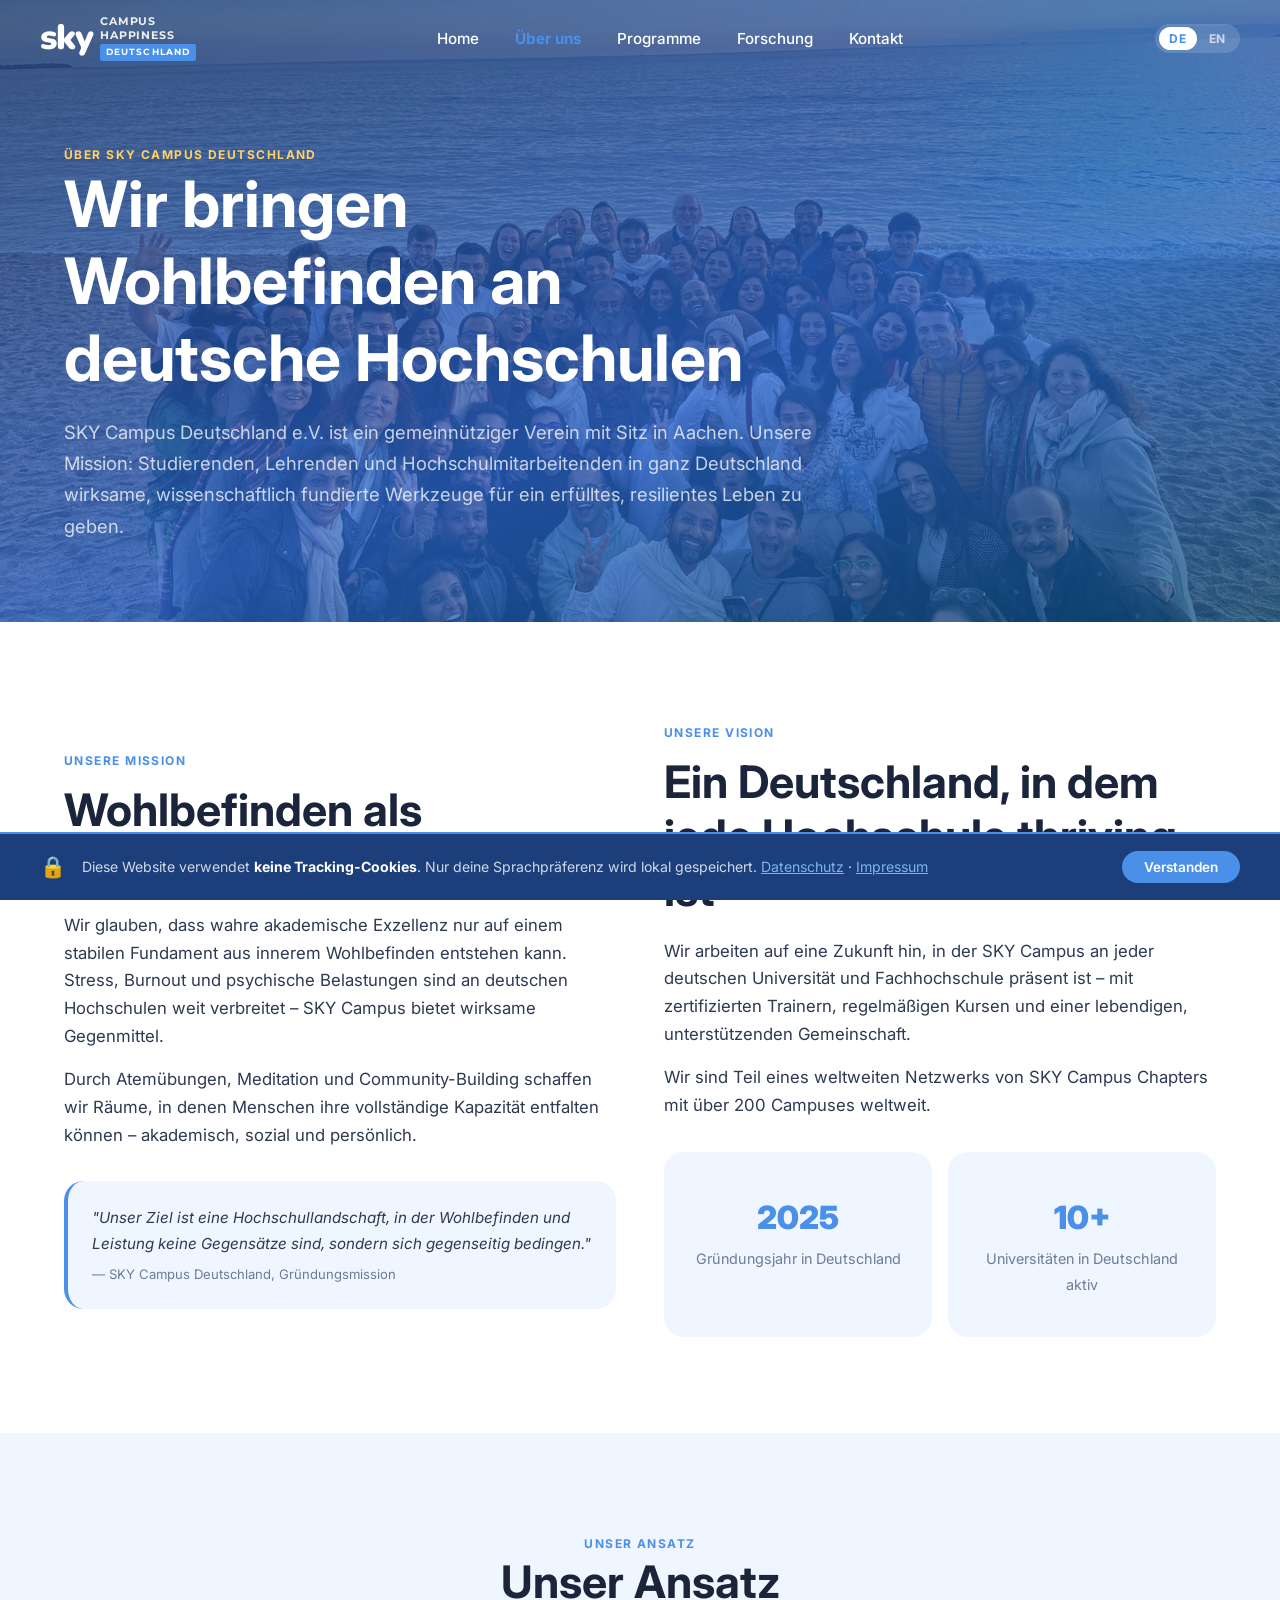
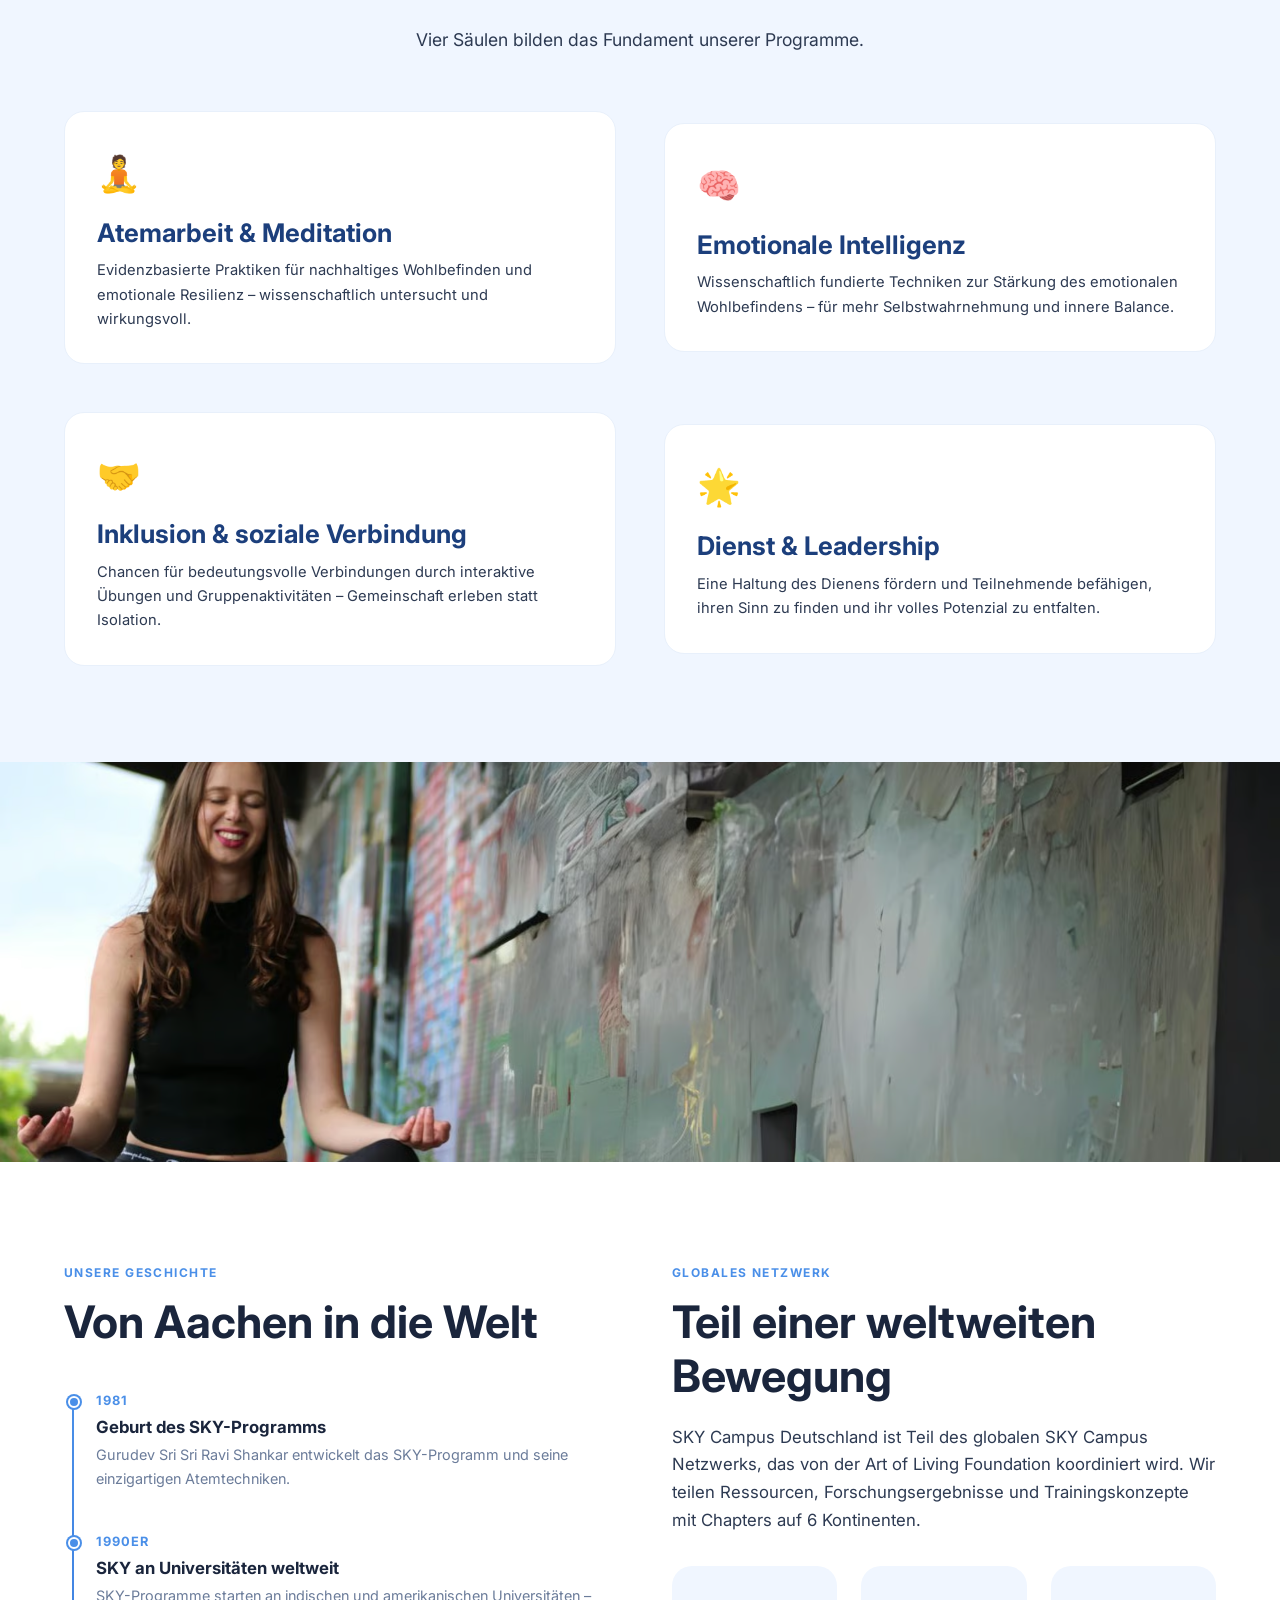
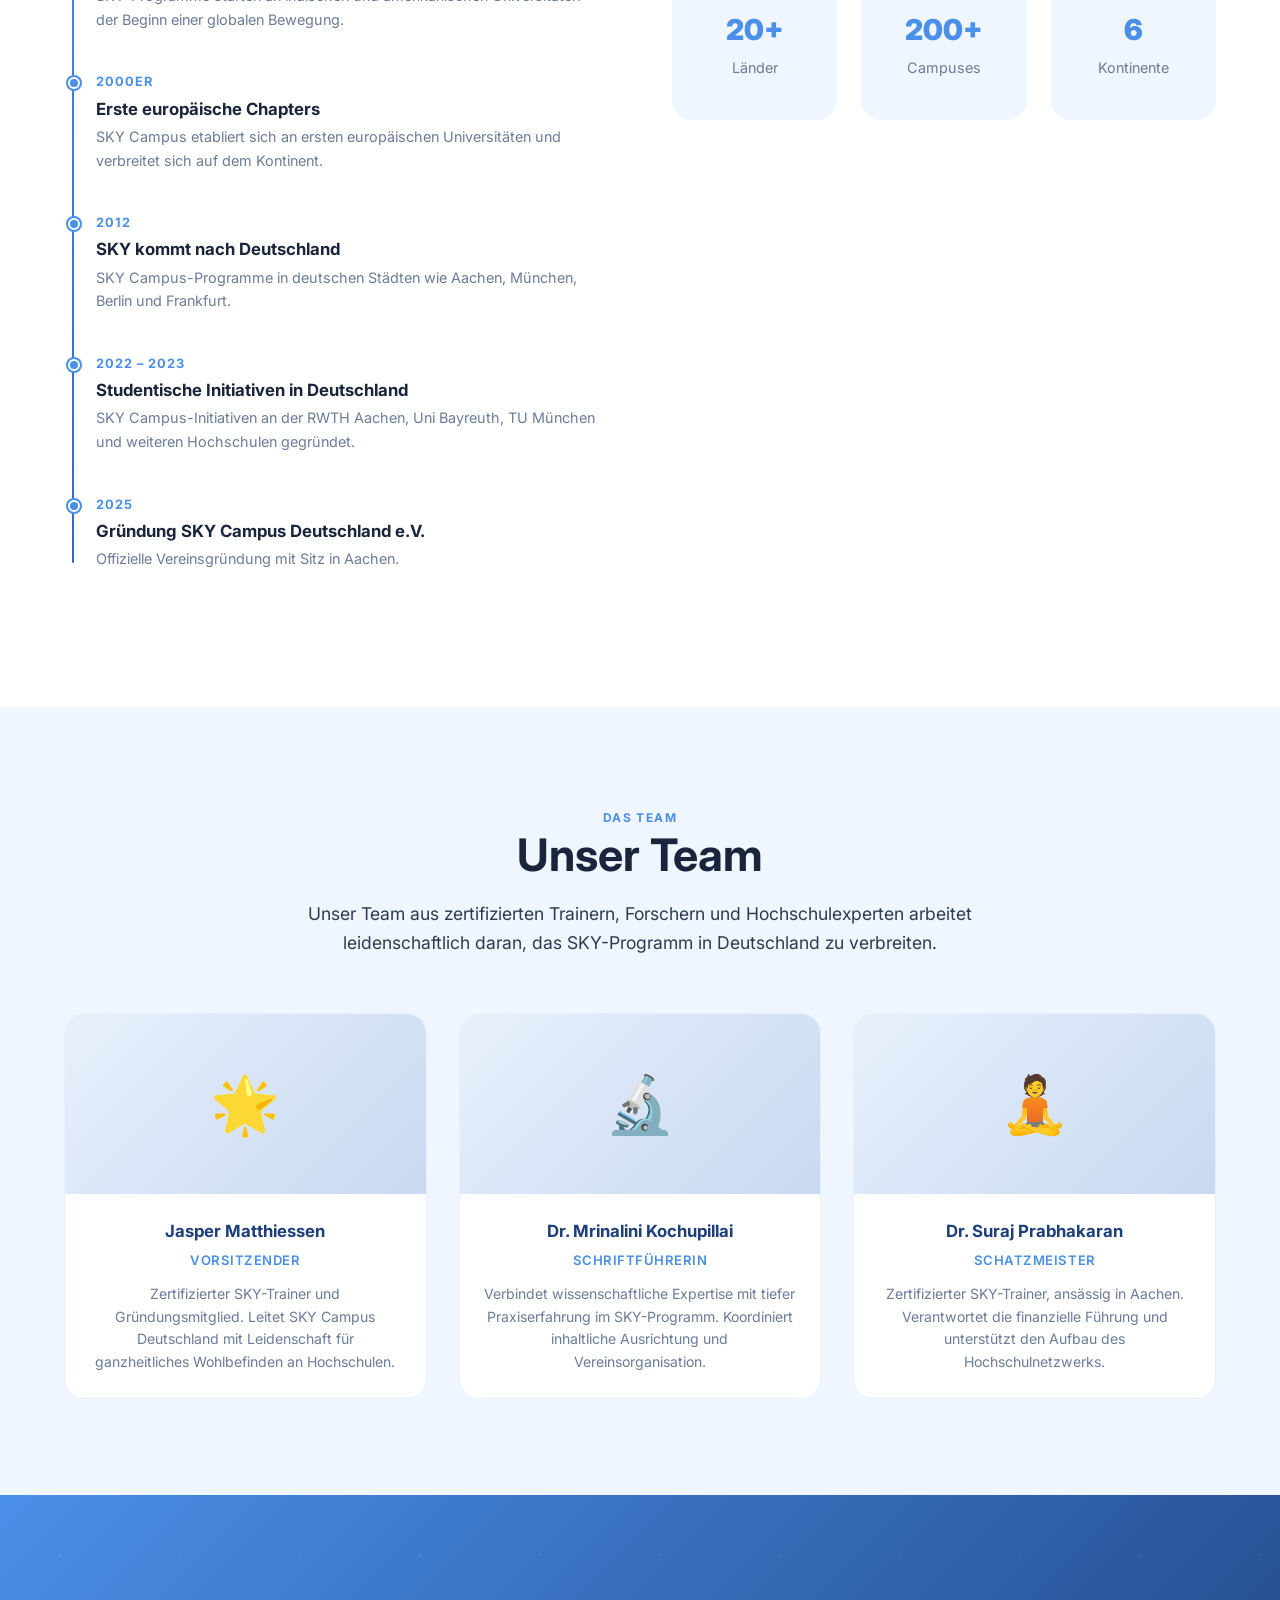
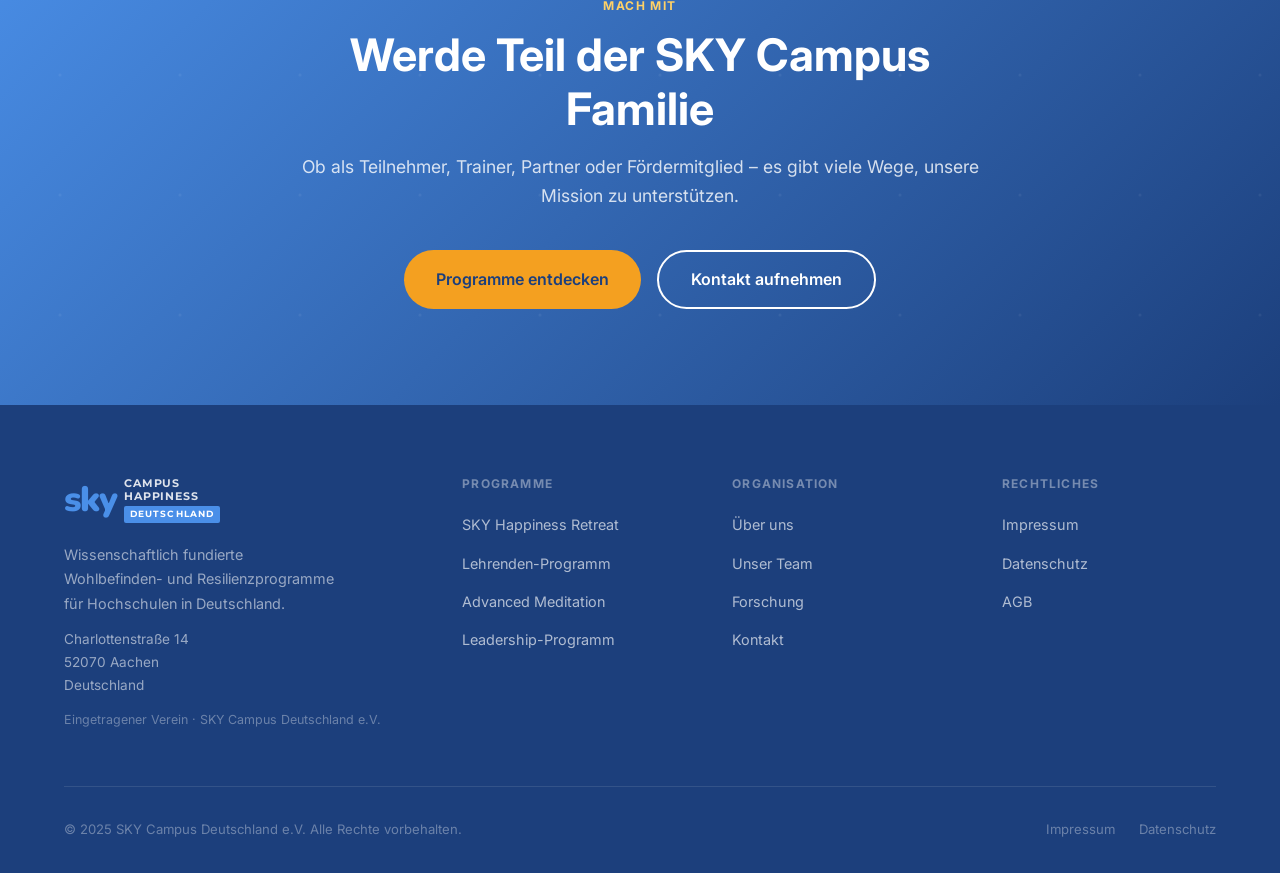
==== about.html @ 4b7833f9 "Redesign logo: Nunito font for sky, Montserrat uppercase for campus/happiness/Deutschland badge Co-A" ====
<!DOCTYPE html>
<html lang="de">
<head>
  <meta charset="UTF-8" />
  <meta name="viewport" content="width=device-width, initial-scale=1.0" />
  <meta name="description" content="Über SKY Campus Deutschland e.V. – unsere Geschichte, Mission, Vision, Team und Partnerhochschulen." />
  <title>Über uns – SKY Campus Deutschland e.V.</title>
  <link rel="stylesheet" href="css/styles.css" />
  <link rel="icon" href="favicon.svg" type="image/svg+xml" />
  <style>
    .value-card {
      background: var(--white);
      border-radius: var(--radius-lg);
      padding: 32px;
      border: 1px solid var(--grey-100);
      transition: var(--transition);
    }
    .value-card:hover { border-color: var(--sky-light); box-shadow: var(--shadow-md); transform: translateY(-4px); }
    .value-card .icon { font-size: 2.2rem; margin-bottom: 16px; }
    .value-card h3 { margin-bottom: 10px; color: var(--navy); }
    .value-card p  { font-size: .92rem; }

    .team-card {
      background: var(--white);
      border-radius: var(--radius-lg);
      overflow: hidden;
      border: 1px solid var(--grey-100);
      transition: var(--transition);
      text-align: center;
    }
    .team-card:hover { box-shadow: var(--shadow-md); transform: translateY(-4px); }
    .team-card__avatar {
      height: 180px;
      display: flex; align-items: center; justify-content: center;
      font-size: 3.5rem;
      background: linear-gradient(135deg, var(--grey-100), var(--grey-200));
    }
    .team-card__body { padding: 24px; }
    .team-card__name { font-weight: 700; font-size: 1.05rem; color: var(--navy); margin-bottom: 4px; }
    .team-card__role { font-size: .82rem; color: var(--sky); font-weight: 600; letter-spacing: .04em; text-transform: uppercase; margin-bottom: 12px; }
    .team-card__bio { font-size: .88rem; color: var(--grey-500); line-height: 1.6; }

    .partner-logo {
      background: var(--white);
      border: 1px solid var(--grey-100);
      border-radius: var(--radius-md);
      padding: 20px 28px;
      text-align: center;
      font-weight: 700;
      color: var(--grey-500);
      font-size: .9rem;
      letter-spacing: .04em;
      transition: var(--transition);
    }
    .partner-logo:hover { border-color: var(--sky); color: var(--navy); box-shadow: var(--shadow-sm); }

    .timeline { position: relative; padding-left: 32px; }
    .timeline::before {
      content: '';
      position: absolute;
      left: 8px; top: 8px; bottom: 8px;
      width: 2px;
      background: linear-gradient(to bottom, var(--sky), var(--navy-mid));
      border-radius: 2px;
    }
    .timeline-item { position: relative; margin-bottom: 40px; }
    .timeline-item::before {
      content: '';
      position: absolute;
      left: -28px; top: 6px;
      width: 12px; height: 12px;
      background: var(--sky);
      border-radius: 50%;
      border: 2px solid var(--white);
      box-shadow: 0 0 0 2px var(--sky);
    }
    .timeline-year { font-size: .8rem; font-weight: 700; color: var(--sky); letter-spacing: .08em; text-transform: uppercase; margin-bottom: 6px; }
    .timeline-item h4 { margin-bottom: 6px; font-size: 1.05rem; }
    .timeline-item p  { font-size: .9rem; color: var(--grey-500); }
  </style>
</head>
<body>

<!-- ── Navigation ── -->
<nav class="nav" id="nav">
  <div class="nav__inner">
    <a href="index.html" class="nav__logo">
      <div class="sky-logo">
        <div class="sky-logo__sky">sky</div>
        <div class="sky-logo__right">
          <div class="sky-logo__campus">campus</div>
          <div class="sky-logo__happiness">happiness</div>
      <div class="sky-logo__badge">Deutschland</div>
        </div>
      </div>
    </a>
    <ul class="nav__links">
      <li><a href="index.html" class="nav__link" data-i18n="nav.home">Home</a></li>
      <li><a href="about.html" class="nav__link active" data-i18n="nav.about">Über uns</a></li>
      <li><a href="programs.html" class="nav__link" data-i18n="nav.programs">Programme</a></li>
      <li><a href="research.html" class="nav__link" data-i18n="nav.research">Forschung</a></li>
      <li><a href="contact.html" class="nav__link" data-i18n="nav.contact">Kontakt</a></li>
    </ul>
    <div class="lang-switcher">
      <button class="lang-btn" data-lang="de" onclick="setLang('de')">DE</button>
      <button class="lang-btn" data-lang="en" onclick="setLang('en')">EN</button>
    </div>
    <button class="nav__hamburger" id="hamburger"><span></span><span></span><span></span></button>
  </div>
  <nav class="nav__mobile" id="mobileNav">
    <a href="index.html" class="nav__link" data-i18n="nav.home">Home</a>
    <a href="about.html" class="nav__link active" data-i18n="nav.about">Über uns</a>
    <a href="programs.html" class="nav__link" data-i18n="nav.programs">Programme</a>
    <a href="research.html" class="nav__link" data-i18n="nav.research">Forschung</a>
    <a href="contact.html" class="nav__link" data-i18n="nav.contact">Kontakt</a>
    <div class="lang-switcher" style="margin-top:8px;background:var(--grey-100);align-self:flex-start">
      <button class="lang-btn" data-lang="de" onclick="setLang('de')">DE</button>
      <button class="lang-btn" data-lang="en" onclick="setLang('en')">EN</button>
    </div>
  </nav>
</nav>

<!-- ── Page Hero ── -->
<section class="page-hero" style="position:relative;overflow:hidden">
  <img src="images/4.webp" alt="" style="position:absolute;inset:0;width:100%;height:100%;object-fit:cover;opacity:0.25;z-index:0">
  <div class="page-hero__glow"></div>
  <div class="container">
    <div style="position:relative;z-index:1">
      <div class="page-hero__inner">
        <span class="label" data-i18n="about.hero.label">Über SKY Campus Deutschland</span>
        <h1 data-i18n="about.hero.h1">Wir bringen Wohlbefinden an deutsche Hochschulen</h1>
        <p data-i18n="about.hero.p">SKY Campus Deutschland e.V. ist ein gemeinnütziger Verein mit Sitz in Aachen. Unsere Mission: Studierenden, Lehrenden und Hochschulmitarbeitenden in ganz Deutschland wirksame, wissenschaftlich fundierte Werkzeuge für ein erfülltes, resilientes Leben zu geben.</p>
      </div>
    </div>
  </div>
</section>

<!-- ── Mission & Vision ── -->
<section class="section">
  <div class="container">
    <div class="grid-2">
      <div class="animate-fade-up">
        <span class="label" data-i18n="about.mission.label">Unsere Mission</span>
        <h2 style="margin-top:12px;margin-bottom:20px" data-i18n="about.mission.h2">Wohlbefinden als Grundlage für Exzellenz</h2>
        <p data-i18n="about.mission.p1">Wir glauben, dass wahre akademische Exzellenz nur auf einem stabilen Fundament aus innerem Wohlbefinden entstehen kann. Stress, Burnout und psychische Belastungen sind an deutschen Hochschulen weit verbreitet – SKY Campus bietet wirksame Gegenmittel.</p>
        <p style="margin-top:16px" data-i18n="about.mission.p2">Durch Atemübungen, Meditation und Community-Building schaffen wir Räume, in denen Menschen ihre vollständige Kapazität entfalten können – akademisch, sozial und persönlich.</p>
        <div style="margin-top:32px;padding:24px;background:var(--off-white);border-radius:var(--radius-lg);border-left:4px solid var(--sky)">
          <p style="font-style:italic;font-size:.95rem;" data-i18n="about.mission.quote">"Unser Ziel ist eine Hochschullandschaft, in der Wohlbefinden und Leistung keine Gegensätze sind, sondern sich gegenseitig bedingen."</p>
          <p style="margin-top:8px;font-size:.82rem;color:var(--grey-500)" data-i18n="about.mission.cite">— SKY Campus Deutschland, Gründungsmission</p>
        </div>
      </div>

      <div class="animate-fade-up animate-delay-2">
        <span class="label" data-i18n="about.vision.label">Unsere Vision</span>
        <h2 style="margin-top:12px;margin-bottom:20px" data-i18n="about.vision.h2">Ein Deutschland, in dem jede Hochschule thriving ist</h2>
        <p data-i18n="about.vision.p1">Wir arbeiten auf eine Zukunft hin, in der SKY Campus an jeder deutschen Universität und Fachhochschule präsent ist – mit zertifizierten Trainern, regelmäßigen Kursen und einer lebendigen, unterstützenden Gemeinschaft.</p>
        <p style="margin-top:16px" data-i18n="about.vision.p2">Wir sind Teil eines weltweiten Netzwerks von SKY Campus Chapters, das bereits über 145 Universitäten in mehr als 20 Ländern umfasst.</p>
        <div style="display:grid;grid-template-columns:1fr 1fr;gap:16px;margin-top:32px">
          <div class="highlight-stat"><span class="number" style="font-size:2rem">2025</span><span class="desc">Gründungsjahr in Deutschland</span></div>
          <div class="highlight-stat"><span class="number" style="font-size:2rem">10+</span><span class="desc">Universitäten in Deutschland aktiv</span></div>
        </div>
      </div>
    </div>
  </div>
</section>

<!-- ── Approach ── -->
<section class="section section--alt">
  <div class="container">
    <div class="section-header center animate-fade-up">
      <span class="label" data-i18n="about.values.label">Unser Ansatz</span>
      <h2 data-i18n="about.values.h2">Our Approach</h2>
      <p data-i18n="about.values.sub">Vier Säulen bilden das Fundament unserer Programme.</p>
    </div>

    <div class="grid-2" style="margin-top:56px">
      <div class="value-card animate-fade-up animate-delay-1">
        <div class="icon">🧘</div>
        <h3 data-i18n="about.v1.h3">Atemarbeit & Meditation</h3>
        <p data-i18n="about.v1.p">Evidenzbasierte Praktiken für nachhaltiges Wohlbefinden und emotionale Resilienz – wissenschaftlich untersucht und wirkungsvoll.</p>
      </div>
      <div class="value-card animate-fade-up animate-delay-2">
        <div class="icon">🧠</div>
        <h3 data-i18n="about.v2.h3">Emotionale Intelligenz</h3>
        <p data-i18n="about.v2.p">Wissenschaftlich fundierte Techniken zur Stärkung des emotionalen Wohlbefindens – für mehr Selbstwahrnehmung und innere Balance.</p>
      </div>
      <div class="value-card animate-fade-up animate-delay-3">
        <div class="icon">🤝</div>
        <h3 data-i18n="about.v3.h3">Inklusion & soziale Verbindung</h3>
        <p data-i18n="about.v3.p">Chancen für bedeutungsvolle Verbindungen durch interaktive Übungen und Gruppenaktivitäten – Gemeinschaft erleben statt Isolation.</p>
      </div>
      <div class="value-card animate-fade-up animate-delay-4">
        <div class="icon">🌟</div>
        <h3 data-i18n="about.v4.h3">Dienst & Leadership</h3>
        <p data-i18n="about.v4.p">Eine Haltung des Dienens fördern und Teilnehmende befähigen, ihren Sinn zu finden und ihr volles Potenzial zu entfalten.</p>
      </div>
    </div>
  </div>
</section>

<!-- ── Photo Banner ── -->
<div style="height:400px;overflow:hidden;position:relative">
  <img src="images/5.avif" alt="SKY Campus community" style="width:100%;height:100%;object-fit:cover;object-position:center 30%">
</div>

<!-- ── History Timeline ── -->
<section class="section">
  <div class="container">
    <div class="grid-2" style="gap:64px;align-items:start">
      <div class="animate-fade-up">
        <span class="label" data-i18n="about.history.label">Unsere Geschichte</span>
        <h2 style="margin-top:12px;margin-bottom:40px" data-i18n="about.history.h2">Von Aachen in die Welt</h2>
        <div class="timeline">
          <div class="timeline-item">
            <div class="timeline-year">1981</div>
            <h4>Geburt des SKY-Programms</h4>
            <p>Gurudev Sri Sri Ravi Shankar entwickelt das SKY-Programm und seine einzigartigen Atemtechniken.</p>
          </div>
          <div class="timeline-item">
            <div class="timeline-year">1990er</div>
            <h4>SKY an Universitäten weltweit</h4>
            <p>SKY-Programme starten an indischen und amerikanischen Universitäten – der Beginn einer globalen Bewegung.</p>
          </div>
          <div class="timeline-item">
            <div class="timeline-year">2000er</div>
            <h4>Erste europäische Chapters</h4>
            <p>SKY Campus etabliert sich an ersten europäischen Universitäten und verbreitet sich auf dem Kontinent.</p>
          </div>
          <div class="timeline-item">
            <div class="timeline-year">2012</div>
            <h4>SKY kommt nach Deutschland</h4>
            <p>SKY Campus-Programme in deutschen Städten wie Aachen, München, Berlin und Frankfurt.</p>
          </div>
          <div class="timeline-item">
            <div class="timeline-year">2022 – 2023</div>
            <h4>Studentische Initiativen in Deutschland</h4>
            <p>SKY Campus-Initiativen an der RWTH Aachen, Uni Bayreuth, TU München und weiteren Hochschulen gegründet.</p>
          </div>
          <div class="timeline-item">
            <div class="timeline-year">2025</div>
            <h4>Gründung SKY Campus Deutschland e.V.</h4>
            <p>Offizielle Vereinsgründung mit Sitz in Aachen.</p>
          </div>
        </div>
      </div>
      <div class="animate-fade-up animate-delay-2">
        <span class="label" data-i18n="about.network.label">Globales Netzwerk</span>
        <h2 style="margin-top:12px;margin-bottom:20px" data-i18n="about.network.h2">Teil einer weltweiten Bewegung</h2>
        <p data-i18n="about.network.p">SKY Campus Deutschland ist Teil des globalen SKY Campus Netzwerks, das von der Art of Living Foundation koordiniert wird. Wir teilen Ressourcen, Forschungsergebnisse und Trainingskonzepte mit Chapters auf 6 Kontinenten.</p>
        <div style="display:flex;gap:24px;margin-top:32px;flex-wrap:wrap">
          <div class="highlight-stat" style="flex:1;min-width:120px"><span class="number" style="font-size:1.8rem">20+</span><span class="desc">Länder</span></div>
          <div class="highlight-stat" style="flex:1;min-width:120px"><span class="number" style="font-size:1.8rem">200+</span><span class="desc">Campuses</span></div>
          <div class="highlight-stat" style="flex:1;min-width:120px"><span class="number" style="font-size:1.8rem">6</span><span class="desc">Kontinente</span></div>
        </div>
      </div>
    </div>
  </div>
</section>

<!-- ── Team ── -->
<section class="section section--alt" id="team">
  <div class="container">
    <div class="section-header center animate-fade-up">
      <span class="label" data-i18n="about.team.label">Das Team</span>
      <h2 data-i18n="about.team.h2">Unser Team</h2>
      <p data-i18n="about.team.sub">Unser Team aus zertifizierten Trainern, Forschern und Hochschulexperten arbeitet leidenschaftlich daran, das SKY-Programm in Deutschland zu verbreiten.</p>
    </div>

    <div class="grid-3" style="margin-top:56px">
      <div class="team-card animate-fade-up animate-delay-1">
        <div class="team-card__avatar">🌟</div>
        <div class="team-card__body">
          <div class="team-card__name" data-i18n="about.tm1.name">Jasper Matthiessen</div>
          <div class="team-card__role" data-i18n="about.tm1.role">Vorsitzender</div>
          <p class="team-card__bio" data-i18n="about.tm1.bio">Zertifizierter SKY-Trainer und Gründungsmitglied. Leitet SKY Campus Deutschland mit Leidenschaft für ganzheitliches Wohlbefinden an Hochschulen.</p>
        </div>
      </div>
      <div class="team-card animate-fade-up animate-delay-2">
        <div class="team-card__avatar">🔬</div>
        <div class="team-card__body">
          <div class="team-card__name" data-i18n="about.tm2.name">Dr. Mrinalini Kochupillai</div>
          <div class="team-card__role" data-i18n="about.tm2.role">Schriftführerin</div>
          <p class="team-card__bio" data-i18n="about.tm2.bio">Verbindet wissenschaftliche Expertise mit tiefer Praxiserfahrung im SKY-Programm. Koordiniert inhaltliche Ausrichtung und Vereinsorganisation.</p>
        </div>
      </div>
      <div class="team-card animate-fade-up animate-delay-3">
        <div class="team-card__avatar">🧘</div>
        <div class="team-card__body">
          <div class="team-card__name" data-i18n="about.tm3.name">Dr. Suraj Prabhakaran</div>
          <div class="team-card__role" data-i18n="about.tm3.role">Schatzmeister</div>
          <p class="team-card__bio" data-i18n="about.tm3.bio">Zertifizierter SKY-Trainer, ansässig in Aachen. Verantwortet die finanzielle Führung und unterstützt den Aufbau des Hochschulnetzwerks.</p>
        </div>
      </div>
    </div>
  </div>
</section>

<!-- ── CTA ── -->
<section class="cta-section">
  <div class="container">
    <div class="cta-inner animate-fade-up">
      <span class="label" style="color:var(--gold-light)" data-i18n="about.cta.label">Mach mit</span>
      <h2 style="margin-top:12px" data-i18n="about.cta.h2">Werde Teil der SKY Campus Familie</h2>
      <p data-i18n="about.cta.p">Ob als Teilnehmer, Trainer, Partner oder Fördermitglied – es gibt viele Wege, unsere Mission zu unterstützen.</p>
      <div class="cta-actions">
        <a href="programs.html" class="btn btn--gold" data-i18n="about.cta.btn1">Programme entdecken</a>
        <a href="contact.html" class="btn btn--outline" data-i18n="about.cta.btn2">Kontakt aufnehmen</a>
      </div>
    </div>
  </div>
</section>

<!-- ── Footer ── -->
<footer class="footer">
  <div class="container">
    <div class="footer__grid">
      <div class="footer__brand">
        <div class="nav__logo">
          <div class="sky-logo">
        <div class="sky-logo__sky">sky</div>
        <div class="sky-logo__right">
          <div class="sky-logo__campus">campus</div>
          <div class="sky-logo__happiness">happiness</div>
      <div class="sky-logo__badge">Deutschland</div>
        </div>
      </div>
        </div>
        <p class="footer__tagline" data-i18n="footer.tagline">Wissenschaftlich fundierte Wohlbefinden- und Resilienzprogramme für Hochschulen in Deutschland.</p>
        <address class="footer__address">Charlottenstraße 14<br />52070 Aachen<br />Deutschland</address>
        <p class="footer__reg" data-i18n="footer.reg">Eingetragener Verein · SKY Campus Deutschland e.V.</p>
      </div>
      <div>
        <h4 class="footer__heading" data-i18n="footer.h.prog">Programme</h4>
        <ul class="footer__links">
          <li><a href="programs.html" data-i18n="footer.prog1">SKY Happiness Retreat</a></li>
          <li><a href="programs.html" data-i18n="footer.prog2">Lehrenden-Programm</a></li>
          <li><a href="programs.html" data-i18n="footer.prog3">Advanced Meditation</a></li>
          <li><a href="programs.html" data-i18n="footer.prog4">Leadership-Programm</a></li>
        </ul>
      </div>
      <div>
        <h4 class="footer__heading" data-i18n="footer.h.org">Organisation</h4>
        <ul class="footer__links">
          <li><a href="about.html" data-i18n="footer.org1">Über uns</a></li>
          <li><a href="about.html#team" data-i18n="footer.org2">Unser Team</a></li>
          <li><a href="research.html" data-i18n="footer.org3">Forschung</a></li>
          <li><a href="contact.html" data-i18n="footer.org4">Kontakt</a></li>
        </ul>
      </div>
      <div>
        <h4 class="footer__heading" data-i18n="footer.h.legal">Rechtliches</h4>
        <ul class="footer__links">
          <li><a href="impressum.html" data-i18n="footer.legal1">Impressum</a></li>
          <li><a href="datenschutz.html" data-i18n="footer.legal2">Datenschutz</a></li>
          <li><a href="satzung.html" data-i18n="footer.legal3">Satzung</a></li>
        </ul>
      </div>
    </div>
    <div class="footer__bottom">
      <span class="footer__copy" data-i18n="footer.copy">© 2025 SKY Campus Deutschland e.V. Alle Rechte vorbehalten.</span>
      <div class="footer__legal">
        <a href="impressum.html">Impressum</a>
        <a href="datenschutz.html">Datenschutz</a>
      </div>
    </div>
  </div>
</footer>

<script src="js/main.js"></script>
<script src="js/i18n.js"></script>
<script src="js/cookie-banner.js"></script>
</body>
</html>
---- css/styles.css ----
/* ============================================================
   SKY Campus Deutschland e.V. — Design System
   ============================================================ */

@import url('https://fonts.googleapis.com/css2?family=Inter:wght@300;400;500;600;700;800;900&family=Montserrat:wght@600;700&family=Nunito:wght@800;900&family=Playfair+Display:ital,wght@0,700;0,800;1,700&display=swap');

/* ---- Tokens ---- */
:root {
  --navy:        #1C3F7C;   /* deep brand blue — hero/dark backgrounds */
  --navy-mid:    #2B6AD4;   /* mid brand blue */
  --sky:         #4A8FE8;   /* primary logo blue */
  --sky-light:   #7BB3F0;   /* light logo blue */
  --gold:        #F4A020;
  --gold-light:  #FFD166;
  --white:       #FFFFFF;
  --off-white:   #F0F6FF;
  --grey-100:    #E8F0FB;
  --grey-200:    #C8D9F2;
  --grey-500:    #6B7C9A;
  --grey-800:    #2D3A52;
  --text:        #1A253C;
  --radius-sm:   6px;
  --radius-md:   12px;
  --radius-lg:   20px;
  --radius-xl:   32px;
  --shadow-sm:   0 2px 8px rgba(74,143,232,.10);
  --shadow-md:   0 8px 32px rgba(74,143,232,.16);
  --shadow-lg:   0 20px 60px rgba(74,143,232,.22);
  --transition:  .3s cubic-bezier(.4,0,.2,1);
}

/* ---- Reset ---- */
*, *::before, *::after { box-sizing: border-box; margin: 0; padding: 0; }
html { scroll-behavior: smooth; font-size: 16px; overflow-x: hidden; }
body {
  font-family: 'Inter', system-ui, sans-serif;
  color: var(--text);
  background: var(--white);
  line-height: 1.65;
  overflow-x: hidden;
  max-width: 100%;
}
img { max-width: 100%; display: block; }
a { color: inherit; text-decoration: none; }
ul { list-style: none; }
button { cursor: pointer; border: none; background: none; font-family: inherit; }

/* ---- Typography ---- */
h1, h2, h3, h4, h5 { line-height: 1.2; font-weight: 700; }
h1 { font-size: clamp(2.4rem, 5vw, 4.2rem); }
h2 { font-size: clamp(1.9rem, 3.5vw, 2.9rem); }
h3 { font-size: clamp(1.3rem, 2vw, 1.6rem); }
h4 { font-size: 1.15rem; }
p  { font-size: 1.05rem; color: var(--grey-800); }

.serif { font-family: 'Playfair Display', Georgia, serif; }
.label {
  font-size: .75rem;
  font-weight: 700;
  letter-spacing: .12em;
  text-transform: uppercase;
  color: var(--sky);
}

/* ---- Layout ---- */
.container { max-width: 1200px; margin: 0 auto; padding: 0 24px; }
.container--wide { max-width: 1400px; margin: 0 auto; padding: 0 24px; }
.section { padding: 96px 0; }
.section--alt { background: var(--off-white); }
.section--dark { background: var(--navy); color: var(--white); }
.section--dark p { color: var(--grey-200); }

.grid-2  { display: grid; grid-template-columns: repeat(2,1fr); gap: 48px; align-items: center; }
.grid-3  { display: grid; grid-template-columns: repeat(3,1fr); gap: 32px; }
.grid-4  { display: grid; grid-template-columns: repeat(4,1fr); gap: 28px; }
.flex    { display: flex; }
.flex-center { display: flex; align-items: center; justify-content: center; }
.text-center { text-align: center; }
.gap-4 { gap: 4px; }
.gap-8 { gap: 8px; }
.gap-16 { gap: 16px; }
.gap-24 { gap: 24px; }
.mt-8  { margin-top: 8px; }
.mt-16 { margin-top: 16px; }
.mt-24 { margin-top: 24px; }
.mt-32 { margin-top: 32px; }
.mt-48 { margin-top: 48px; }
.mt-64 { margin-top: 64px; }

/* ---- Section Header ---- */
.section-header { max-width: 680px; }
.section-header.center { margin: 0 auto; text-align: center; }
.section-header .label { margin-bottom: 12px; }
.section-header h2 { margin-bottom: 16px; }
.section-header p { font-size: 1.1rem; }

/* ---- Buttons ---- */
.btn {
  display: inline-flex;
  align-items: center;
  gap: 8px;
  padding: 14px 32px;
  border-radius: 50px;
  font-size: 1rem;
  font-weight: 600;
  transition: var(--transition);
  white-space: nowrap;
}
.btn--primary {
  background: var(--sky);
  color: var(--white);
}
.btn--primary:hover {
  background: var(--navy-mid);
  transform: translateY(-2px);
  box-shadow: 0 8px 24px rgba(0,150,199,.35);
}
.btn--outline {
  border: 2px solid var(--white);
  color: var(--white);
}
.btn--outline:hover {
  background: var(--white);
  color: var(--navy);
}
.btn--gold {
  background: var(--gold);
  color: var(--navy);
}
.btn--gold:hover {
  background: var(--gold-light);
  transform: translateY(-2px);
  box-shadow: 0 8px 24px rgba(244,160,32,.35);
}
.btn--ghost {
  color: var(--sky);
  padding: 0;
}
.btn--ghost:hover { gap: 14px; }

.btn svg { width: 18px; height: 18px; flex-shrink: 0; transition: transform var(--transition); }
.btn--ghost:hover svg { transform: translateX(4px); }

/* ---- Cards ---- */
.card {
  background: var(--white);
  border-radius: var(--radius-lg);
  box-shadow: var(--shadow-sm);
  overflow: hidden;
  transition: var(--transition);
}
.card:hover {
  transform: translateY(-6px);
  box-shadow: var(--shadow-md);
}
.card__body { padding: 32px; }
.card__icon {
  width: 56px; height: 56px;
  border-radius: var(--radius-md);
  display: flex; align-items: center; justify-content: center;
  margin-bottom: 20px;
  background: var(--grey-100);
}
.card__icon svg { width: 28px; height: 28px; }

/* ---- Stat ---- */
.stat { text-align: center; }
.stat__number {
  font-size: clamp(2.5rem, 4vw, 3.8rem);
  font-weight: 800;
  color: var(--sky);
  line-height: 1;
  display: block;
}
.stat__label { font-size: .9rem; margin-top: 6px; color: var(--grey-500); font-weight: 500; letter-spacing: .02em; }

/* ---- Pillar ---- */
.pillar {
  padding: 36px 28px;
  border-radius: var(--radius-lg);
  border: 2px solid transparent;
  transition: var(--transition);
  background: var(--white);
  position: relative;
  overflow: hidden;
}
.pillar::before {
  content: '';
  position: absolute;
  inset: 0;
  border-radius: var(--radius-lg);
  background: linear-gradient(135deg, rgba(0,150,199,.06), rgba(10,37,64,.04));
  opacity: 0;
  transition: var(--transition);
}
.pillar:hover { border-color: var(--sky-light); transform: translateY(-4px); box-shadow: var(--shadow-md); }
.pillar:hover::before { opacity: 1; }
.pillar__num {
  font-size: 3rem;
  font-weight: 900;
  color: var(--grey-100);
  line-height: 1;
  position: absolute;
  top: 16px; right: 20px;
  font-family: 'Playfair Display', serif;
}
.pillar__icon { font-size: 2.4rem; margin-bottom: 16px; }
.pillar h3 { margin-bottom: 10px; color: var(--navy); }
.pillar p  { font-size: .95rem; }

/* ============================================================
   NAVIGATION
   ============================================================ */
.nav {
  position: fixed;
  top: 0; left: 0; right: 0;
  z-index: 1000;
  transition: var(--transition);
  padding: 0;
}
.nav.scrolled {
  background: rgba(255,255,255,.96);
  backdrop-filter: blur(12px);
  box-shadow: 0 2px 24px rgba(10,37,64,.1);
}
.nav__inner {
  display: flex;
  align-items: center;
  justify-content: space-between;
  height: 76px;
  padding: 0 40px;
  max-width: 1400px;
  margin: 0 auto;
}
.nav__logo {
  display: flex;
  align-items: center;
  gap: 10px;
  text-decoration: none;
  flex-shrink: 0;
}

/* ── CSS Logo Mark (mirrors actual SKY Campus Germany logo) ── */
.sky-logo {
  display: flex;
  flex-direction: row;
  align-items: center;
  gap: 7px;
  flex-shrink: 0;
  line-height: 1;
}
.sky-logo__sky {
  font-family: 'Nunito', sans-serif;
  font-size: 2.2rem;
  font-weight: 900;
  font-style: normal;
  color: var(--white);
  letter-spacing: -.02em;
  line-height: 1;
  transition: var(--transition);
}
.nav.scrolled .sky-logo__sky { color: var(--sky); }
.sky-logo__right {
  display: flex;
  flex-direction: column;
  gap: 1px;
  line-height: 1.15;
}
.sky-logo__campus {
  font-family: 'Montserrat', sans-serif;
  font-size: .68rem;
  font-weight: 700;
  letter-spacing: .08em;
  color: rgba(255,255,255,.9);
  text-transform: uppercase;
  transition: var(--transition);
}
.sky-logo__happiness {
  font-family: 'Montserrat', sans-serif;
  font-size: .68rem;
  font-weight: 700;
  letter-spacing: .08em;
  color: rgba(255,255,255,.9);
  text-transform: uppercase;
  transition: var(--transition);
}
.nav.scrolled .sky-logo__campus,
.nav.scrolled .sky-logo__happiness { color: var(--sky); }

.sky-logo__badge {
  display: inline-block;
  font-family: 'Montserrat', sans-serif;
  background: var(--sky);
  color: var(--white);
  font-size: .58rem;
  font-weight: 700;
  letter-spacing: .12em;
  text-transform: uppercase;
  padding: 2px 6px;
  border-radius: 2px;
  margin-top: 2px;
  line-height: 1.4;
  transition: var(--transition);
}
.nav.scrolled .sky-logo__badge {
  background: var(--sky);
  color: var(--white);
}

/* footer logo */
.footer .sky-logo__sky       { color: var(--sky); }
.footer .sky-logo__campus    { color: var(--white); opacity: .85; }
.footer .sky-logo__happiness { color: var(--white); opacity: .85; }
.footer .sky-logo__badge     { background: var(--sky); color: var(--white); }

/* legacy fallback */
.nav__logo-img { height: 52px; width: auto; flex-shrink: 0; display: block; }
.nav__logo-mark {
  width: 44px; height: 44px;
  background: var(--sky); border-radius: 10px;
  display: flex; align-items: center; justify-content: center;
  font-size: 1.1rem; font-weight: 900; color: var(--white);
  letter-spacing: -.03em; flex-shrink: 0;
}
.nav__logo-text { line-height: 1.15; }
.nav__logo-name { font-size: 1rem; font-weight: 800; color: var(--white); letter-spacing: -.02em; }
.nav.scrolled .nav__logo-name { color: var(--navy); }
.nav__logo-sub { font-size: .68rem; color: rgba(255,255,255,.6); font-weight: 500; letter-spacing: .06em; text-transform: uppercase; }
.nav.scrolled .nav__logo-sub { color: var(--grey-500); }

.nav__links {
  display: flex;
  align-items: center;
  gap: 4px;
  list-style: none;
  margin: 0;
  padding: 0;
}
.nav__link {
  padding: 8px 16px;
  border-radius: 8px;
  font-size: .95rem;
  font-weight: 500;
  color: var(--white);
  transition: var(--transition);
}
.nav.scrolled .nav__link { color: var(--grey-800); }
.nav__link:hover { background: rgba(255,255,255,.15); color: var(--white); }
.nav.scrolled .nav__link:hover { background: var(--grey-100); color: var(--navy); }
.nav__link.active { font-weight: 700; color: var(--sky); }
.nav.scrolled .nav__link.active { color: var(--sky); background: rgba(0,150,199,.08); }

.nav__cta { margin-left: 16px; }
.nav__cta .btn { padding: 10px 24px; font-size: .9rem; }

/* ---- Lang Switcher ---- */
.lang-switcher {
  display: flex;
  align-items: center;
  gap: 2px;
  margin-left: 12px;
  background: rgba(255,255,255,.15);
  border-radius: 50px;
  padding: 3px 4px;
}
.nav.scrolled .lang-switcher {
  background: var(--grey-100);
}
.lang-btn {
  font-size: .75rem;
  font-weight: 700;
  letter-spacing: .06em;
  color: rgba(255,255,255,.7);
  padding: 4px 10px;
  border-radius: 50px;
  transition: var(--transition);
}
.nav.scrolled .lang-btn { color: var(--grey-500); }
.lang-btn.active {
  background: var(--white);
  color: var(--sky);
}
.nav.scrolled .lang-btn.active {
  background: var(--sky);
  color: var(--white);
}
.lang-btn:hover:not(.active) {
  color: var(--white);
  background: rgba(255,255,255,.2);
}
.nav.scrolled .lang-btn:hover:not(.active) {
  color: var(--navy);
  background: var(--grey-200);
}

.nav__hamburger {
  display: none;
  flex-direction: column;
  gap: 5px;
  padding: 8px;
}
.nav__hamburger span {
  display: block;
  width: 24px; height: 2px;
  background: var(--white);
  border-radius: 2px;
  transition: var(--transition);
}
.nav.scrolled .nav__hamburger span { background: var(--navy); }

/* Mobile nav */
.nav__mobile {
  display: none;
  flex-direction: column;
  background: var(--white);
  padding: 16px 24px 24px;
  box-shadow: var(--shadow-lg);
  border-top: 1px solid var(--grey-100);
}
.nav__mobile.open { display: flex !important; }
.nav__mobile .nav__link { color: var(--grey-800); padding: 12px 16px; font-size: 1rem; }
.nav__mobile .nav__link:hover { color: var(--sky); background: var(--grey-100); }
.nav__mobile .btn { margin-top: 8px; align-self: flex-start; }
.nav__mobile .lang-switcher { display: flex; }
.nav__mobile .lang-btn { color: var(--grey-500); }
.nav__mobile .lang-btn.active { background: var(--sky); color: var(--white); }

/* ============================================================
   HERO
   ============================================================ */
.hero {
  min-height: 100vh;
  background: linear-gradient(160deg, var(--navy) 0%, var(--navy-mid) 45%, #0D4F82 100%);
  position: relative;
  display: flex;
  align-items: center;
  overflow: hidden;
}
.hero::before {
  content: '';
  position: absolute;
  inset: 0;
  background: url("data:image/svg+xml,%3Csvg width='80' height='80' viewBox='0 0 80 80' xmlns='http://www.w3.org/2000/svg'%3E%3Ccircle cx='40' cy='40' r='1.5' fill='rgba(255,255,255,.04)'/%3E%3C/svg%3E");
  background-size: 80px 80px;
}
.hero__glow {
  position: absolute;
  border-radius: 50%;
  filter: blur(80px);
  pointer-events: none;
}
.hero__glow--1 {
  width: 600px; height: 600px;
  background: radial-gradient(circle, rgba(0,150,199,.3) 0%, transparent 70%);
  top: -100px; right: -100px;
}
.hero__glow--2 {
  width: 400px; height: 400px;
  background: radial-gradient(circle, rgba(244,160,32,.2) 0%, transparent 70%);
  bottom: 0; left: 10%;
}
.hero__inner {
  position: relative;
  z-index: 1;
  max-width: 1400px;
  margin: 0 auto;
  padding: 120px 40px 80px;
  display: grid;
  grid-template-columns: 1fr 1fr;
  gap: 80px;
  align-items: center;
}
.hero__content .label { color: var(--gold-light); margin-bottom: 20px; }
.hero__title {
  color: var(--white);
  margin-bottom: 24px;
  font-size: clamp(2.6rem, 5vw, 4.4rem);
}
.hero__title span { color: var(--white); }
.hero__subtitle {
  font-size: clamp(1.05rem, 1.5vw, 1.25rem);
  color: rgba(255,255,255,.75);
  max-width: 520px;
  margin-bottom: 40px;
  line-height: 1.7;
}
.hero__actions { display: flex; gap: 16px; flex-wrap: wrap; align-items: center; }
.hero__stats {
  display: flex;
  gap: 40px;
  margin-top: 56px;
  padding-top: 40px;
  border-top: 1px solid rgba(255,255,255,.12);
  flex-wrap: wrap;
}
.hero__stat { }
.hero__stat-num {
  font-size: 2rem;
  font-weight: 800;
  color: var(--sky-light);
  display: block;
  line-height: 1;
}
.hero__stat-label {
  font-size: .8rem;
  color: rgba(255,255,255,.6);
  font-weight: 500;
  letter-spacing: .04em;
  margin-top: 4px;
}
.hero__visual {
  position: relative;
  display: flex;
  align-items: center;
  justify-content: center;
}
.hero__card-stack { position: relative; width: 100%; max-width: 460px; }
.hero__main-card {
  background: rgba(255,255,255,.08);
  backdrop-filter: blur(20px);
  border: 1px solid rgba(255,255,255,.15);
  border-radius: var(--radius-xl);
  padding: 40px;
  text-align: center;
  color: var(--white);
}
.hero__main-card .sky-icon {
  width: 80px; height: 80px;
  background: linear-gradient(135deg, var(--sky), var(--sky-light));
  border-radius: 50%;
  margin: 0 auto 20px;
  display: flex; align-items: center; justify-content: center;
  font-size: 2.2rem;
}
.hero__main-card h3 { color: var(--white); margin-bottom: 12px; font-size: 1.4rem; }
.hero__main-card p { color: rgba(255,255,255,.7); font-size: .95rem; }
.hero__badge {
  position: absolute;
  background: var(--white);
  border-radius: var(--radius-md);
  padding: 14px 18px;
  box-shadow: var(--shadow-lg);
  display: flex;
  align-items: center;
  gap: 10px;
}
.hero__badge--1 { bottom: -20px; left: -30px; }
.hero__badge--2 { top: 20px; right: -24px; }
.hero__badge .emoji { font-size: 1.4rem; }
.hero__badge-text { line-height: 1.3; }
.hero__badge-title { font-size: .85rem; font-weight: 700; color: var(--navy); }
.hero__badge-sub { font-size: .72rem; color: var(--grey-500); }
.hero__scroll {
  position: absolute;
  bottom: 36px;
  left: 50%;
  transform: translateX(-50%);
  display: flex;
  flex-direction: column;
  align-items: center;
  gap: 8px;
  color: rgba(255,255,255,.4);
  font-size: .75rem;
  font-weight: 500;
  letter-spacing: .08em;
  text-transform: uppercase;
  cursor: pointer;
  z-index: 2;
  transition: var(--transition);
}
.hero__scroll:hover { color: rgba(255,255,255,.7); }
.hero__scroll-line {
  width: 1px;
  height: 40px;
  background: linear-gradient(to bottom, rgba(255,255,255,.4), transparent);
  animation: scrollPulse 2s ease-in-out infinite;
}

/* ============================================================
   ANNOUNCEMENT BAR
   ============================================================ */
.announcement {
  background: linear-gradient(90deg, var(--sky), var(--navy-mid));
  color: var(--white);
  text-align: center;
  padding: 10px 24px;
  font-size: .875rem;
  font-weight: 500;
  position: relative;
  z-index: 999;
}
.announcement a { color: var(--gold-light); font-weight: 600; }
.announcement a:hover { text-decoration: underline; }

/* ============================================================
   TRUST BAR
   ============================================================ */
.trust-bar {
  padding: 32px 0;
  border-bottom: 1px solid var(--grey-100);
  background: var(--white);
}
.trust-bar__inner {
  display: flex;
  align-items: center;
  gap: 48px;
  flex-wrap: wrap;
  justify-content: center;
}
.trust-bar__label {
  font-size: .8rem;
  font-weight: 600;
  color: var(--grey-500);
  letter-spacing: .08em;
  text-transform: uppercase;
  white-space: nowrap;
}
.trust-bar__logos {
  display: flex;
  align-items: center;
  gap: 40px;
  flex-wrap: wrap;
}
.trust-bar__logo {
  font-size: .85rem;
  font-weight: 700;
  color: var(--grey-500);
  opacity: .7;
  letter-spacing: .04em;
  text-transform: uppercase;
  transition: var(--transition);
}
.trust-bar__logo:hover { opacity: 1; color: var(--navy); }

/* ============================================================
   PROGRAMS / PILLARS
   ============================================================ */
.pillars-grid {
  display: grid;
  grid-template-columns: repeat(3, 1fr);
  gap: 24px;
  margin-top: 56px;
}

/* ============================================================
   IMPACT STATS
   ============================================================ */
.stats-section {
  background: linear-gradient(135deg, var(--navy), var(--navy-mid));
  padding: 96px 0;
  position: relative;
  overflow: hidden;
}
.stats-section::before {
  content: '';
  position: absolute;
  inset: 0;
  background: url("data:image/svg+xml,%3Csvg width='100' height='100' viewBox='0 0 100 100' xmlns='http://www.w3.org/2000/svg'%3E%3Ccircle cx='50' cy='50' r='1' fill='rgba(255,255,255,.04)'/%3E%3C/svg%3E");
  background-size: 100px 100px;
}
.stats-grid {
  display: grid;
  grid-template-columns: repeat(4, 1fr);
  gap: 48px;
  position: relative;
  z-index: 1;
}
.stat--light .stat__number { color: var(--sky-light); }
.stat--light .stat__label { color: rgba(255,255,255,.55); }

/* ============================================================
   ABOUT SECTION (home)
   ============================================================ */
.about-visual {
  position: relative;
}
.about-visual__main {
  border-radius: var(--radius-xl);
  overflow: hidden;
  background: linear-gradient(135deg, var(--sky) 0%, var(--navy) 100%);
  aspect-ratio: 4/5;
  display: flex;
  align-items: flex-end;
  padding: 40px;
  min-height: 480px;
}
.about-visual__quote {
  background: rgba(255,255,255,.12);
  backdrop-filter: blur(16px);
  border: 1px solid rgba(255,255,255,.2);
  border-radius: var(--radius-md);
  padding: 24px;
  color: var(--white);
}
.about-visual__quote blockquote {
  font-size: 1rem;
  font-style: italic;
  line-height: 1.6;
  margin-bottom: 12px;
}
.about-visual__quote cite { font-size: .8rem; opacity: .7; font-style: normal; }
.about-accent {
  position: absolute;
  top: -20px; right: -20px;
  width: 120px; height: 120px;
  border-radius: 50%;
  background: linear-gradient(135deg, var(--gold), var(--gold-light));
  display: flex; align-items: center; justify-content: center;
  font-size: 2.4rem;
  box-shadow: var(--shadow-lg);
}
.about-content .label { margin-bottom: 12px; }
.about-content h2 { margin-bottom: 20px; }
.about-content p + p { margin-top: 16px; }
.checklist { margin: 28px 0; display: flex; flex-direction: column; gap: 12px; }
.checklist li {
  display: flex; align-items: flex-start; gap: 12px;
  font-size: .95rem; color: var(--grey-800);
}
.checklist li::before {
  content: '✓';
  background: rgba(0,150,199,.12);
  color: var(--sky);
  font-weight: 700;
  font-size: .8rem;
  width: 22px; height: 22px;
  border-radius: 50%;
  display: flex; align-items: center; justify-content: center;
  flex-shrink: 0;
  margin-top: 1px;
}

/* ============================================================
   PROGRAMS PAGE
   ============================================================ */
.program-card {
  border-radius: var(--radius-xl);
  overflow: hidden;
  background: var(--white);
  box-shadow: var(--shadow-sm);
  border: 1px solid var(--grey-100);
  transition: var(--transition);
}
.program-card:hover { box-shadow: var(--shadow-md); transform: translateY(-4px); }
.program-card__header {
  padding: 40px;
  position: relative;
}
.program-card__body { padding: 32px 40px 40px; }
.program-card__tag {
  display: inline-block;
  padding: 4px 12px;
  border-radius: 50px;
  font-size: .75rem;
  font-weight: 700;
  letter-spacing: .06em;
  text-transform: uppercase;
  margin-bottom: 16px;
}
.program-card h3 { margin-bottom: 12px; }
.program-card p { margin-bottom: 20px; }
.feature-list { display: flex; flex-direction: column; gap: 10px; margin: 20px 0; }
.feature-list li {
  display: flex; align-items: flex-start; gap: 10px;
  font-size: .9rem; color: var(--grey-800);
}
.feature-list li::before {
  content: '→';
  color: var(--sky);
  font-weight: 700;
  flex-shrink: 0;
}

/* ============================================================
   RESEARCH
   ============================================================ */
.research-card {
  background: var(--white);
  border: 1px solid var(--grey-100);
  border-radius: var(--radius-lg);
  padding: 32px;
  transition: var(--transition);
}
.research-card:hover { border-color: var(--sky-light); box-shadow: var(--shadow-md); }
.research-card__source {
  font-size: .8rem;
  font-weight: 700;
  color: var(--sky);
  letter-spacing: .06em;
  text-transform: uppercase;
  margin-bottom: 10px;
}
.research-card h4 { margin-bottom: 10px; font-size: 1.05rem; }
.research-card p { font-size: .9rem; }
.research-card__meta {
  display: flex;
  gap: 16px;
  margin-top: 20px;
  padding-top: 16px;
  border-top: 1px solid var(--grey-100);
  font-size: .8rem;
  color: var(--grey-500);
}

.highlight-stat {
  text-align: center;
  padding: 40px 24px;
  background: var(--off-white);
  border-radius: var(--radius-lg);
}
.highlight-stat .number {
  font-size: 3rem;
  font-weight: 900;
  color: var(--sky);
  display: block;
}
.highlight-stat .desc { font-size: .9rem; color: var(--grey-500); margin-top: 6px; }

/* ============================================================
   TESTIMONIALS
   ============================================================ */
.testimonials { padding: 96px 0; background: var(--off-white); }
.testimonial-grid {
  display: grid;
  grid-template-columns: repeat(3, 1fr);
  gap: 28px;
  margin-top: 56px;
}
.testimonial {
  background: var(--white);
  border-radius: var(--radius-lg);
  padding: 32px;
  position: relative;
  box-shadow: var(--shadow-sm);
}
.testimonial::before {
  content: '"';
  position: absolute;
  top: 20px; right: 28px;
  font-size: 5rem;
  font-family: 'Playfair Display', serif;
  color: var(--grey-100);
  line-height: 1;
}
.testimonial__text {
  font-size: .95rem;
  line-height: 1.7;
  color: var(--grey-800);
  margin-bottom: 24px;
  font-style: italic;
  position: relative;
  z-index: 1;
}
.testimonial__author { display: flex; align-items: center; gap: 12px; }
.testimonial__avatar {
  width: 44px; height: 44px;
  border-radius: 50%;
  background: linear-gradient(135deg, var(--sky), var(--navy));
  display: flex; align-items: center; justify-content: center;
  font-size: 1rem;
  font-weight: 700;
  color: var(--white);
  flex-shrink: 0;
}
.testimonial__name { font-weight: 700; font-size: .9rem; color: var(--navy); }
.testimonial__role { font-size: .8rem; color: var(--grey-500); }
.testimonial__stars {
  display: flex; gap: 2px;
  color: var(--gold);
  margin-bottom: 16px;
  font-size: .9rem;
}

/* ============================================================
   CONTACT
   ============================================================ */
.contact-grid { display: grid; grid-template-columns: 1fr 1.2fr; gap: 64px; }
.contact-info h2 { margin-bottom: 16px; }
.contact-info p { margin-bottom: 32px; }
.contact-detail {
  display: flex; gap: 16px; margin-bottom: 24px;
}
.contact-detail__icon {
  width: 44px; height: 44px;
  border-radius: var(--radius-md);
  background: var(--grey-100);
  display: flex; align-items: center; justify-content: center;
  flex-shrink: 0;
  font-size: 1.2rem;
}
.contact-detail__text { line-height: 1.5; }
.contact-detail__label { font-size: .75rem; font-weight: 700; color: var(--grey-500); letter-spacing: .06em; text-transform: uppercase; margin-bottom: 3px; }
.contact-detail__value { font-size: .95rem; font-weight: 500; color: var(--navy); }

.contact-form {
  background: var(--white);
  border-radius: var(--radius-xl);
  padding: 48px;
  box-shadow: var(--shadow-md);
  border: 1px solid var(--grey-100);
}
.form-group { margin-bottom: 24px; }
.form-row { display: grid; grid-template-columns: 1fr 1fr; gap: 20px; }
label { display: block; font-size: .85rem; font-weight: 600; color: var(--grey-800); margin-bottom: 8px; letter-spacing: .02em; }
input, select, textarea {
  width: 100%;
  padding: 14px 18px;
  border: 1.5px solid var(--grey-200);
  border-radius: var(--radius-md);
  font-size: .95rem;
  font-family: inherit;
  color: var(--text);
  background: var(--white);
  transition: var(--transition);
  outline: none;
}
input:focus, select:focus, textarea:focus {
  border-color: var(--sky);
  box-shadow: 0 0 0 3px rgba(0,150,199,.12);
}
textarea { resize: vertical; min-height: 120px; }
.form-submit { width: 100%; padding: 16px; font-size: 1rem; }

/* ============================================================
   CTA SECTION
   ============================================================ */
.cta-section {
  background: linear-gradient(135deg, var(--sky) 0%, var(--navy) 100%);
  padding: 96px 0;
  position: relative;
  overflow: hidden;
}
.cta-section::before {
  content: '';
  position: absolute;
  inset: 0;
  background: url("data:image/svg+xml,%3Csvg width='120' height='120' viewBox='0 0 120 120' xmlns='http://www.w3.org/2000/svg'%3E%3Ccircle cx='60' cy='60' r='1.5' fill='rgba(255,255,255,.06)'/%3E%3C/svg%3E");
  background-size: 120px 120px;
}
.cta-inner {
  position: relative;
  z-index: 1;
  text-align: center;
  max-width: 680px;
  margin: 0 auto;
}
.cta-inner h2 { color: var(--white); margin-bottom: 16px; }
.cta-inner p { color: rgba(255,255,255,.8); font-size: 1.1rem; margin-bottom: 40px; }
.cta-actions { display: flex; gap: 16px; justify-content: center; flex-wrap: wrap; }

/* ============================================================
   PAGE HERO (inner pages)
   ============================================================ */
.page-hero {
  background: linear-gradient(160deg, var(--navy) 0%, var(--navy-mid) 60%, #0D4F82 100%);
  padding: 140px 0 80px;
  position: relative;
  overflow: hidden;
}
.page-hero::before {
  content: '';
  position: absolute;
  inset: 0;
  background: url("data:image/svg+xml,%3Csvg width='80' height='80' viewBox='0 0 80 80' xmlns='http://www.w3.org/2000/svg'%3E%3Ccircle cx='40' cy='40' r='1' fill='rgba(255,255,255,.04)'/%3E%3C/svg%3E");
  background-size: 80px 80px;
}
.page-hero__glow {
  position: absolute;
  width: 500px; height: 500px;
  background: radial-gradient(circle, rgba(0,150,199,.25) 0%, transparent 70%);
  top: -100px; right: -100px;
  filter: blur(60px);
  pointer-events: none;
}
.page-hero__inner {
  position: relative;
  z-index: 1;
  max-width: 760px;
}
.page-hero .label { color: var(--gold-light); margin-bottom: 16px; }
.page-hero h1 { color: var(--white); margin-bottom: 20px; }
.page-hero p { color: rgba(255,255,255,.75); font-size: 1.15rem; line-height: 1.7; }

/* ============================================================
   MAP / CONTACT PAGE
   ============================================================ */
.map-embed {
  border-radius: var(--radius-xl);
  overflow: hidden;
  box-shadow: var(--shadow-md);
  height: 340px;
  background: var(--grey-100);
  display: flex; align-items: center; justify-content: center;
  font-size: 1rem;
  color: var(--grey-500);
  border: 1px solid var(--grey-200);
}
.map-embed iframe { width: 100%; height: 100%; border: 0; }

/* ============================================================
   FOOTER
   ============================================================ */
.footer {
  background: var(--navy);
  color: var(--white);
  padding: 72px 0 32px;
}
.footer__grid {
  display: grid;
  grid-template-columns: 1.6fr 1fr 1fr 1fr;
  gap: 56px;
  padding-bottom: 56px;
  border-bottom: 1px solid rgba(255,255,255,.1);
}
.footer__brand .nav__logo { margin-bottom: 20px; }
.footer__brand .nav__logo-name { color: var(--white); }
.footer__tagline {
  font-size: .9rem;
  color: rgba(255,255,255,.55);
  line-height: 1.7;
  max-width: 280px;
}
.footer__reg {
  font-size: .78rem;
  color: rgba(255,255,255,.35);
  margin-top: 12px;
}
.footer__heading {
  font-size: .75rem;
  font-weight: 700;
  letter-spacing: .1em;
  text-transform: uppercase;
  color: rgba(255,255,255,.4);
  margin-bottom: 20px;
}
.footer__links { display: flex; flex-direction: column; gap: 12px; }
.footer__links a {
  font-size: .9rem;
  color: rgba(255,255,255,.65);
  transition: var(--transition);
}
.footer__links a:hover { color: var(--sky-light); }
.footer__bottom {
  display: flex;
  justify-content: space-between;
  align-items: center;
  padding-top: 32px;
  flex-wrap: wrap;
  gap: 16px;
}
.footer__copy { font-size: .82rem; color: rgba(255,255,255,.35); }
.footer__legal { display: flex; gap: 24px; }
.footer__legal a { font-size: .82rem; color: rgba(255,255,255,.35); transition: var(--transition); }
.footer__legal a:hover { color: rgba(255,255,255,.7); }
.footer__address {
  font-size: .85rem;
  color: rgba(255,255,255,.55);
  font-style: normal;
  line-height: 1.7;
  margin-top: 12px;
}

/* ============================================================
   ANIMATIONS
   ============================================================ */
@keyframes scrollPulse {
  0%, 100% { opacity: 1; }
  50% { opacity: .3; }
}
@keyframes fadeUp {
  from { opacity: 0; transform: translateY(28px); }
  to   { opacity: 1; transform: translateY(0); }
}
@keyframes fadeIn {
  from { opacity: 0; }
  to   { opacity: 1; }
}
@keyframes countUp {
  from { opacity: 0; transform: translateY(12px); }
  to   { opacity: 1; transform: translateY(0); }
}

.animate-fade-up {
  opacity: 0;
  transform: translateY(28px);
  transition: opacity .6s ease, transform .6s ease;
}
.animate-fade-up.visible {
  opacity: 1;
  transform: translateY(0);
}
.animate-delay-1 { transition-delay: .1s; }
.animate-delay-2 { transition-delay: .2s; }
.animate-delay-3 { transition-delay: .3s; }
.animate-delay-4 { transition-delay: .4s; }
.animate-delay-5 { transition-delay: .5s; }

/* ── Impact Progress Bars ── */
.impact-cat {
  font-size: .72rem;
  font-weight: 700;
  letter-spacing: .1em;
  text-transform: uppercase;
  color: var(--sky);
  margin-bottom: 16px;
}
.impact-bar-group { margin-bottom: 18px; }
.impact-bar-label {
  display: flex;
  justify-content: space-between;
  align-items: baseline;
  gap: 12px;
  font-size: .9rem;
  font-weight: 600;
  color: var(--navy);
  margin-bottom: 8px;
}
.impact-bar-pct {
  font-size: 1rem;
  font-weight: 800;
  color: var(--sky);
  flex-shrink: 0;
}
.impact-bar-track {
  height: 8px;
  background: rgba(0,150,199,.12);
  border-radius: 50px;
  overflow: hidden;
}
.impact-bar-fill {
  height: 100%;
  background: linear-gradient(90deg, var(--sky), #38bdf8);
  border-radius: 50px;
}

/* ============================================================
   RESPONSIVE
   ============================================================ */
@media (max-width: 1024px) {
  .hero__inner { grid-template-columns: 1fr; gap: 48px; padding: 120px 32px 80px; }
  .hero__visual { display: none; }
  .grid-4 { grid-template-columns: repeat(2, 1fr); }
  .stats-grid { grid-template-columns: repeat(2, 1fr); }
  .footer__grid { grid-template-columns: 1fr 1fr; gap: 40px; }
  .testimonial-grid { grid-template-columns: repeat(2, 1fr); }
  .pillars-grid { grid-template-columns: repeat(2, 1fr); }
}

@media (max-width: 768px) {
  .section { padding: 64px 0; }
  .nav__inner { padding: 0 20px; }
  /* !important overrides inline style="display:flex" on nav__links */
  .nav__links, .nav__cta { display: none !important; }
  .lang-switcher { display: none; }
  .nav__hamburger { display: flex; }
  .hero__inner { padding: 100px 20px 64px; }
  .hero__stats { gap: 24px; margin-top: 40px; padding-top: 32px; }
  .hero__stat-num { font-size: 1.6rem; }
  .grid-2 { grid-template-columns: 1fr; gap: 40px; }
  .grid-3 { grid-template-columns: 1fr; }
  .pillars-grid { grid-template-columns: 1fr; }
  .stats-grid { grid-template-columns: repeat(2, 1fr); gap: 32px; }
  .testimonial-grid { grid-template-columns: 1fr; }
  .contact-grid { grid-template-columns: 1fr; }
  .contact-form { padding: 32px 24px; }
  .form-row { grid-template-columns: 1fr; }
  .footer__grid { grid-template-columns: 1fr; gap: 36px; }
  .footer__bottom { flex-direction: column; align-items: flex-start; }
  .page-hero { padding: 100px 0 48px; }
  /* Hide decorative overflow element */
  .about-accent { display: none; }
  .about-visual__main { min-height: unset; aspect-ratio: 4/3; }
  /* Tighter section padding */
  .section-header { margin-bottom: 40px; }
  .pillar-card { padding: 28px 24px; }
  .stat-card { padding: 28px 24px; }
}

@media (max-width: 480px) {
  .hero__title { font-size: 2.4rem; }
  .hero__actions { flex-direction: column; align-items: stretch; }
  .hero__actions .btn { text-align: center; justify-content: center; }
  .cta-actions { flex-direction: column; align-items: center; }
  .stats-grid { grid-template-columns: 1fr 1fr; }
  .nav__inner { height: 64px; }
  .hero__stats { display: grid; grid-template-columns: 1fr 1fr; gap: 20px 32px; margin-top: 32px; padding-top: 28px; }
}

/* ---- Cookie / Privacy Banner ---- */
#privacy-banner {
  position: fixed;
  bottom: 0; left: 0; right: 0;
  z-index: 9999;
  background: var(--navy);
  border-top: 2px solid var(--sky);
  padding: 16px 24px;
  transition: transform .4s cubic-bezier(.4,0,.2,1), opacity .4s ease;
}
#privacy-banner.privacy-banner--hidden {
  transform: translateY(100%);
  opacity: 0;
}
.privacy-banner__inner {
  max-width: 1200px;
  margin: 0 auto;
  display: flex;
  align-items: center;
  gap: 16px;
  flex-wrap: wrap;
}
.privacy-banner__icon { font-size: 1.3rem; flex-shrink: 0; }
#privacy-banner p {
  flex: 1;
  font-size: .88rem;
  color: rgba(255,255,255,.8);
  margin: 0;
  min-width: 200px;
}
#privacy-banner p strong { color: var(--white); }
#privacy-banner p a { color: var(--sky-light); text-decoration: underline; }
#privacy-banner__close {
  background: var(--sky);
  color: var(--white);
  border: none;
  padding: 8px 22px;
  border-radius: 50px;
  font-size: .85rem;
  font-weight: 600;
  cursor: pointer;
  flex-shrink: 0;
  transition: var(--transition);
}
#privacy-banner__close:hover { background: var(--navy-mid); }
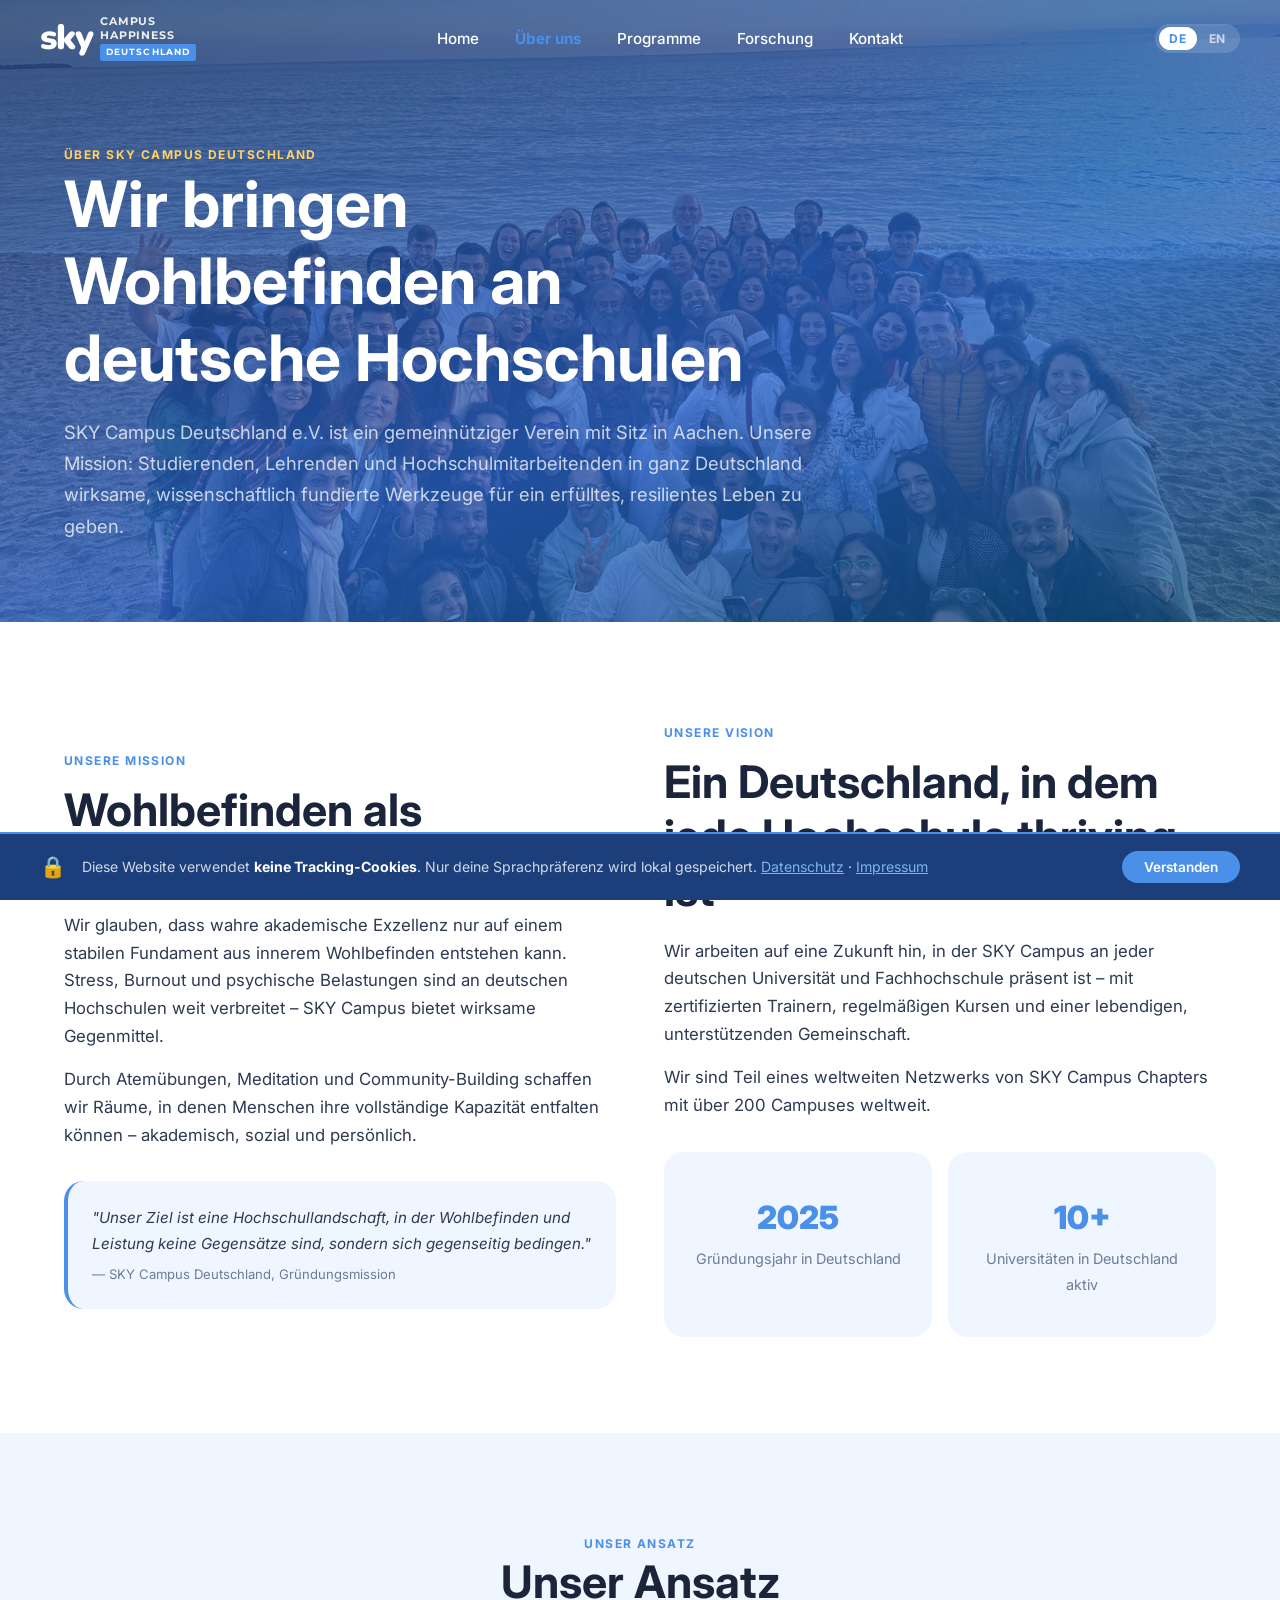
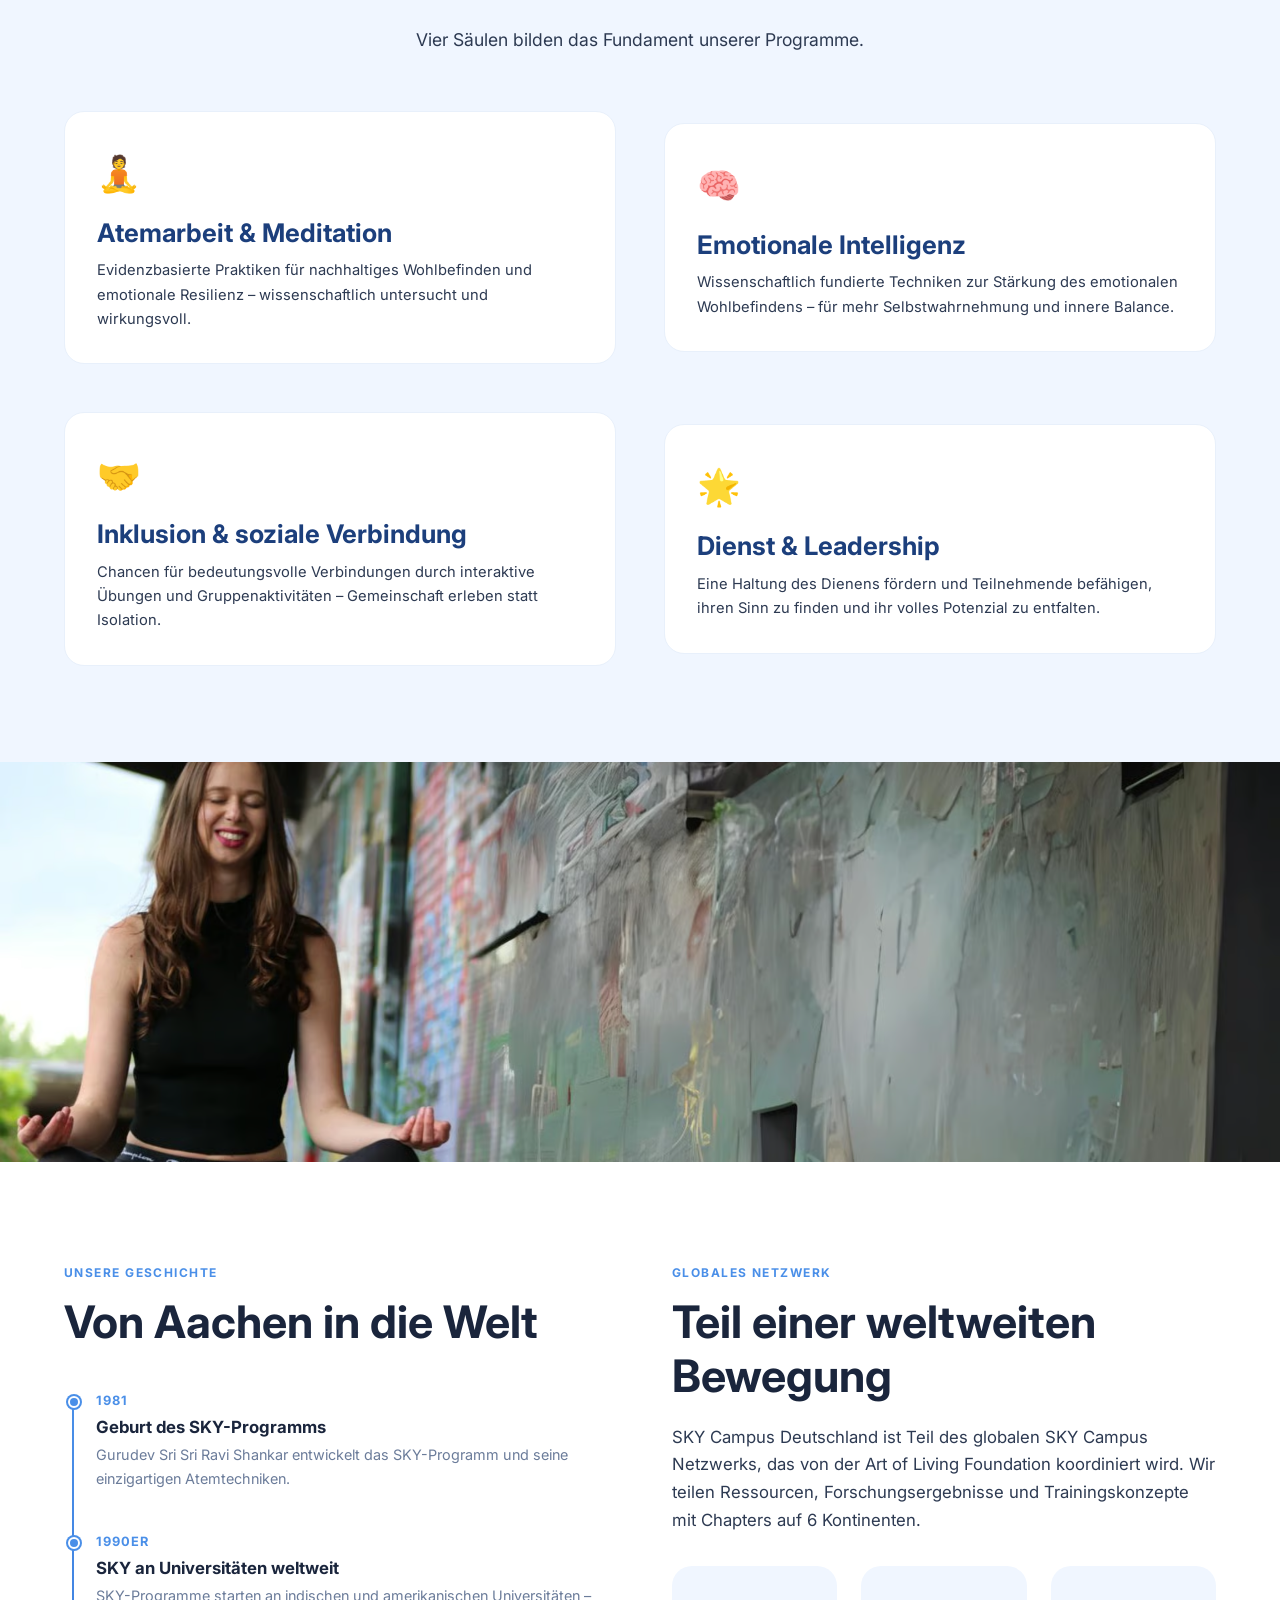
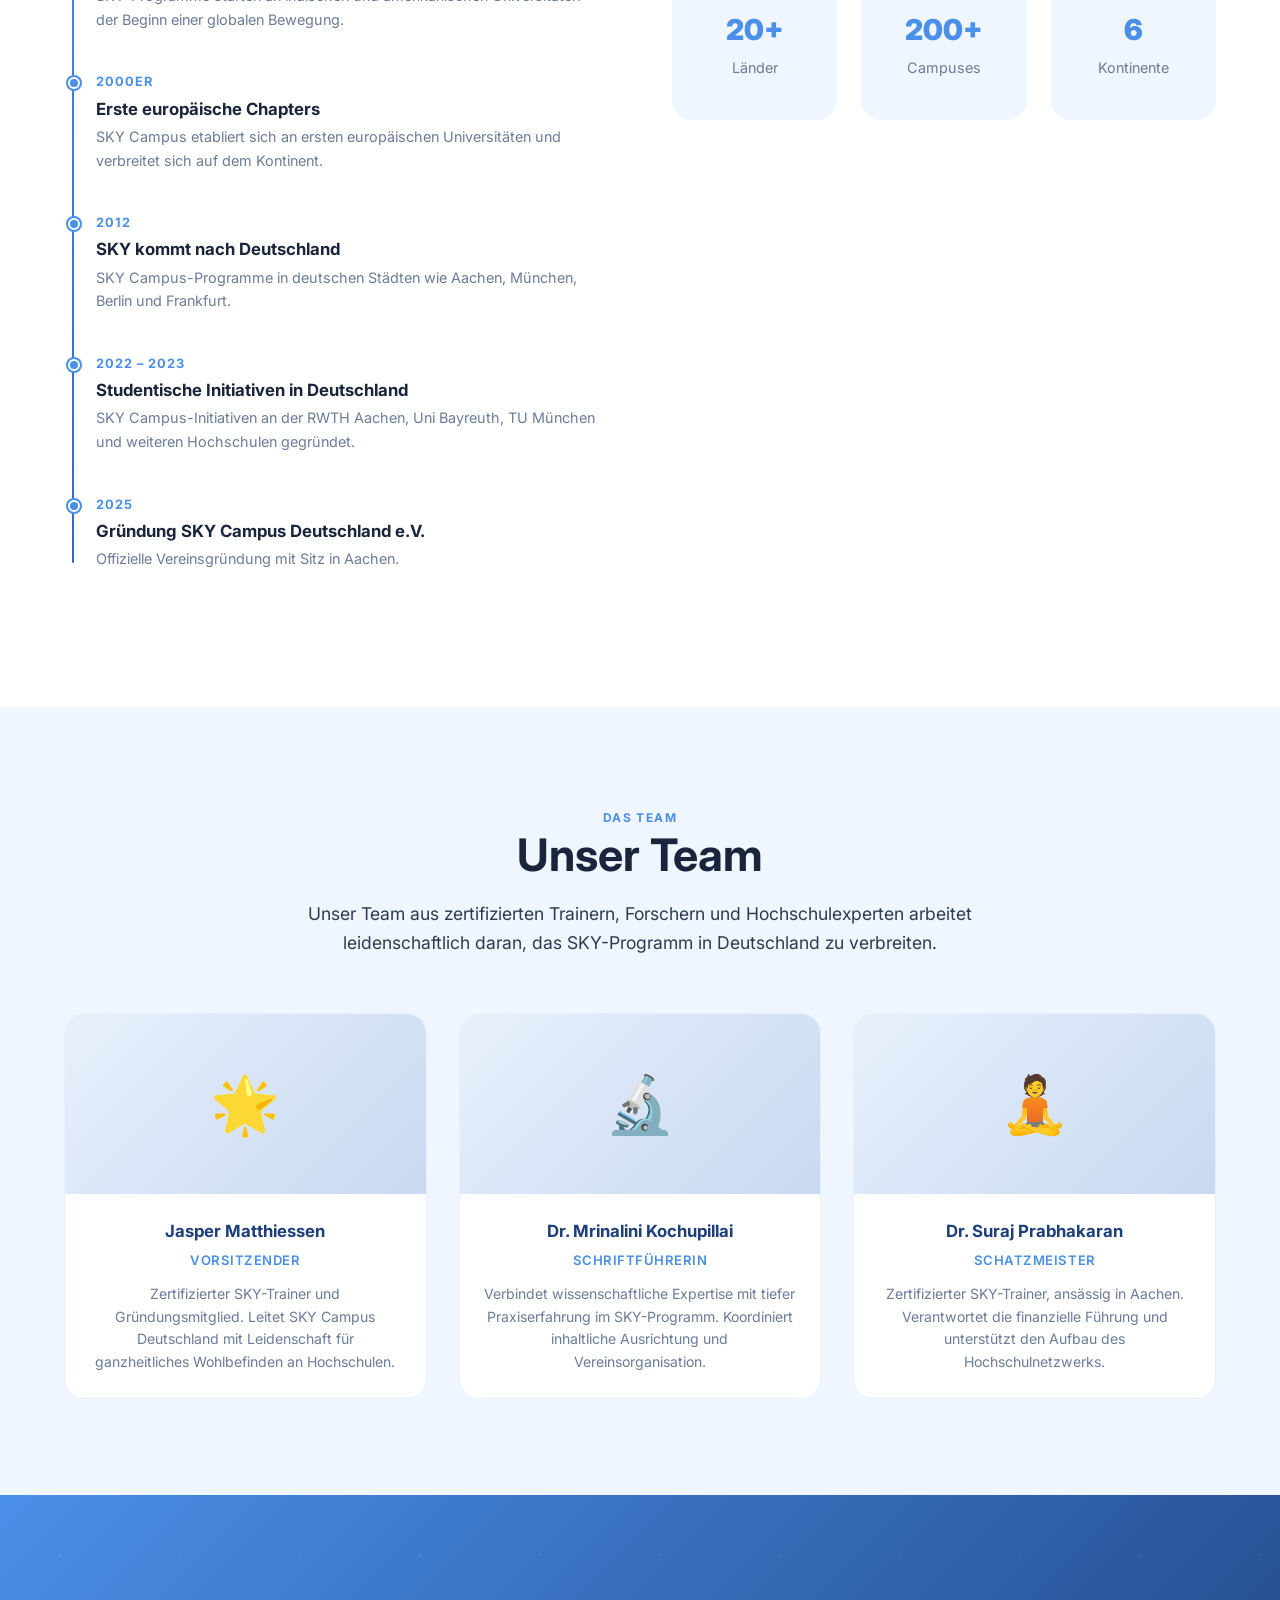
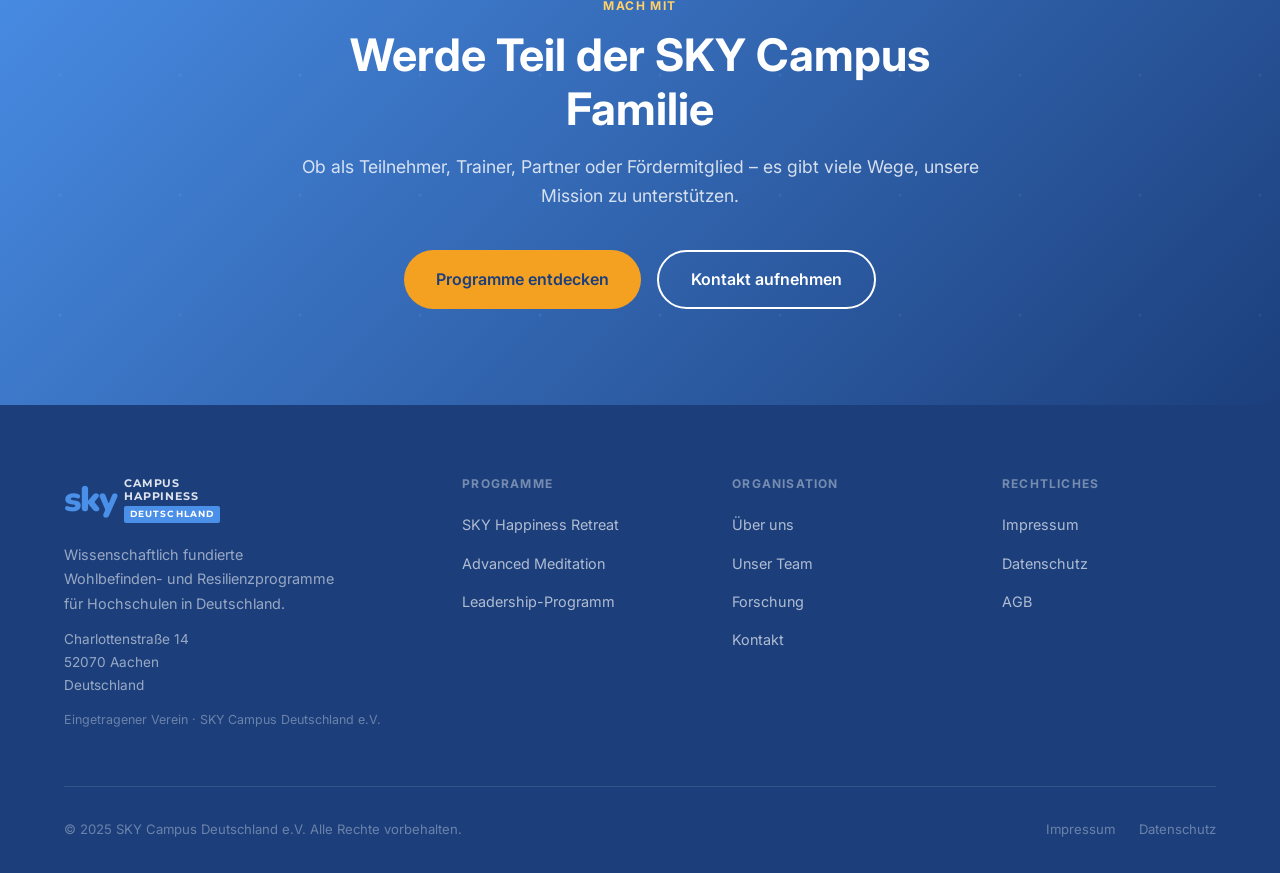
==== commit b6ee9beb: "Remove Faculty Program, Online Courses, and Partner Universities from footer across all pages Co-Aut" ====
--- a/about.html
+++ b/about.html
@@ -333,7 +333,6 @@
         <h4 class="footer__heading" data-i18n="footer.h.prog">Programme</h4>
         <ul class="footer__links">
           <li><a href="programs.html" data-i18n="footer.prog1">SKY Happiness Retreat</a></li>
-          <li><a href="programs.html" data-i18n="footer.prog2">Lehrenden-Programm</a></li>
           <li><a href="programs.html" data-i18n="footer.prog3">Advanced Meditation</a></li>
           <li><a href="programs.html" data-i18n="footer.prog4">Leadership-Programm</a></li>
         </ul>
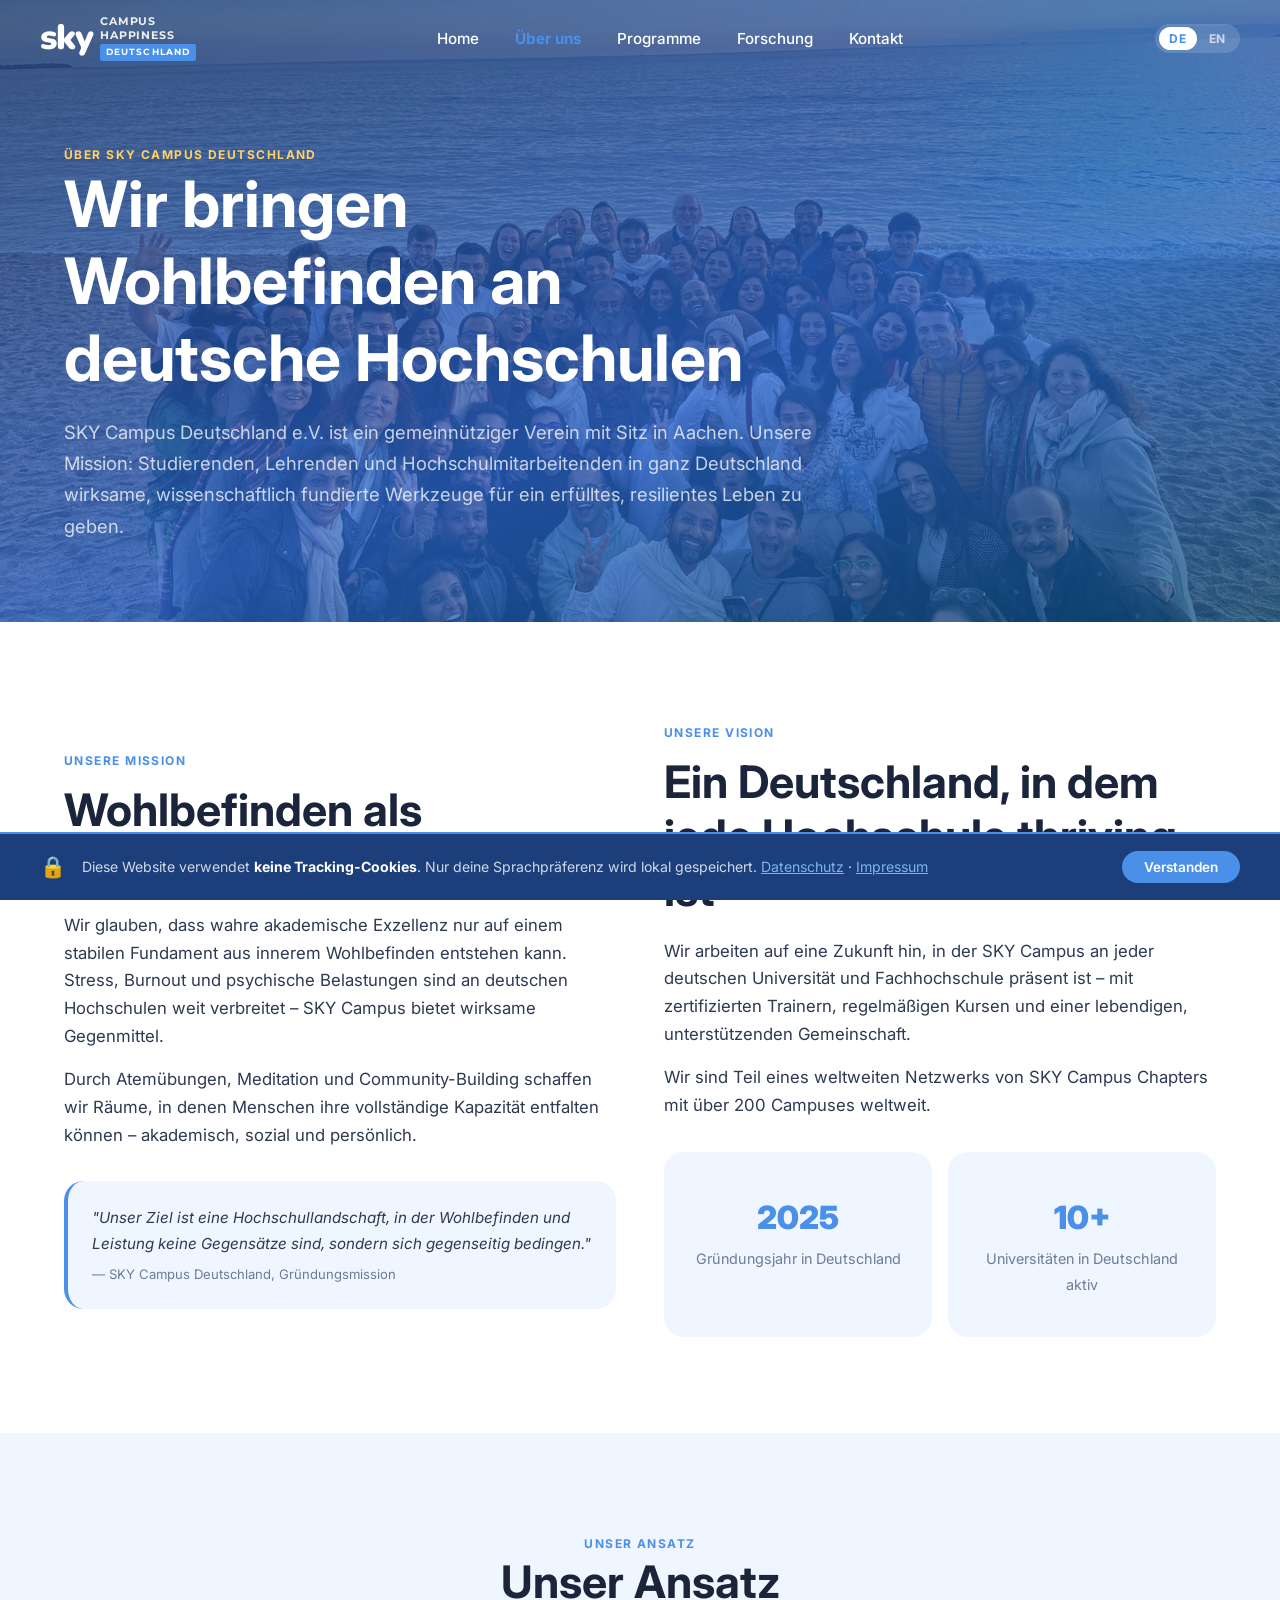
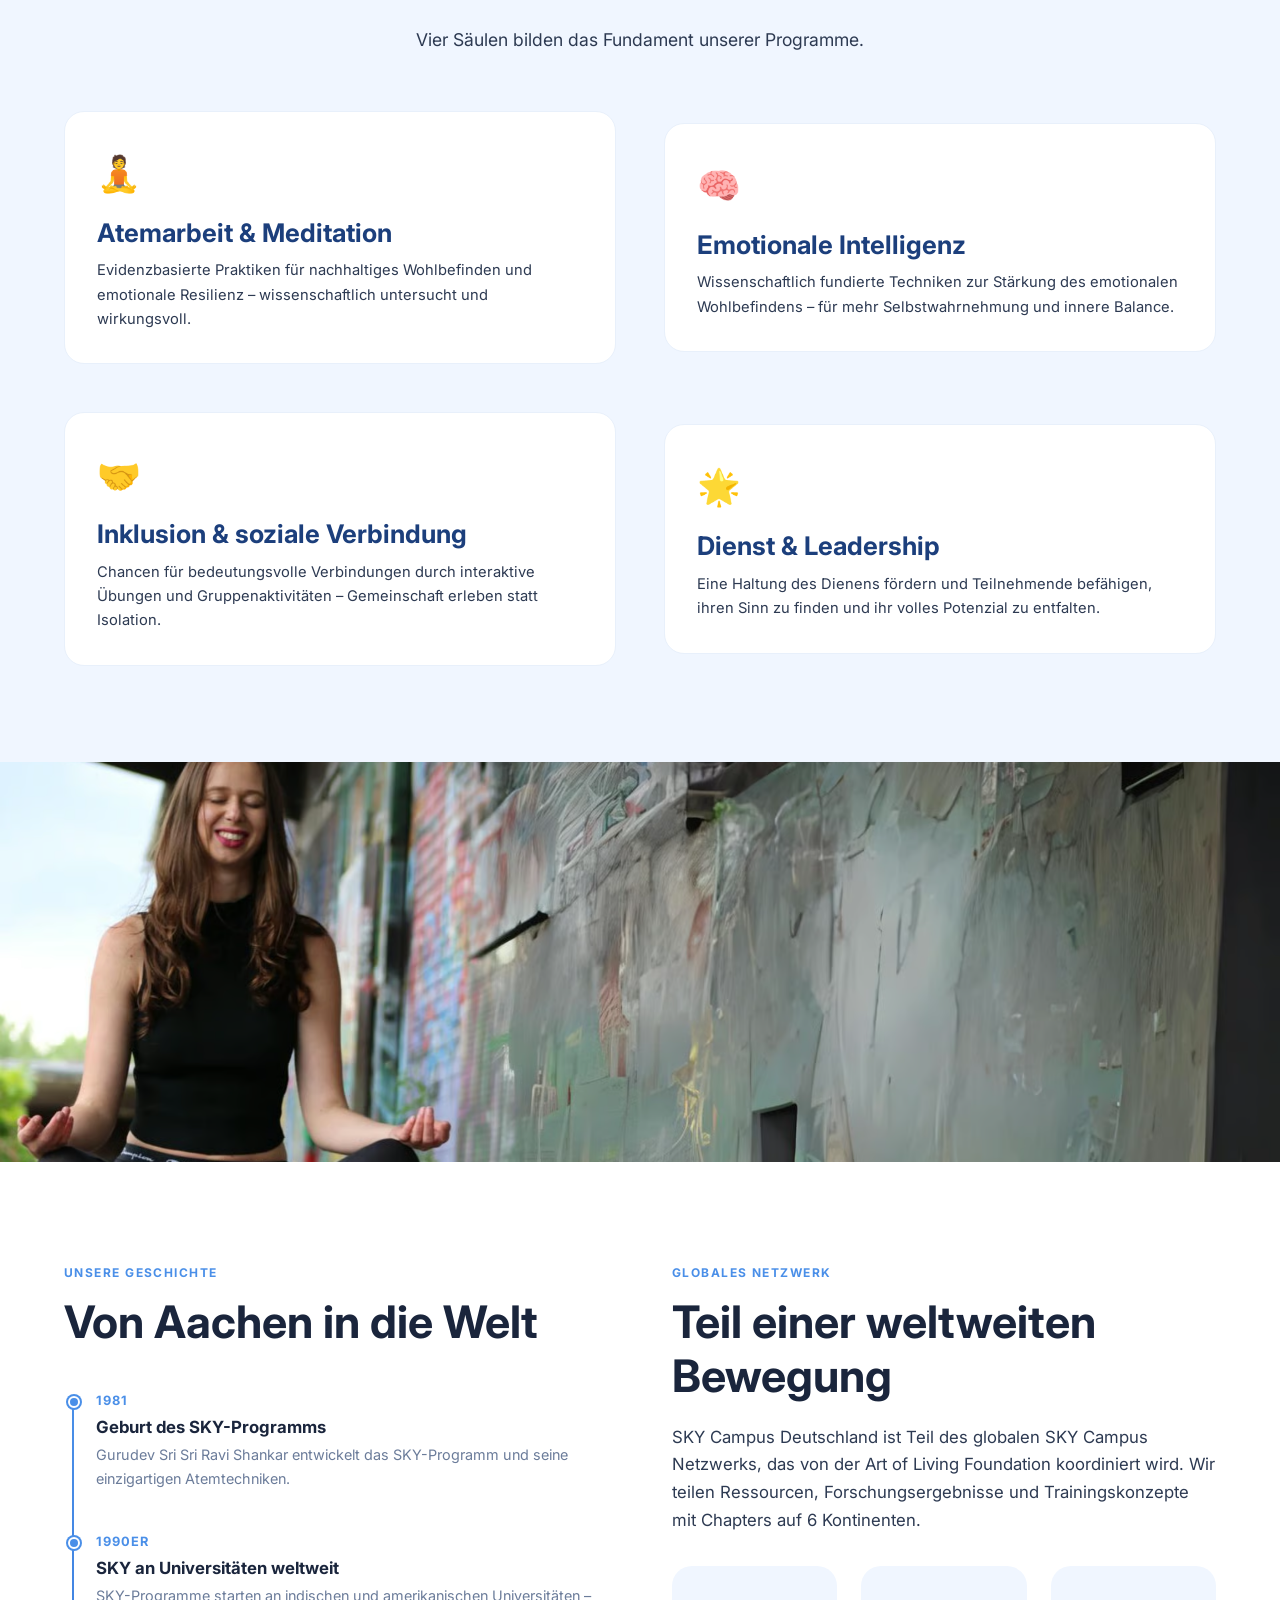
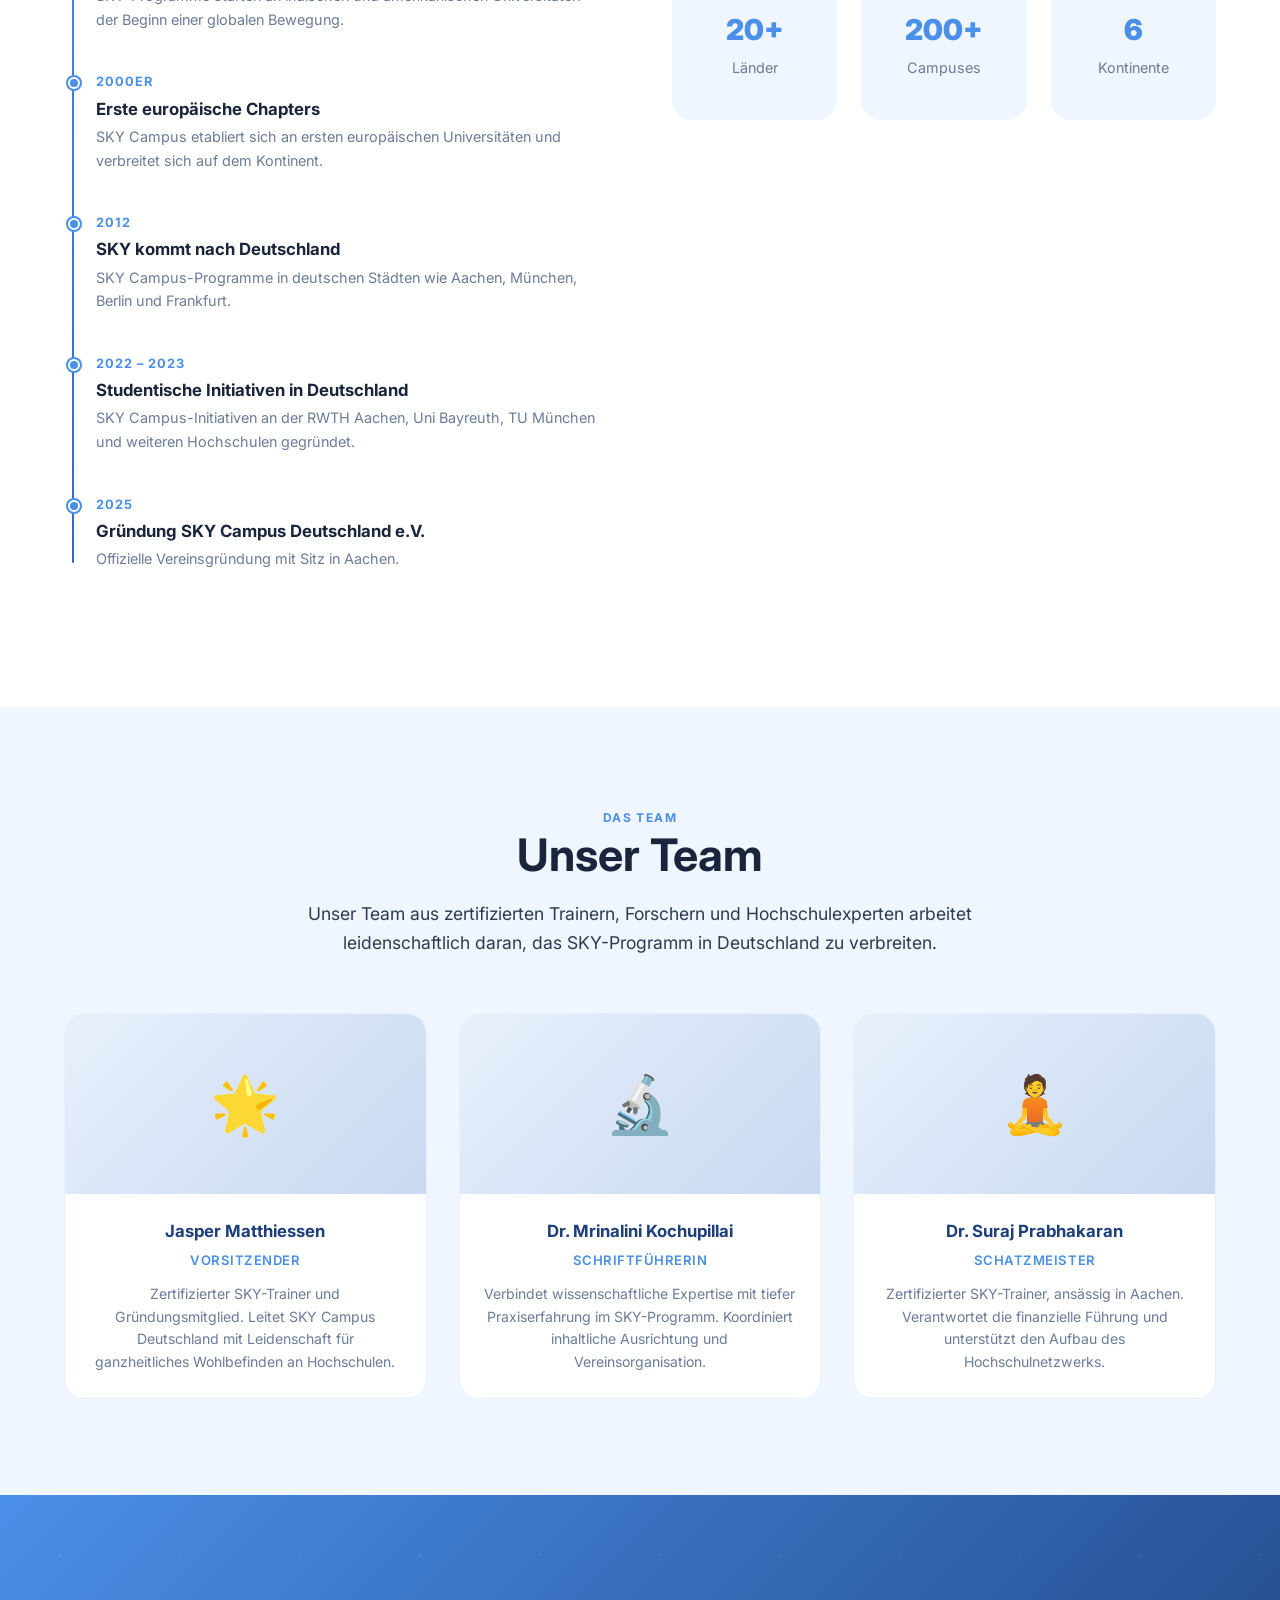
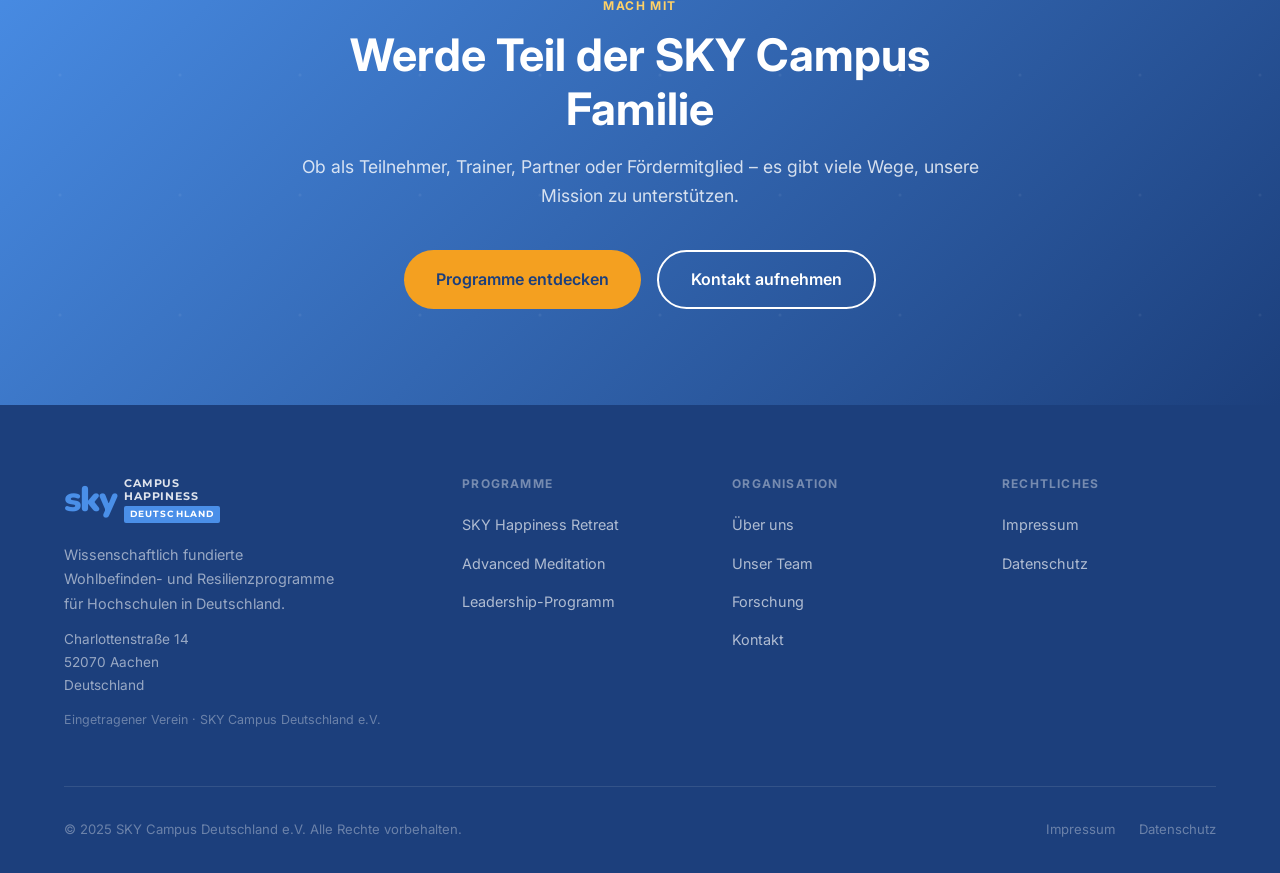
==== commit ff064133: "Remove Terms from footer legal section across all pages Co-Authored-By: Claude Sonnet 4.6 <noreply@a" ====
--- a/about.html
+++ b/about.html
@@ -351,7 +351,6 @@
         <ul class="footer__links">
           <li><a href="impressum.html" data-i18n="footer.legal1">Impressum</a></li>
           <li><a href="datenschutz.html" data-i18n="footer.legal2">Datenschutz</a></li>
-          <li><a href="satzung.html" data-i18n="footer.legal3">Satzung</a></li>
         </ul>
       </div>
     </div>
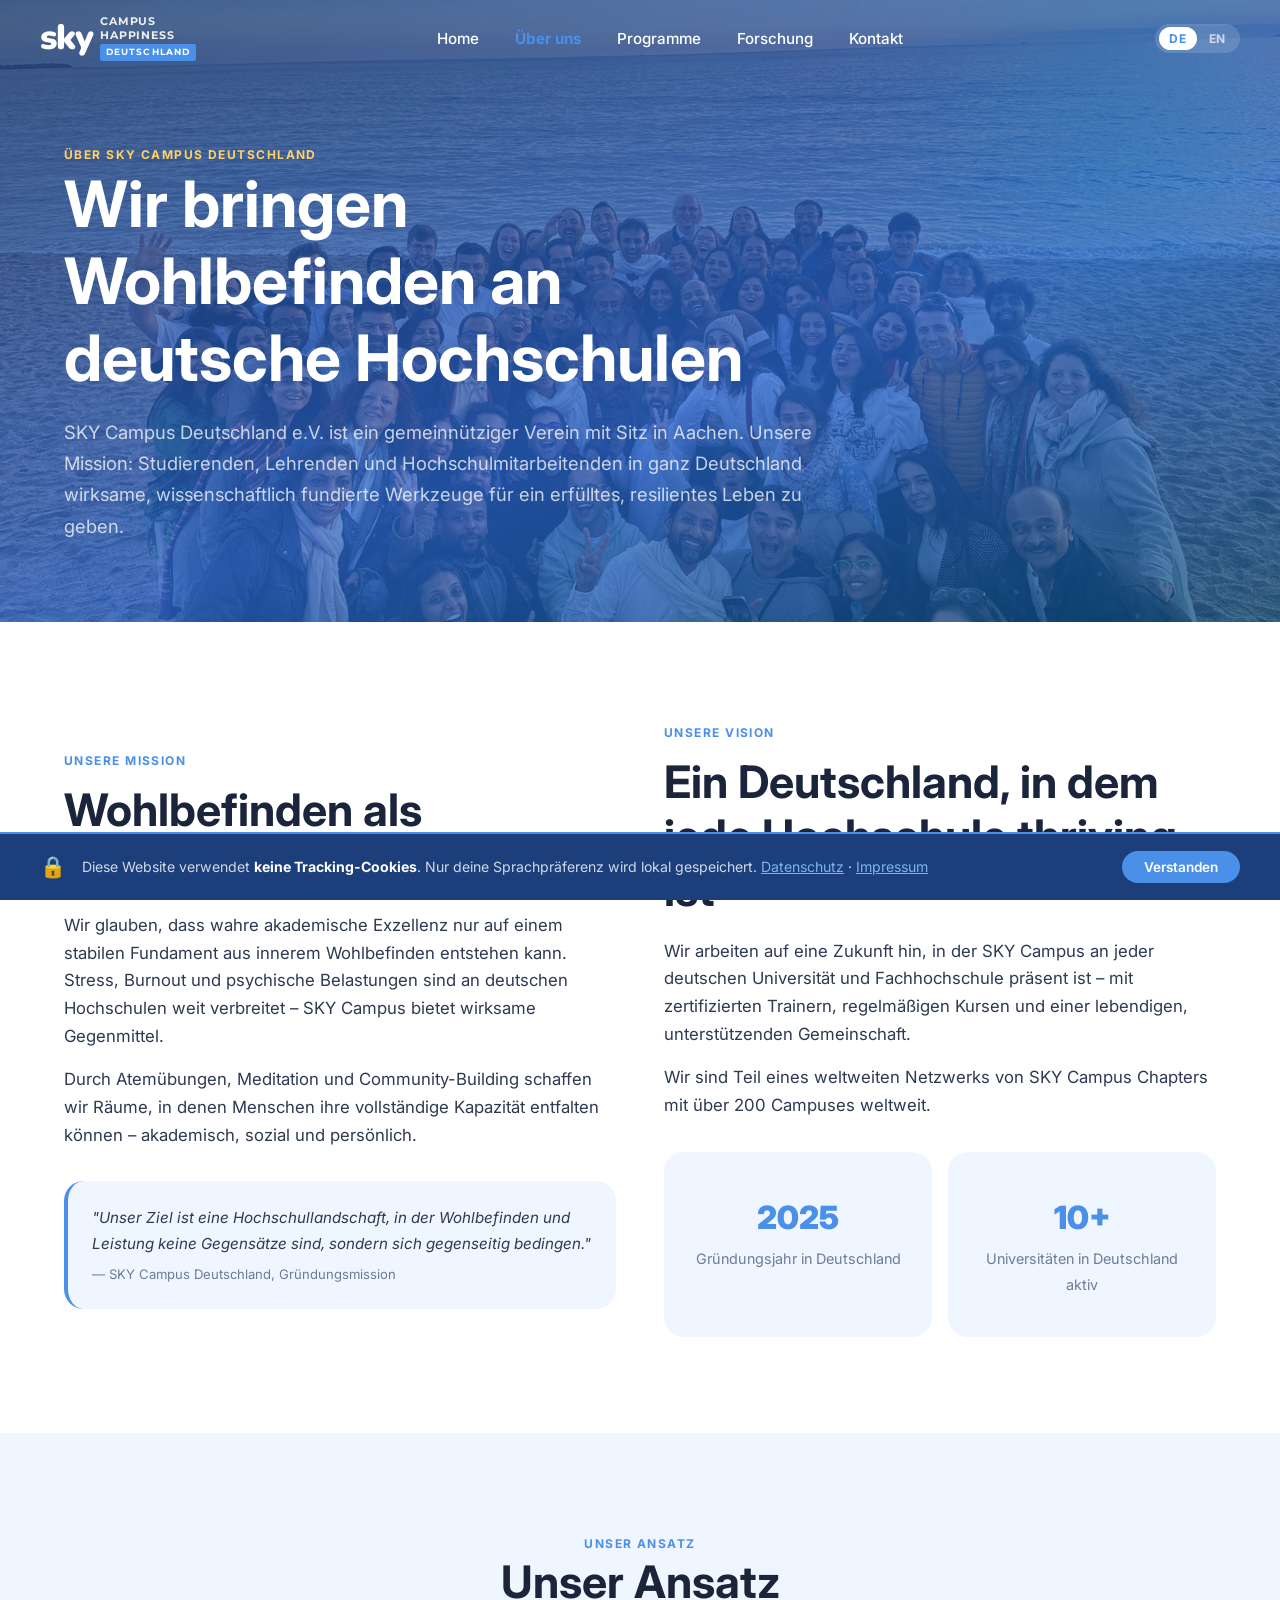
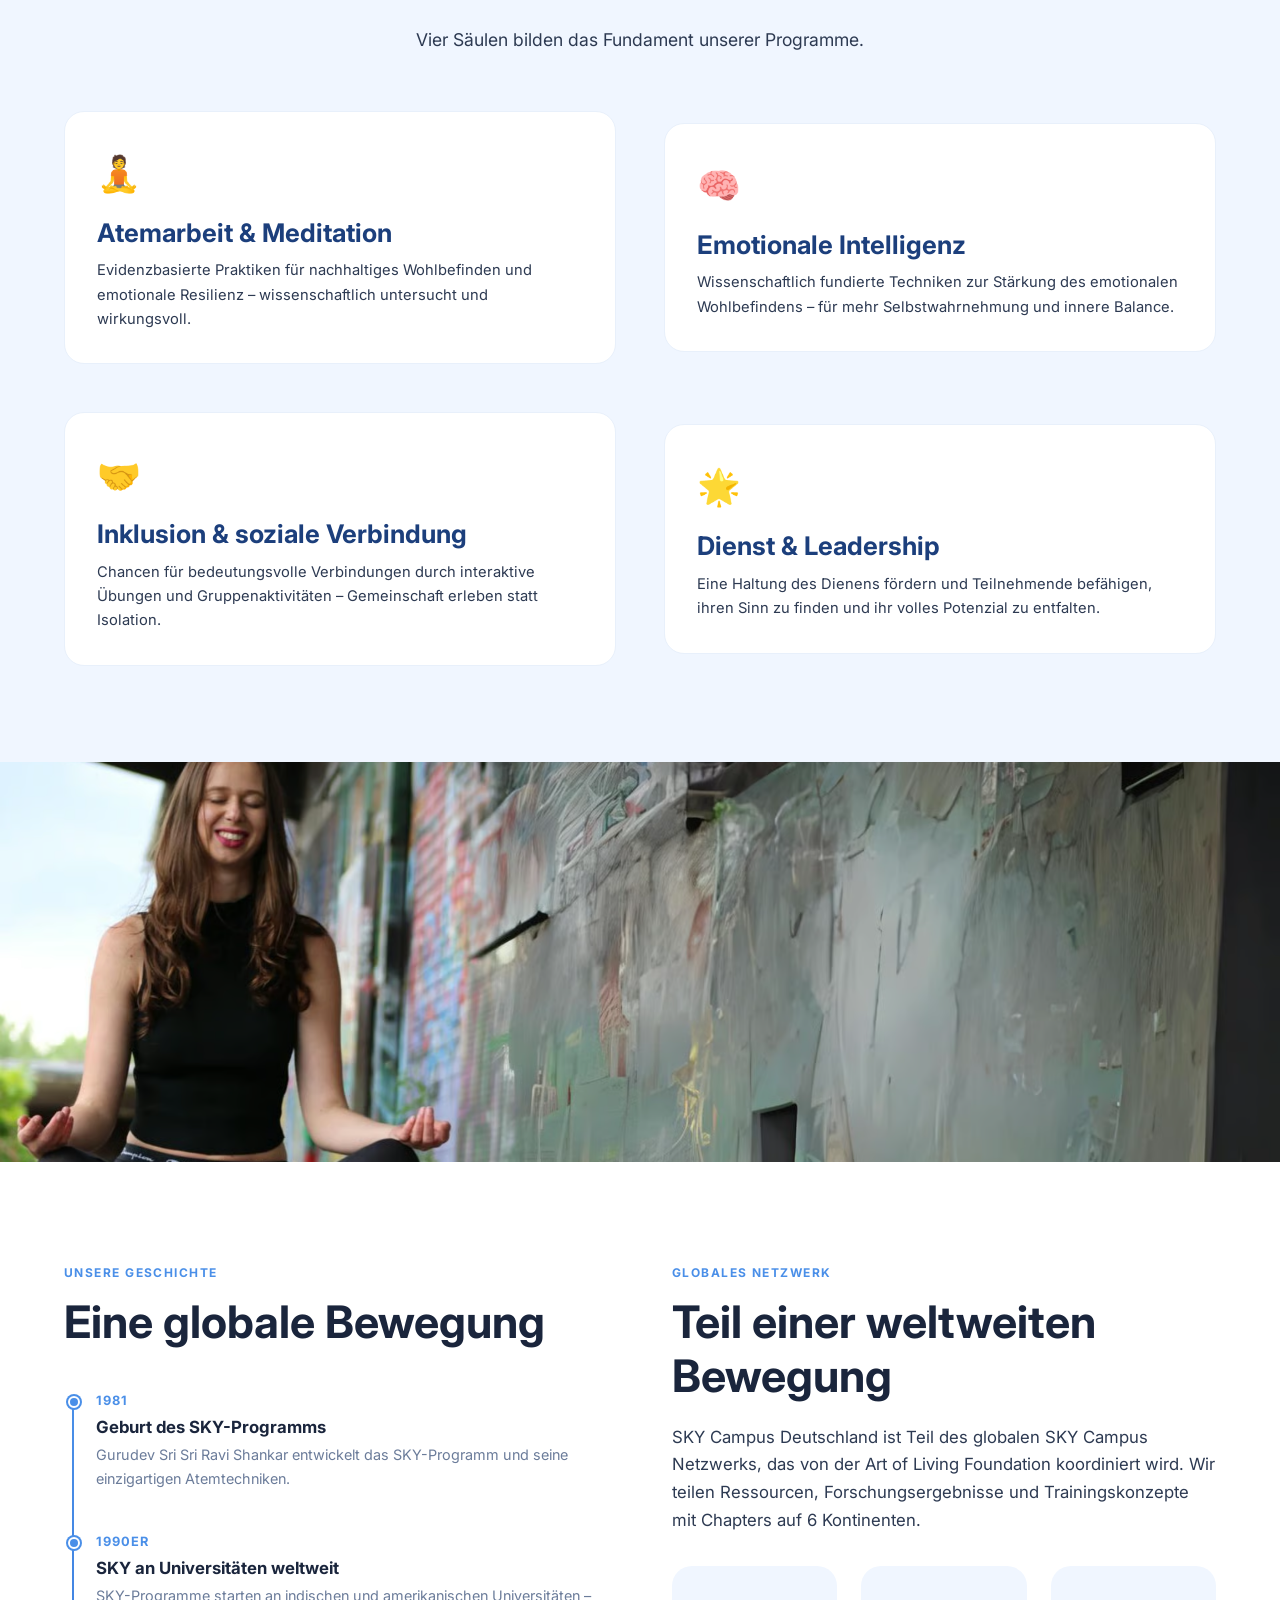
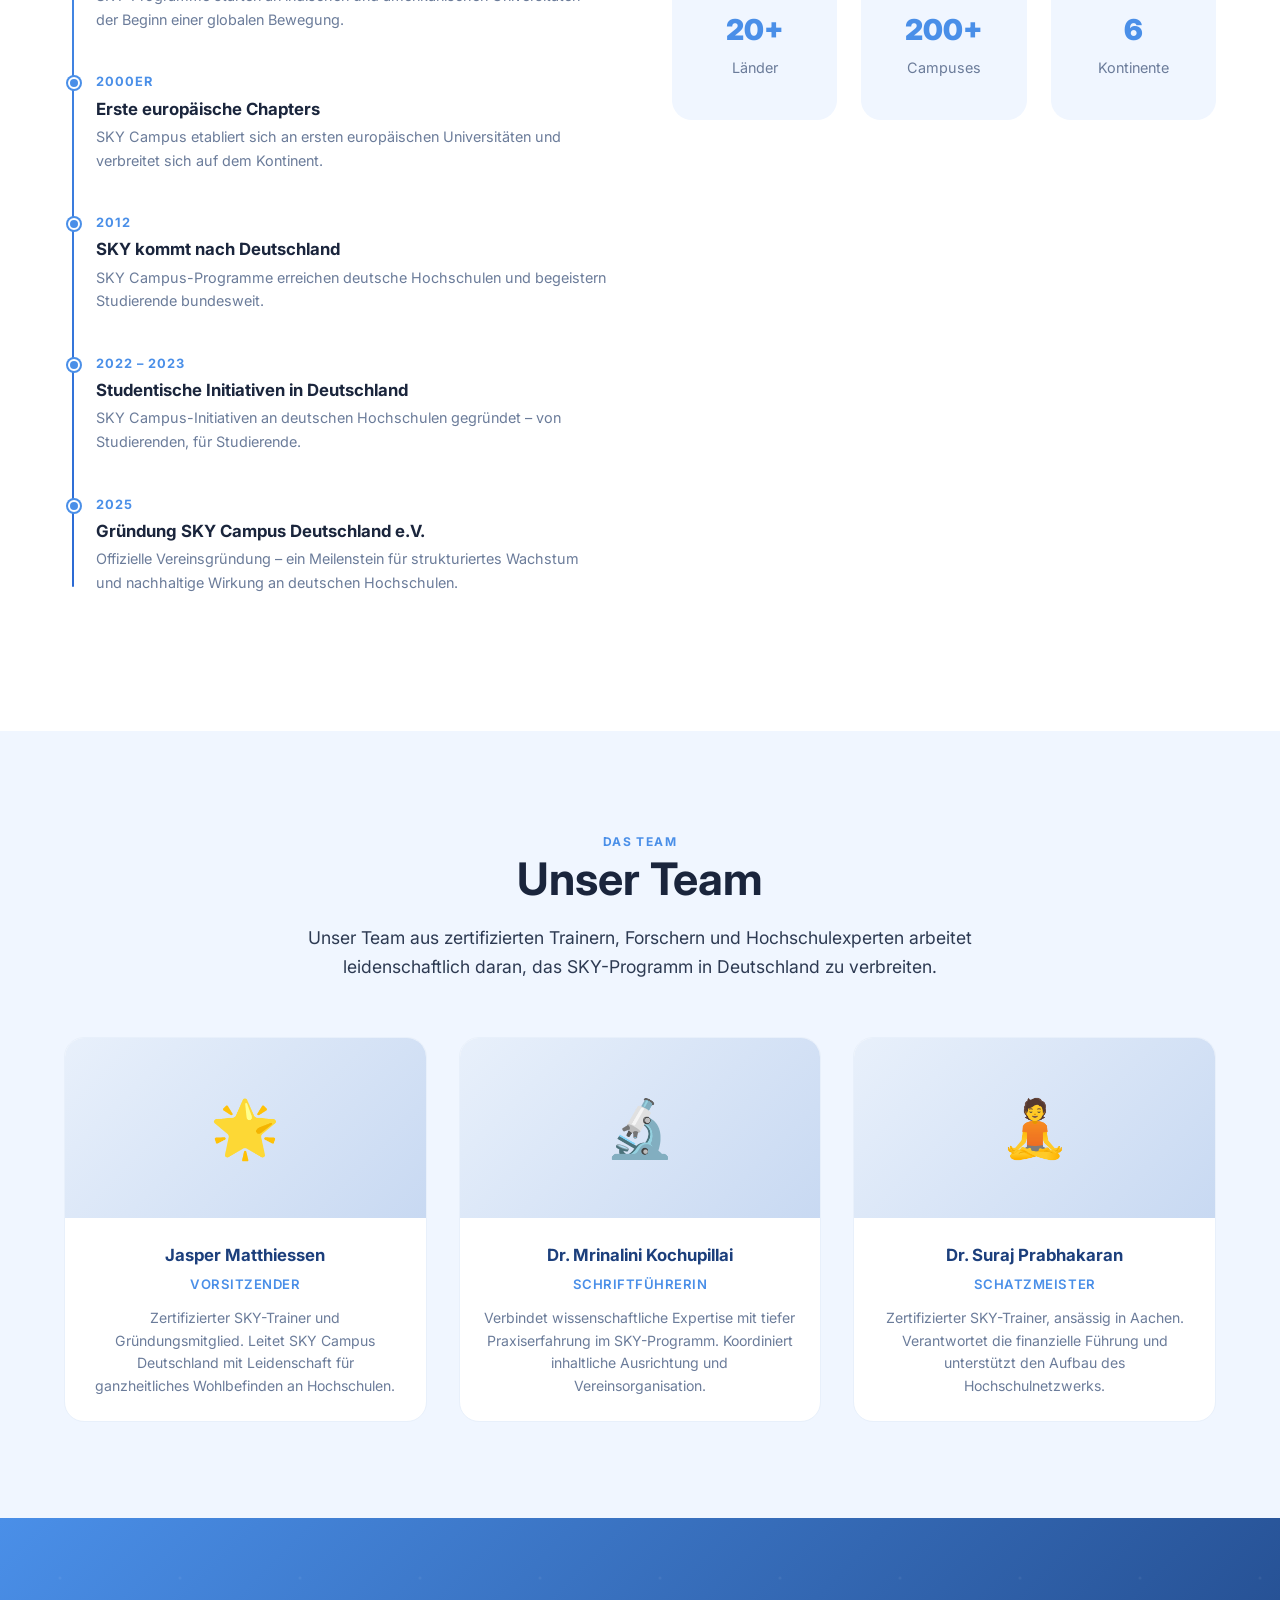
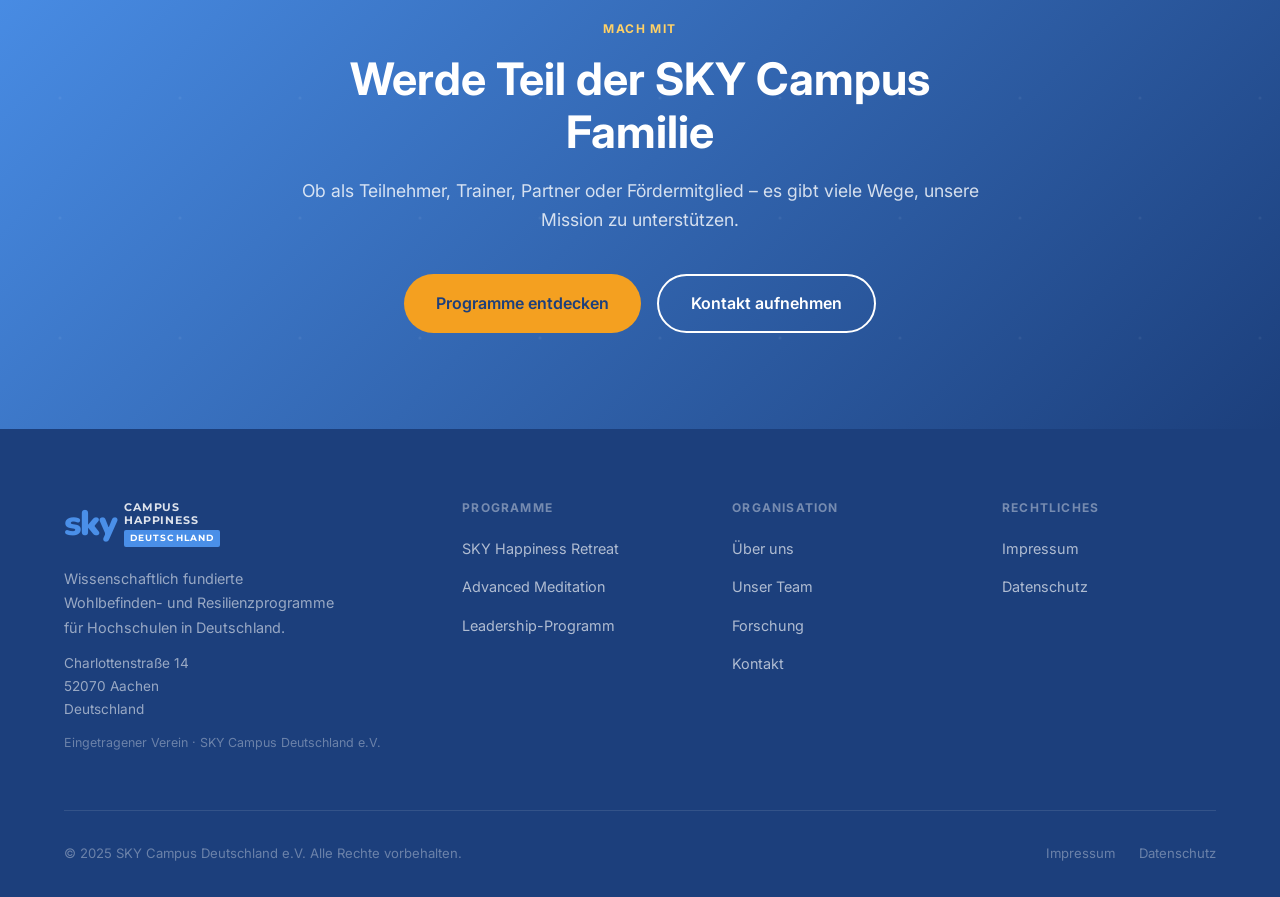
==== commit 6cfe31c0: "Fix missing translations: history timeline and all programs card content Co-Authored-By: Claude Sonn" ====
--- a/about.html
+++ b/about.html
@@ -213,33 +213,33 @@
         <div class="timeline">
           <div class="timeline-item">
             <div class="timeline-year">1981</div>
-            <h4>Geburt des SKY-Programms</h4>
-            <p>Gurudev Sri Sri Ravi Shankar entwickelt das SKY-Programm und seine einzigartigen Atemtechniken.</p>
-          </div>
-          <div class="timeline-item">
-            <div class="timeline-year">1990er</div>
-            <h4>SKY an Universitäten weltweit</h4>
-            <p>SKY-Programme starten an indischen und amerikanischen Universitäten – der Beginn einer globalen Bewegung.</p>
-          </div>
-          <div class="timeline-item">
-            <div class="timeline-year">2000er</div>
-            <h4>Erste europäische Chapters</h4>
-            <p>SKY Campus etabliert sich an ersten europäischen Universitäten und verbreitet sich auf dem Kontinent.</p>
+            <h4 data-i18n="about.t1.h4">Geburt des SKY-Programms</h4>
+            <p data-i18n="about.t1.p">Gurudev Sri Sri Ravi Shankar entwickelt das SKY-Programm und seine einzigartigen Atemtechniken.</p>
+          </div>
+          <div class="timeline-item">
+            <div class="timeline-year" data-i18n="about.t2.year">1990er</div>
+            <h4 data-i18n="about.t2.h4">SKY an Universitäten weltweit</h4>
+            <p data-i18n="about.t2.p">SKY-Programme starten an indischen und amerikanischen Universitäten – der Beginn einer globalen Bewegung.</p>
+          </div>
+          <div class="timeline-item">
+            <div class="timeline-year" data-i18n="about.t3.year">2000er</div>
+            <h4 data-i18n="about.t3.h4">Erste europäische Chapters</h4>
+            <p data-i18n="about.t3.p">SKY Campus etabliert sich an ersten europäischen Universitäten und verbreitet sich auf dem Kontinent.</p>
           </div>
           <div class="timeline-item">
             <div class="timeline-year">2012</div>
-            <h4>SKY kommt nach Deutschland</h4>
-            <p>SKY Campus-Programme in deutschen Städten wie Aachen, München, Berlin und Frankfurt.</p>
+            <h4 data-i18n="about.t4.h4">SKY kommt nach Deutschland</h4>
+            <p data-i18n="about.t4.p">SKY Campus-Programme erreichen deutsche Hochschulen und begeistern Studierende bundesweit.</p>
           </div>
           <div class="timeline-item">
             <div class="timeline-year">2022 – 2023</div>
-            <h4>Studentische Initiativen in Deutschland</h4>
-            <p>SKY Campus-Initiativen an der RWTH Aachen, Uni Bayreuth, TU München und weiteren Hochschulen gegründet.</p>
+            <h4 data-i18n="about.t5.h4">Studentische Initiativen in Deutschland</h4>
+            <p data-i18n="about.t5.p">SKY Campus-Initiativen an deutschen Hochschulen gegründet – von Studierenden, für Studierende.</p>
           </div>
           <div class="timeline-item">
             <div class="timeline-year">2025</div>
-            <h4>Gründung SKY Campus Deutschland e.V.</h4>
-            <p>Offizielle Vereinsgründung mit Sitz in Aachen.</p>
+            <h4 data-i18n="about.t6.h4">Gründung SKY Campus Deutschland e.V.</h4>
+            <p data-i18n="about.t6.p">Offizielle Vereinsgründung – ein Meilenstein für strukturiertes Wachstum und nachhaltige Wirkung an deutschen Hochschulen.</p>
           </div>
         </div>
       </div>
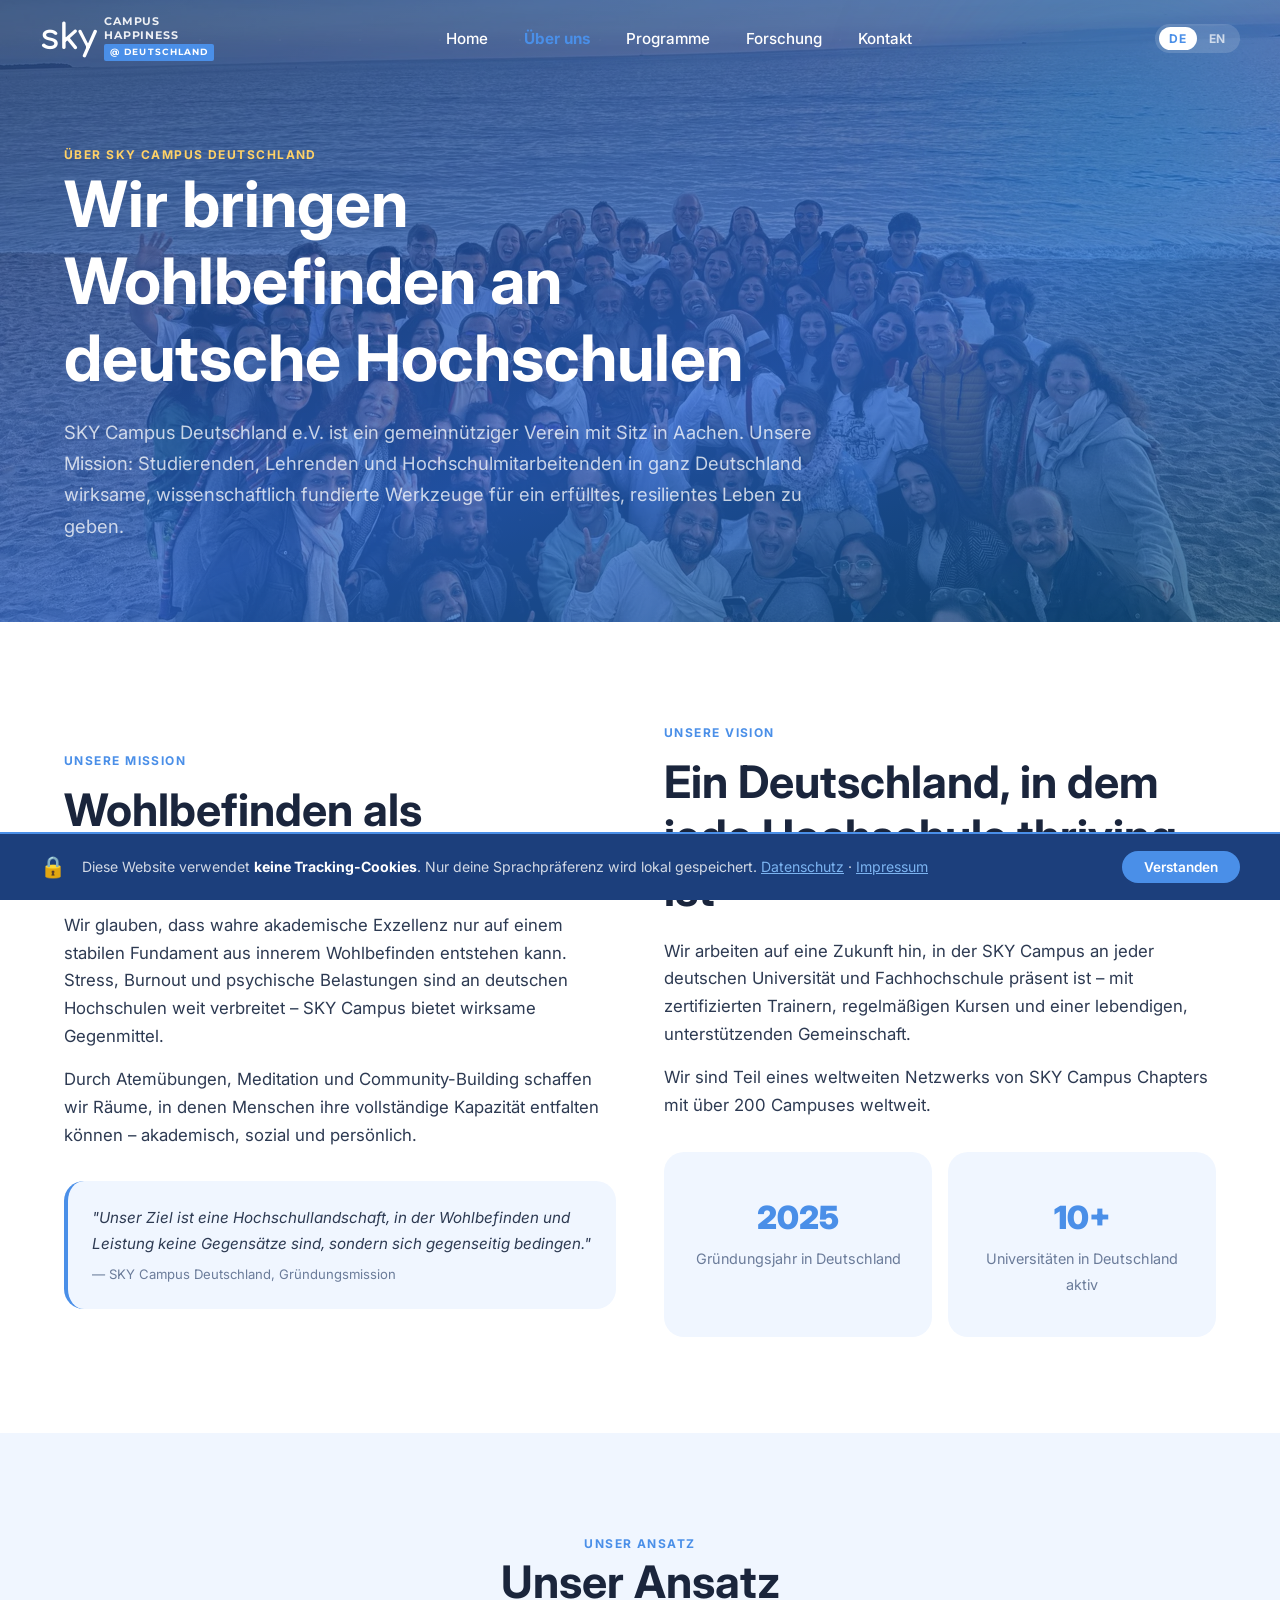
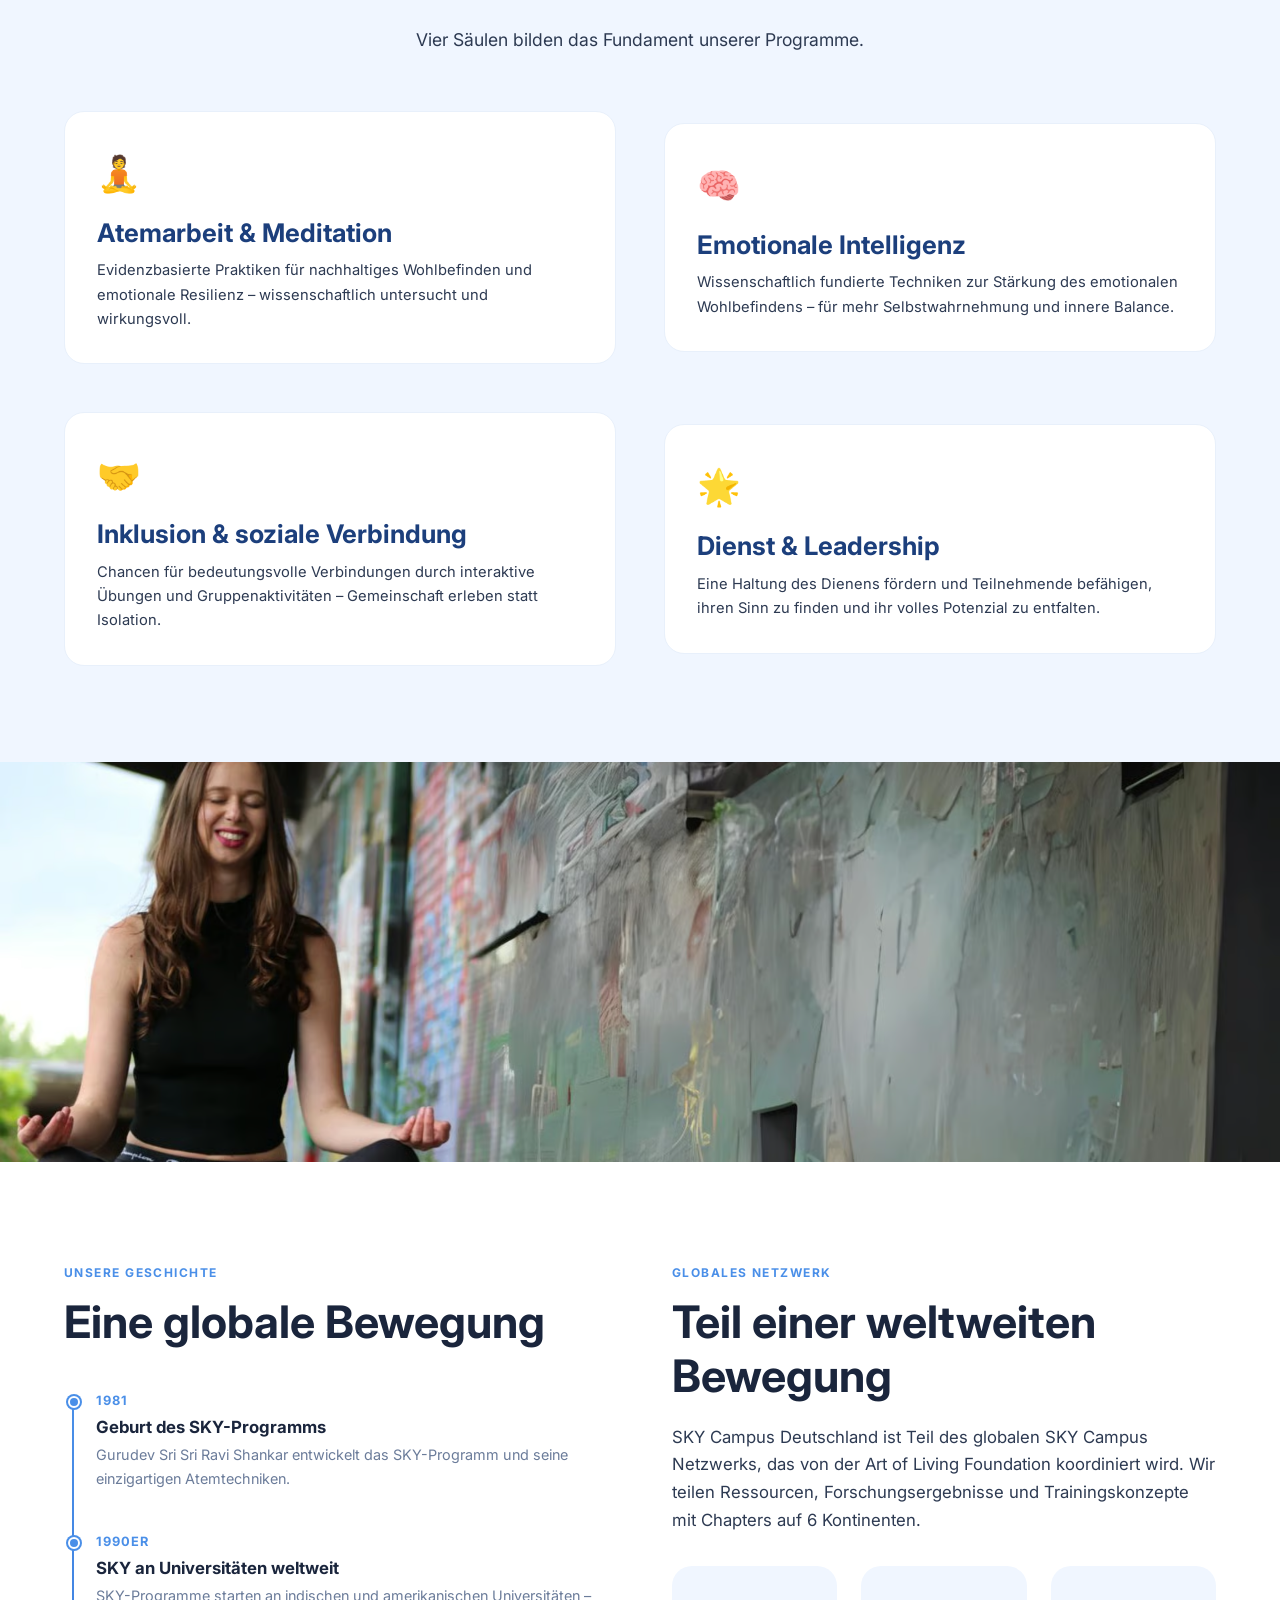
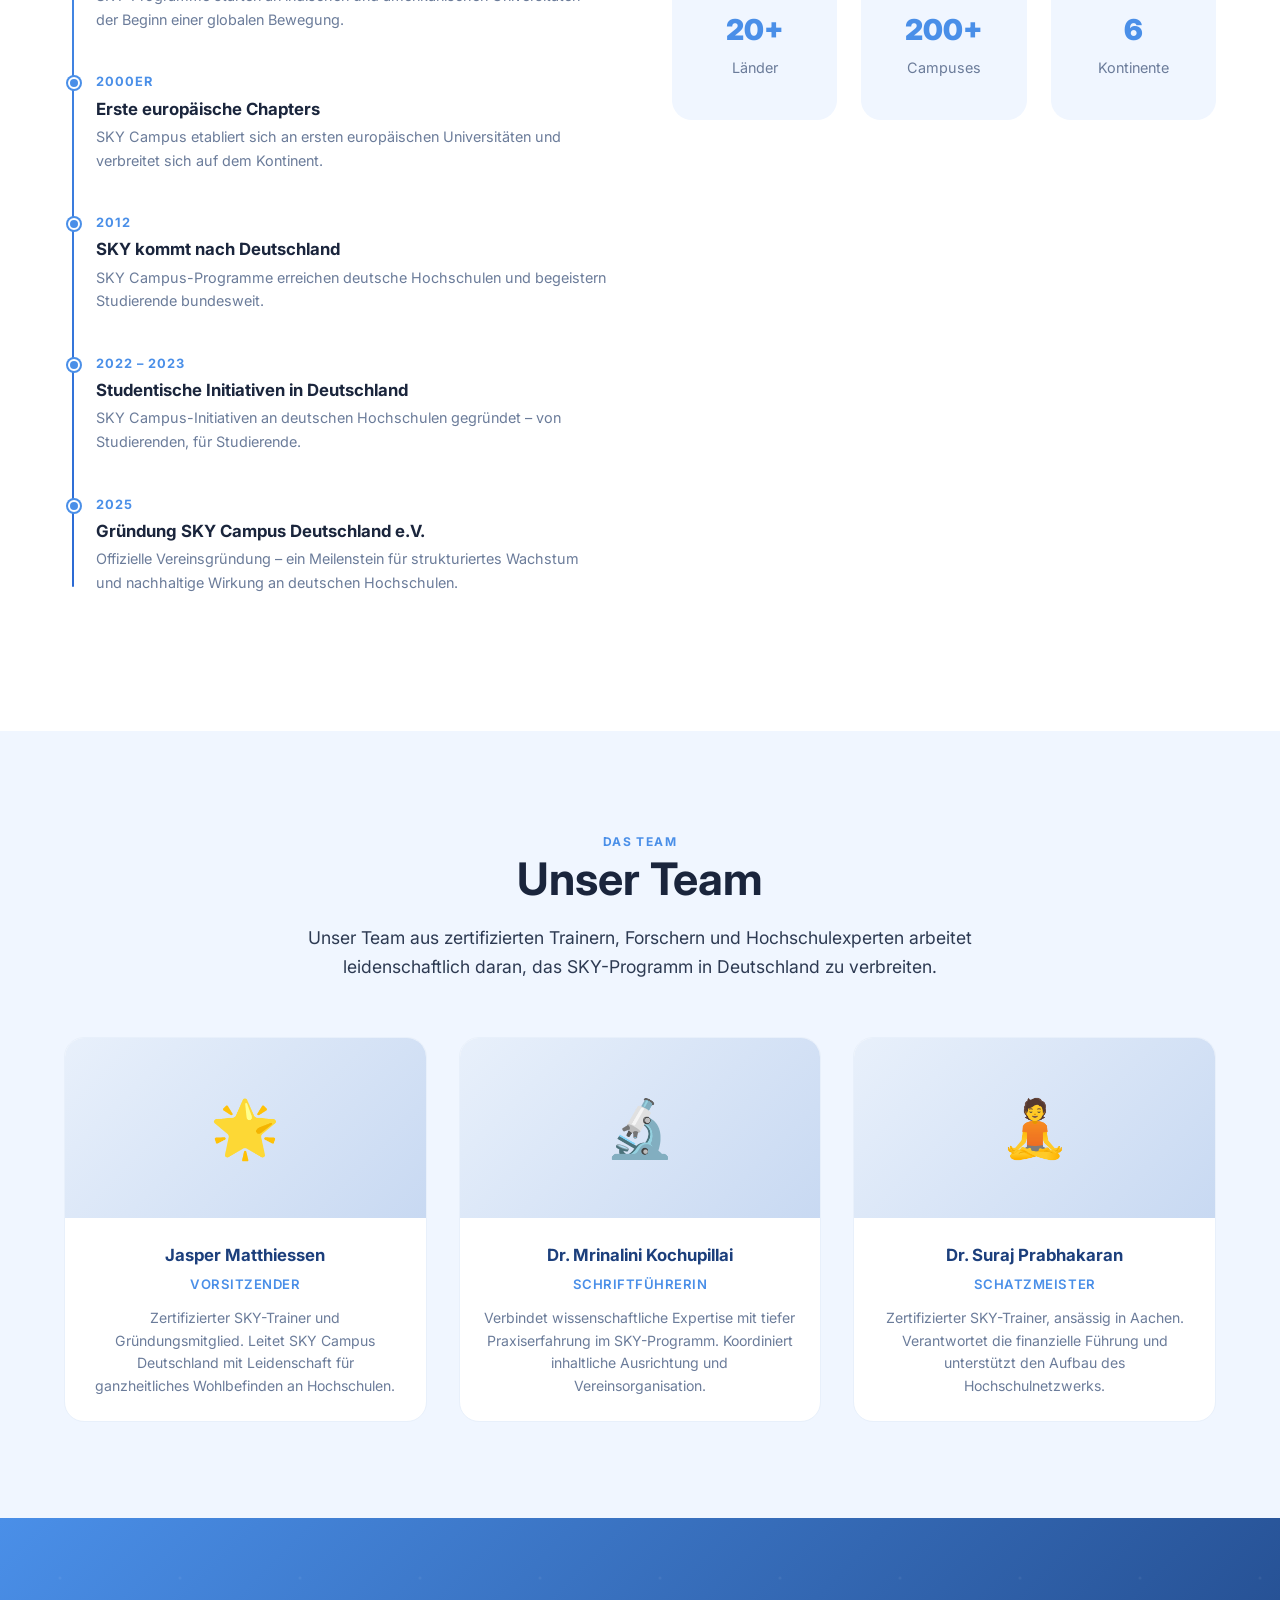
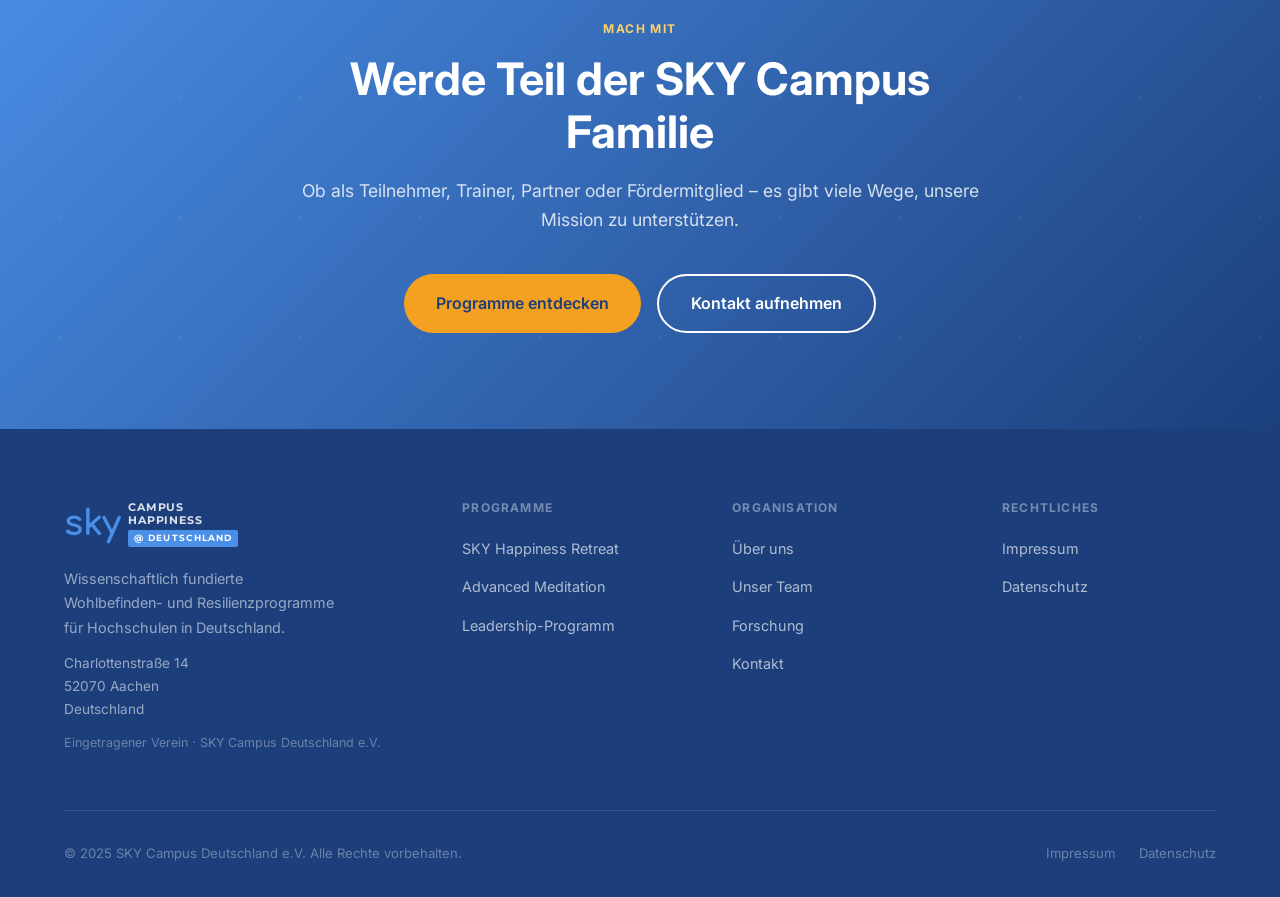
==== commit 3771f301: "Update logo to match brand guidelines: Comfortaa for sky, @ prefix on badge - Coquette ExtraBold → C" ====
--- a/about.html
+++ b/about.html
@@ -84,18 +84,18 @@
 <!-- ── Navigation ── -->
 <nav class="nav" id="nav">
   <div class="nav__inner">
-    <a href="index.html" class="nav__logo">
+    <a href="/" class="nav__logo">
       <div class="sky-logo">
         <div class="sky-logo__sky">sky</div>
         <div class="sky-logo__right">
           <div class="sky-logo__campus">campus</div>
           <div class="sky-logo__happiness">happiness</div>
-      <div class="sky-logo__badge">Deutschland</div>
+      <div class="sky-logo__badge">@ Deutschland</div>
         </div>
       </div>
     </a>
     <ul class="nav__links">
-      <li><a href="index.html" class="nav__link" data-i18n="nav.home">Home</a></li>
+      <li><a href="/" class="nav__link" data-i18n="nav.home">Home</a></li>
       <li><a href="about.html" class="nav__link active" data-i18n="nav.about">Über uns</a></li>
       <li><a href="programs.html" class="nav__link" data-i18n="nav.programs">Programme</a></li>
       <li><a href="research.html" class="nav__link" data-i18n="nav.research">Forschung</a></li>
@@ -108,7 +108,7 @@
     <button class="nav__hamburger" id="hamburger"><span></span><span></span><span></span></button>
   </div>
   <nav class="nav__mobile" id="mobileNav">
-    <a href="index.html" class="nav__link" data-i18n="nav.home">Home</a>
+    <a href="/" class="nav__link" data-i18n="nav.home">Home</a>
     <a href="about.html" class="nav__link active" data-i18n="nav.about">Über uns</a>
     <a href="programs.html" class="nav__link" data-i18n="nav.programs">Programme</a>
     <a href="research.html" class="nav__link" data-i18n="nav.research">Forschung</a>
@@ -321,7 +321,7 @@
         <div class="sky-logo__right">
           <div class="sky-logo__campus">campus</div>
           <div class="sky-logo__happiness">happiness</div>
-      <div class="sky-logo__badge">Deutschland</div>
+      <div class="sky-logo__badge">@ Deutschland</div>
         </div>
       </div>
         </div>
--- a/css/styles.css
+++ b/css/styles.css
@@ -2,7 +2,7 @@
    SKY Campus Deutschland e.V. — Design System
    ============================================================ */
 
-@import url('https://fonts.googleapis.com/css2?family=Inter:wght@300;400;500;600;700;800;900&family=Montserrat:wght@600;700&family=Nunito:wght@800;900&family=Playfair+Display:ital,wght@0,700;0,800;1,700&display=swap');
+@import url('https://fonts.googleapis.com/css2?family=Comfortaa:wght@700&family=Inter:wght@300;400;500;600;700;800;900&family=Montserrat:wght@600;700&family=Playfair+Display:ital,wght@0,700;0,800;1,700&display=swap');
 
 /* ---- Tokens ---- */
 :root {
@@ -250,12 +250,12 @@
   line-height: 1;
 }
 .sky-logo__sky {
-  font-family: 'Nunito', sans-serif;
+  font-family: 'Comfortaa', sans-serif;
   font-size: 2.2rem;
-  font-weight: 900;
+  font-weight: 700;
   font-style: normal;
   color: var(--white);
-  letter-spacing: -.02em;
+  letter-spacing: -.01em;
   line-height: 1;
   transition: var(--transition);
 }
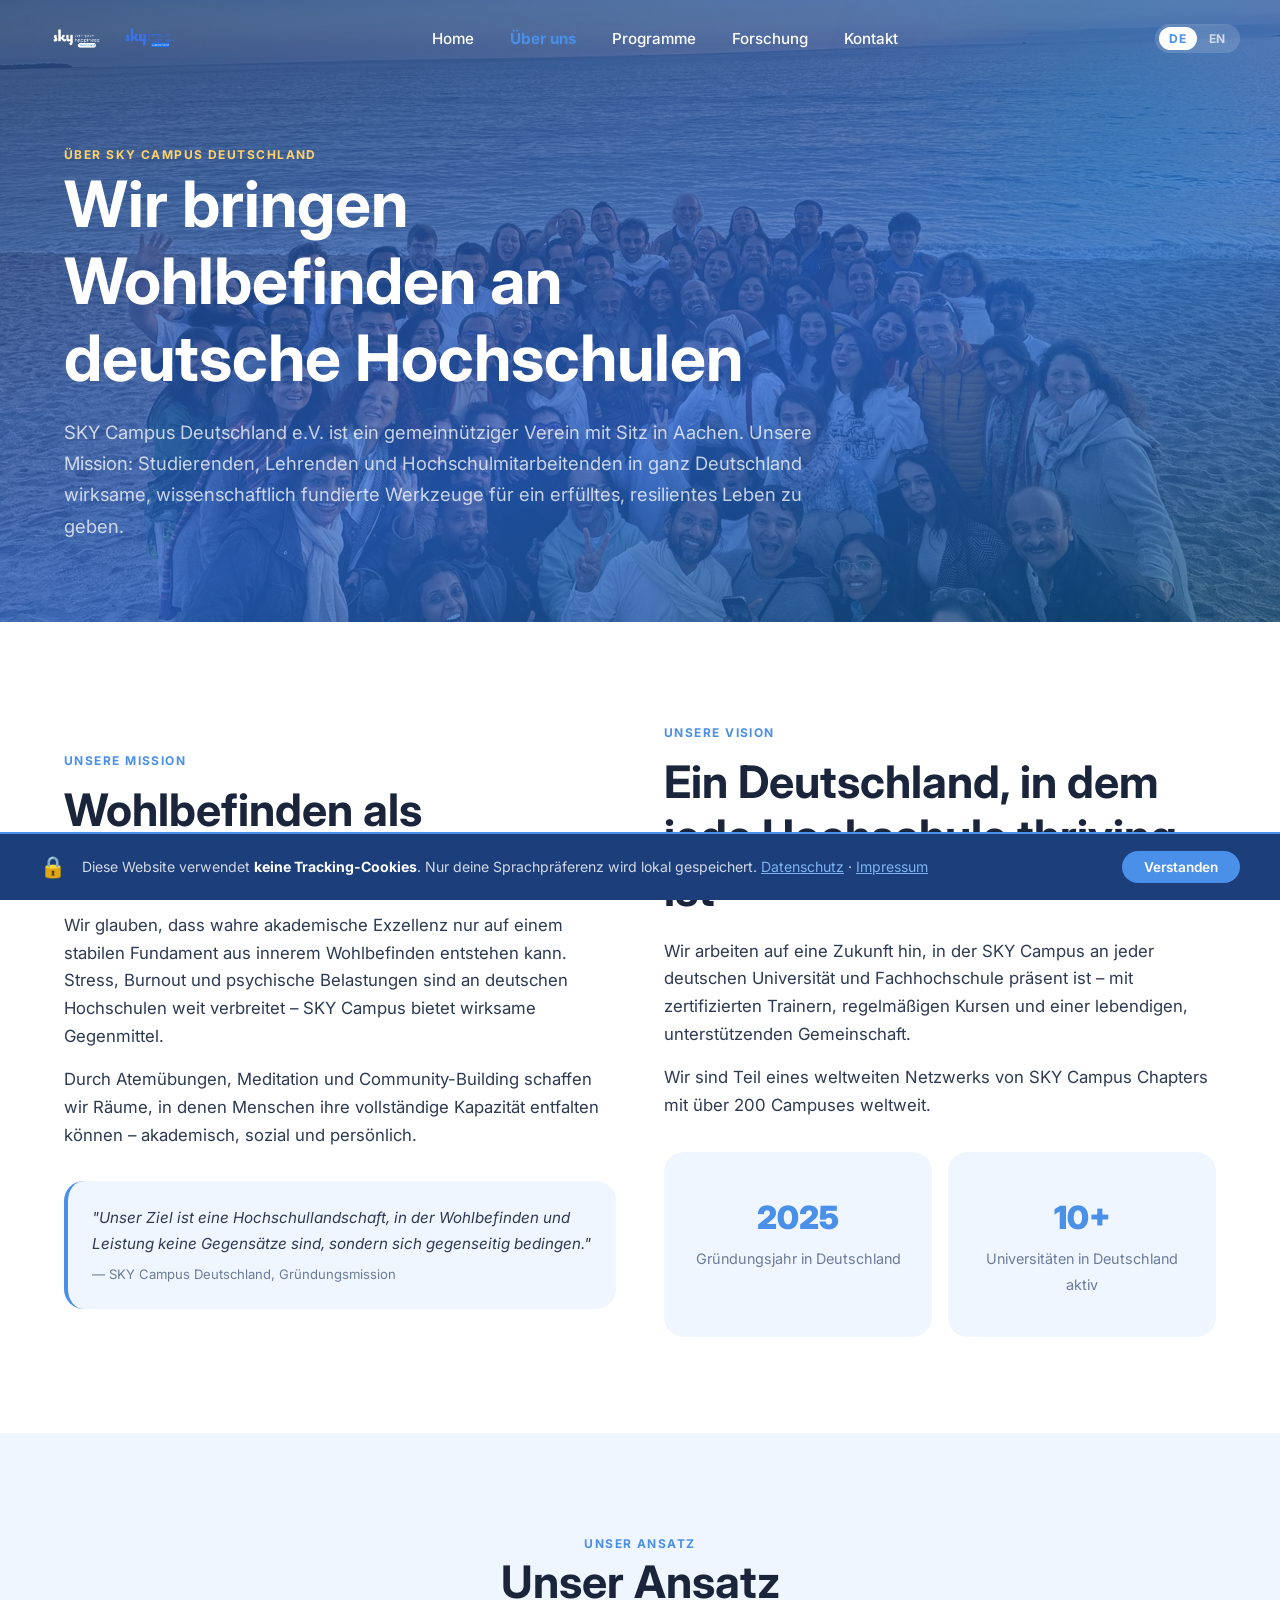
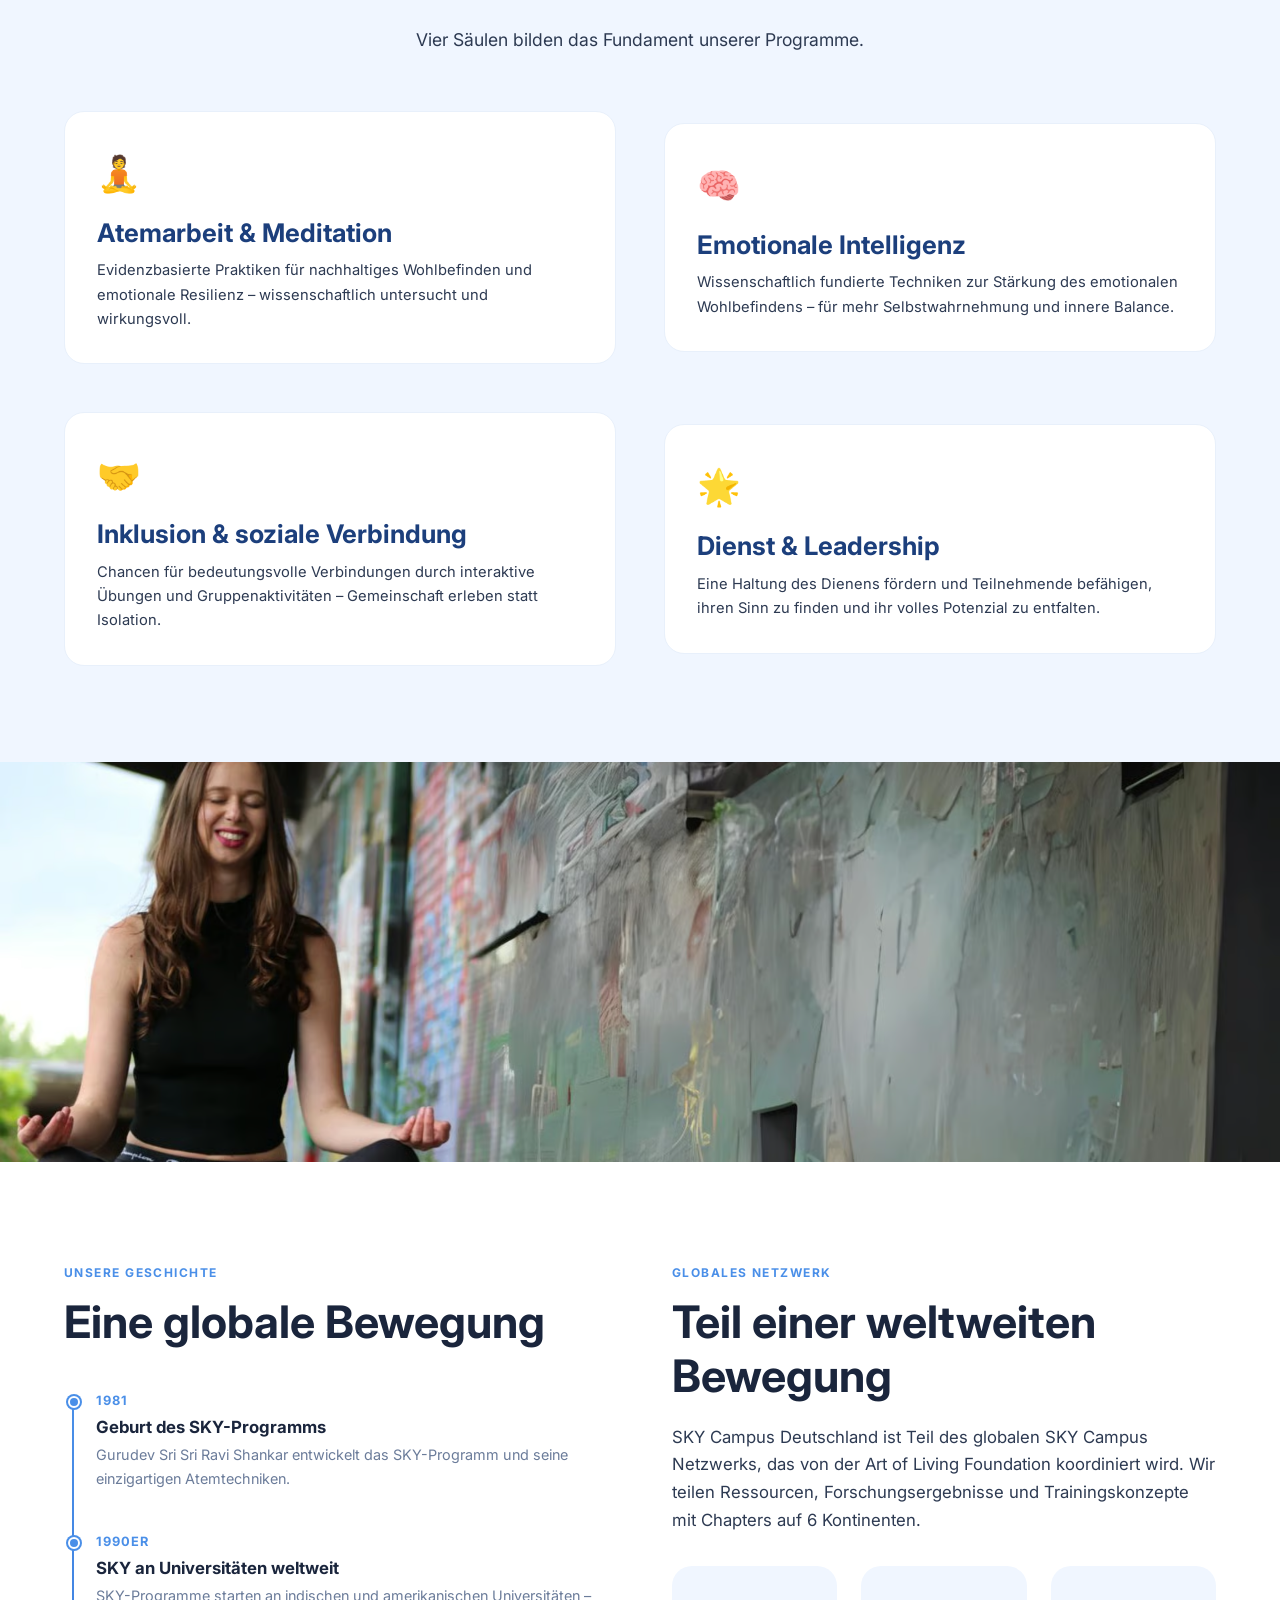
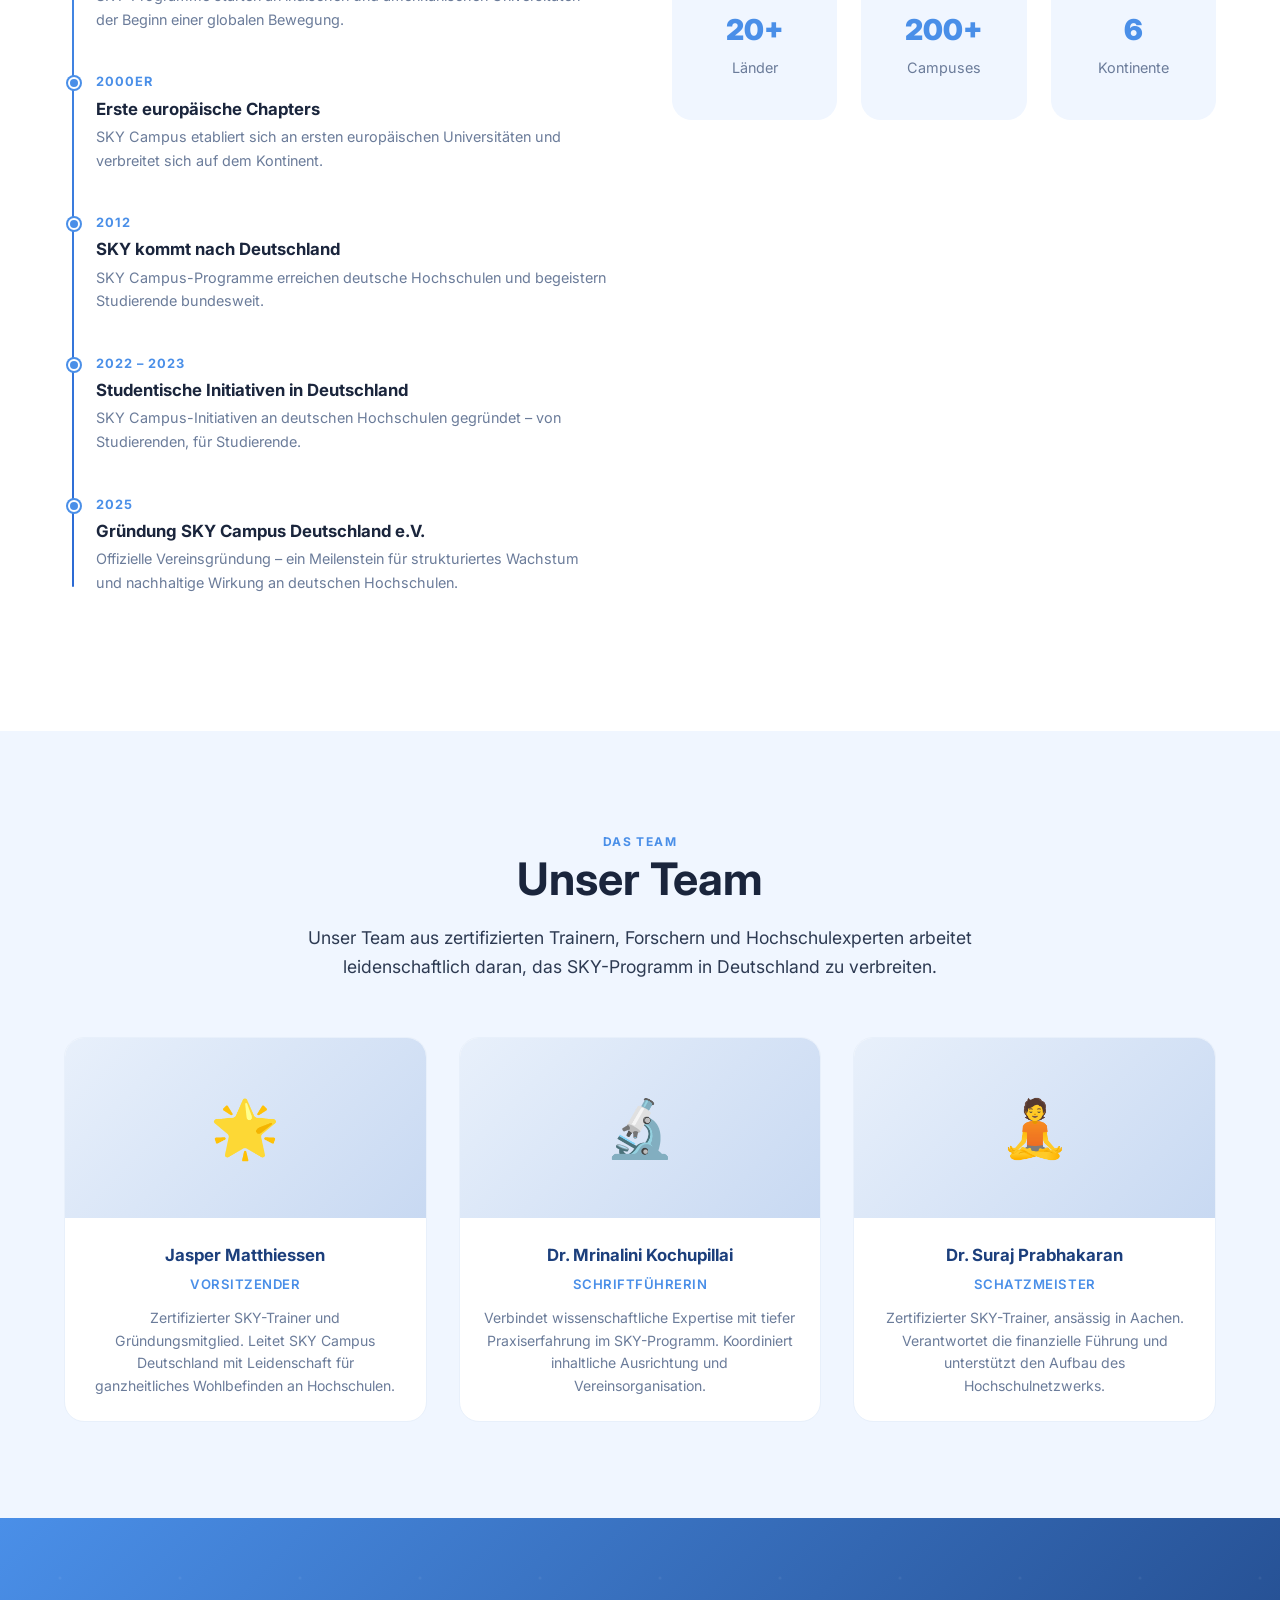
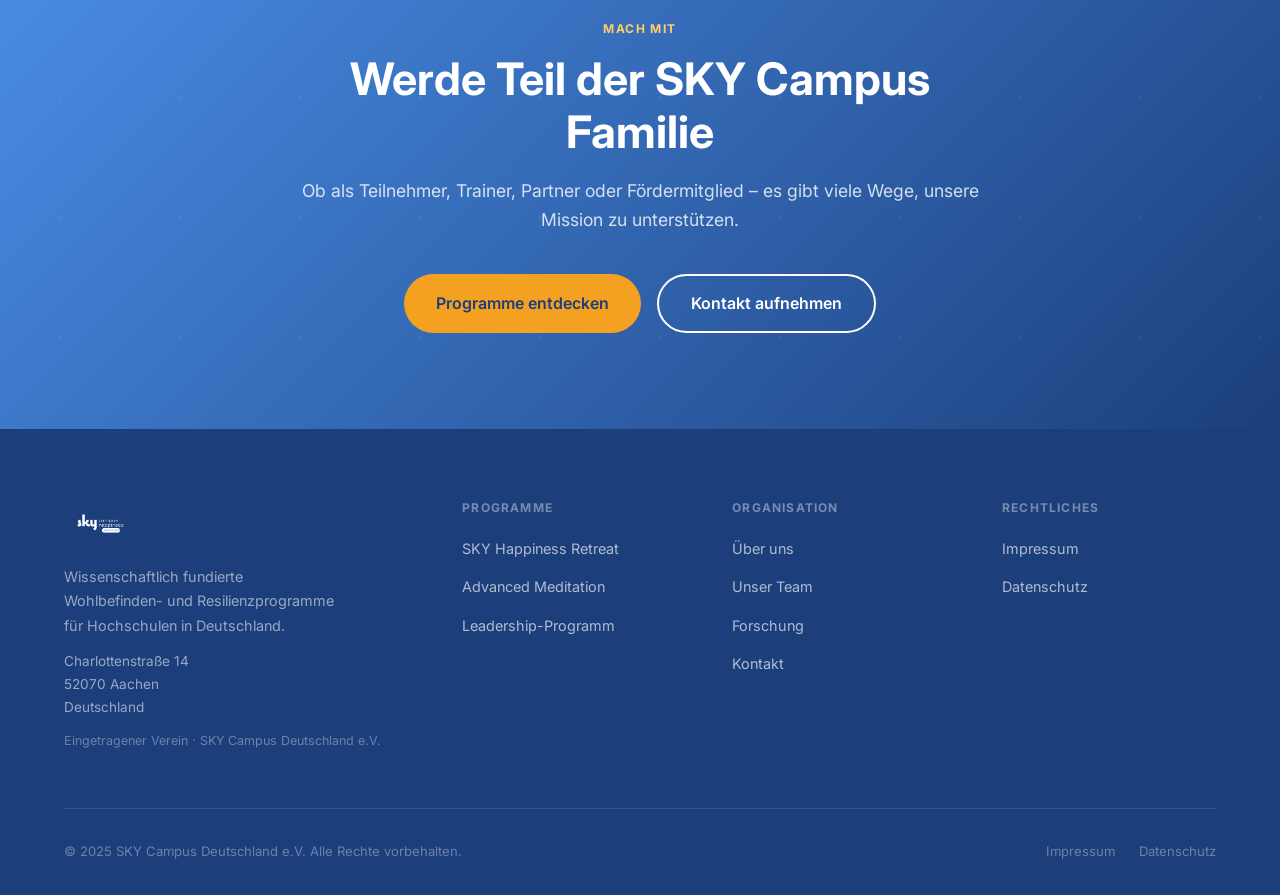
==== commit efcb0862: "Replace CSS logo with actual logo images (logo-white.png / logo-blue.png) across all pages Co-Author" ====
--- a/about.html
+++ b/about.html
@@ -85,13 +85,9 @@
 <nav class="nav" id="nav">
   <div class="nav__inner">
     <a href="/" class="nav__logo">
-      <div class="sky-logo">
-        <div class="sky-logo__sky">sky</div>
-        <div class="sky-logo__right">
-          <div class="sky-logo__campus">campus</div>
-          <div class="sky-logo__happiness">happiness</div>
-      <div class="sky-logo__badge">@ Deutschland</div>
-        </div>
+      <div class="nav-logo-img">
+        <img src="images/logo-white.png" alt="SKY Campus Deutschland" class="logo--light">
+        <img src="images/logo-blue.png" alt="SKY Campus Deutschland" class="logo--dark">
       </div>
     </a>
     <ul class="nav__links">
@@ -316,14 +312,9 @@
     <div class="footer__grid">
       <div class="footer__brand">
         <div class="nav__logo">
-          <div class="sky-logo">
-        <div class="sky-logo__sky">sky</div>
-        <div class="sky-logo__right">
-          <div class="sky-logo__campus">campus</div>
-          <div class="sky-logo__happiness">happiness</div>
-      <div class="sky-logo__badge">@ Deutschland</div>
-        </div>
-      </div>
+          <div class="nav-logo-img">
+            <img src="images/logo-white.png" alt="SKY Campus Deutschland" style="height:44px;width:auto;display:block">
+          </div>
         </div>
         <p class="footer__tagline" data-i18n="footer.tagline">Wissenschaftlich fundierte Wohlbefinden- und Resilienzprogramme für Hochschulen in Deutschland.</p>
         <address class="footer__address">Charlottenstraße 14<br />52070 Aachen<br />Deutschland</address>
--- a/css/styles.css
+++ b/css/styles.css
@@ -244,7 +244,7 @@
 .sky-logo {
   display: flex;
   flex-direction: row;
-  align-items: center;
+  align-items: flex-start;
   gap: 7px;
   flex-shrink: 0;
   line-height: 1;
@@ -263,42 +263,45 @@
 .sky-logo__right {
   display: flex;
   flex-direction: column;
-  gap: 1px;
-  line-height: 1.15;
+  gap: 3px;
+  line-height: 1;
 }
 .sky-logo__campus {
   font-family: 'Montserrat', sans-serif;
-  font-size: .68rem;
-  font-weight: 700;
-  letter-spacing: .08em;
+  font-size: 1rem;
+  font-weight: 700;
+  letter-spacing: .06em;
   color: rgba(255,255,255,.9);
   text-transform: uppercase;
+  line-height: 1;
   transition: var(--transition);
 }
 .sky-logo__happiness {
   font-family: 'Montserrat', sans-serif;
-  font-size: .68rem;
-  font-weight: 700;
-  letter-spacing: .08em;
+  font-size: 1rem;
+  font-weight: 700;
+  letter-spacing: .06em;
   color: rgba(255,255,255,.9);
   text-transform: uppercase;
+  line-height: 1;
   transition: var(--transition);
 }
 .nav.scrolled .sky-logo__campus,
 .nav.scrolled .sky-logo__happiness { color: var(--sky); }
 
 .sky-logo__badge {
-  display: inline-block;
+  display: block;
+  width: 100%;
   font-family: 'Montserrat', sans-serif;
   background: var(--sky);
   color: var(--white);
   font-size: .58rem;
   font-weight: 700;
-  letter-spacing: .12em;
+  letter-spacing: .10em;
   text-transform: uppercase;
-  padding: 2px 6px;
+  padding: 3px 6px;
   border-radius: 2px;
-  margin-top: 2px;
+  margin-top: 3px;
   line-height: 1.4;
   transition: var(--transition);
 }
@@ -312,6 +315,14 @@
 .footer .sky-logo__campus    { color: var(--white); opacity: .85; }
 .footer .sky-logo__happiness { color: var(--white); opacity: .85; }
 .footer .sky-logo__badge     { background: var(--sky); color: var(--white); }
+
+/* image logo */
+.nav-logo-img { display: flex; align-items: center; }
+.nav-logo-img img { height: 44px; width: auto; display: block; }
+.logo--dark { display: none; }
+.logo--light { display: block; }
+.nav.scrolled .logo--light { display: none; }
+.nav.scrolled .logo--dark { display: block; }
 
 /* legacy fallback */
 .nav__logo-img { height: 52px; width: auto; flex-shrink: 0; display: block; }
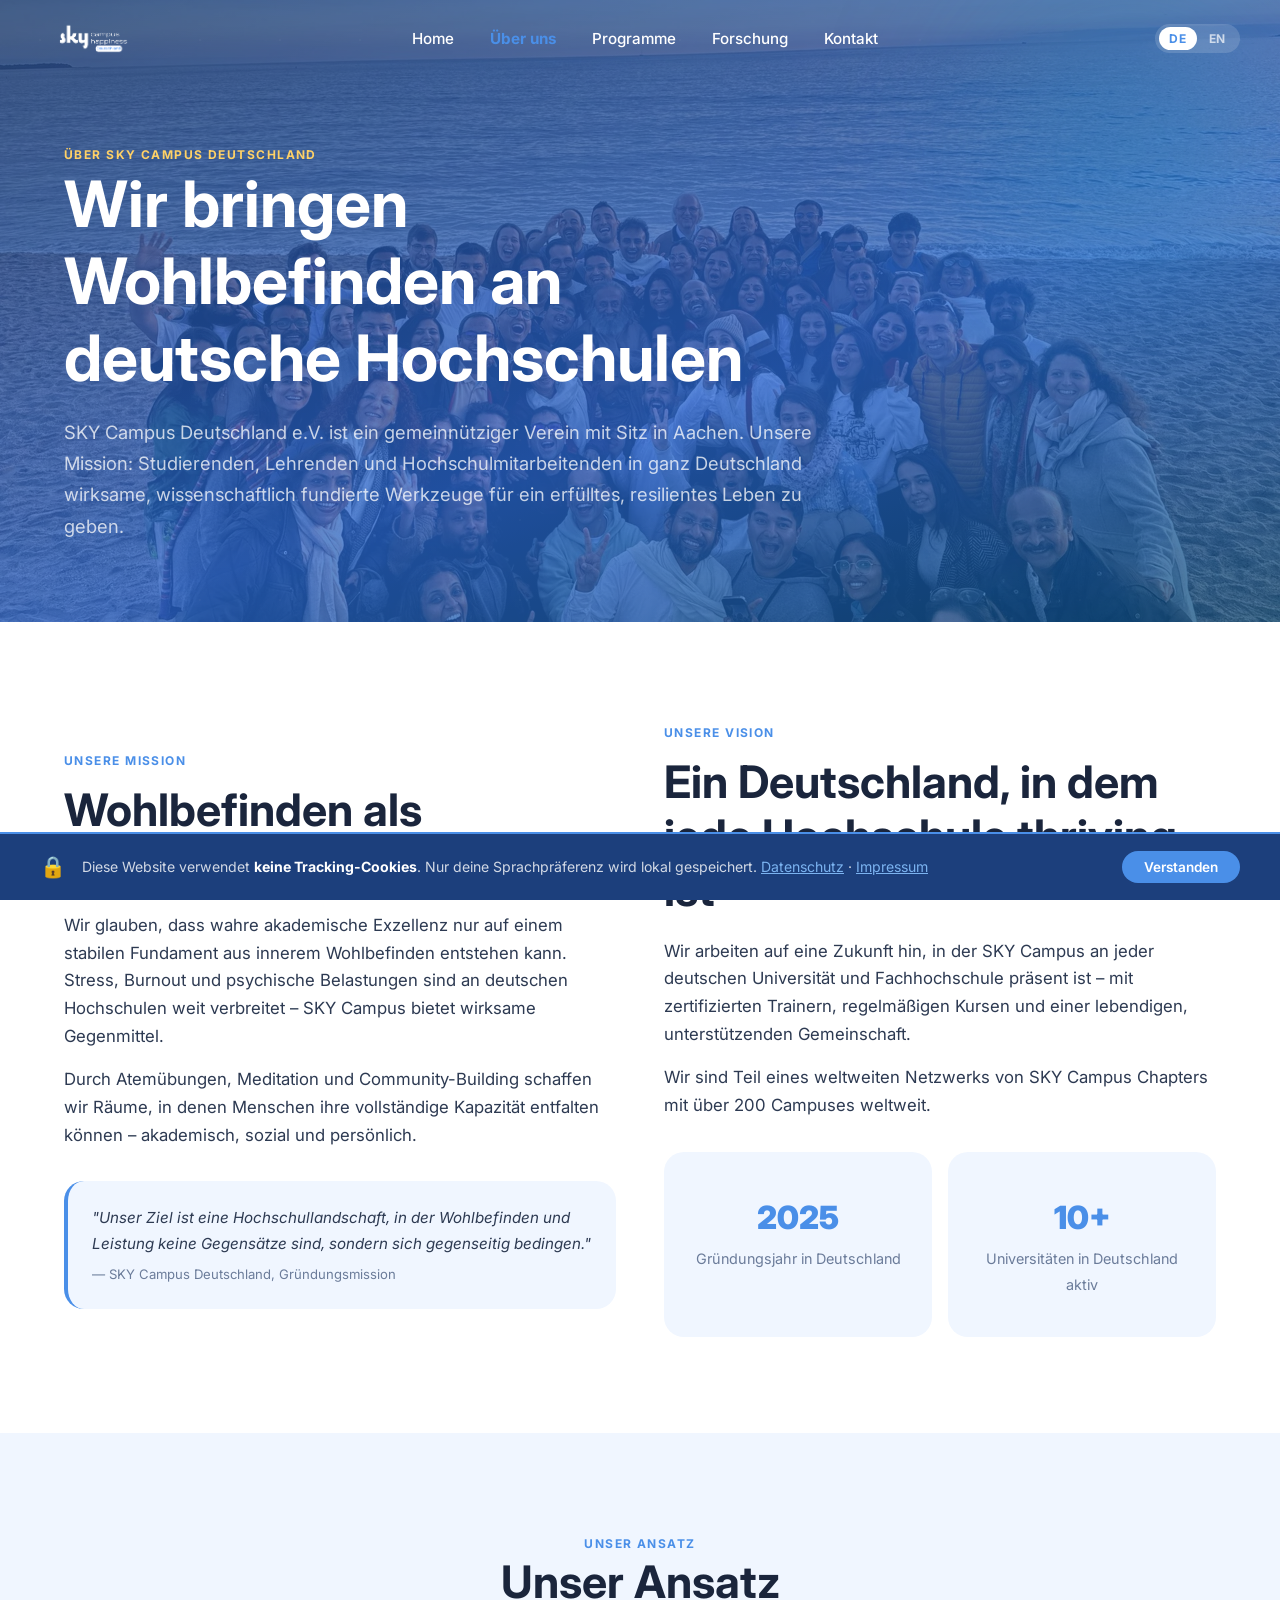
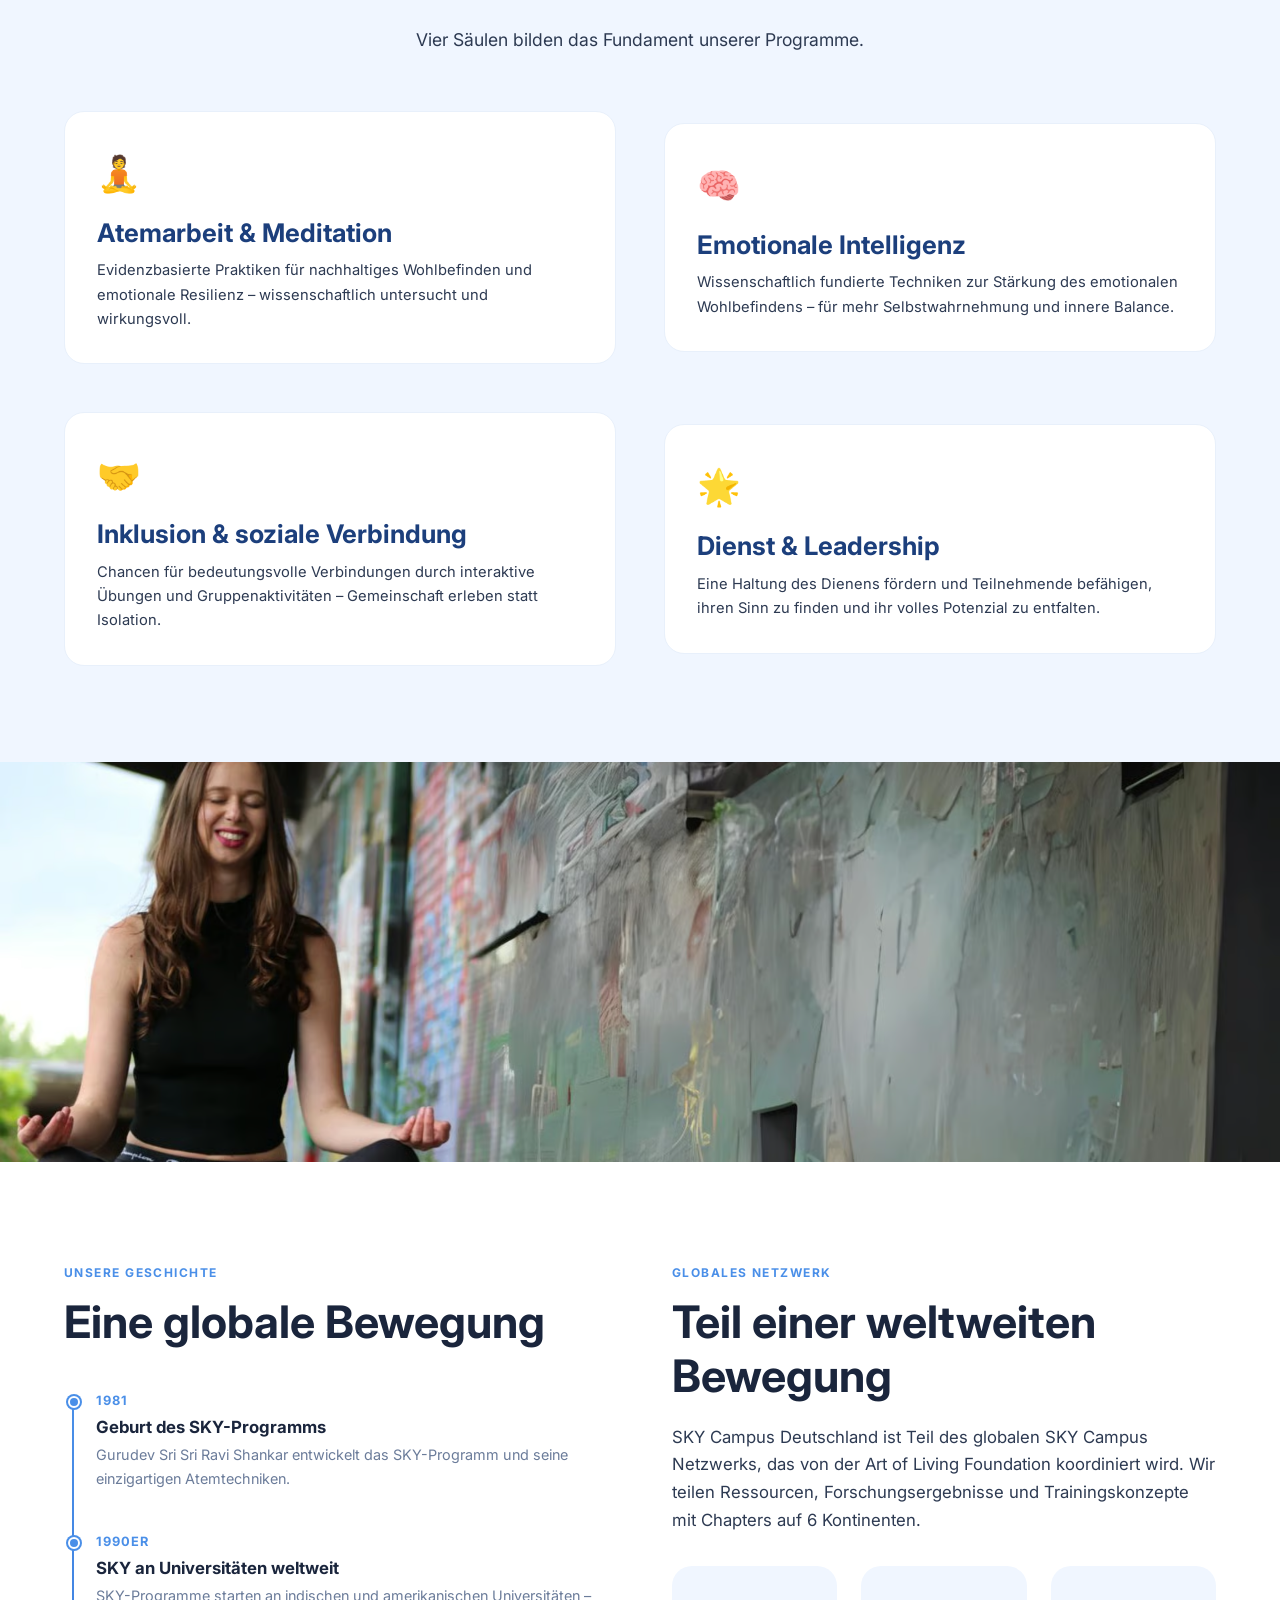
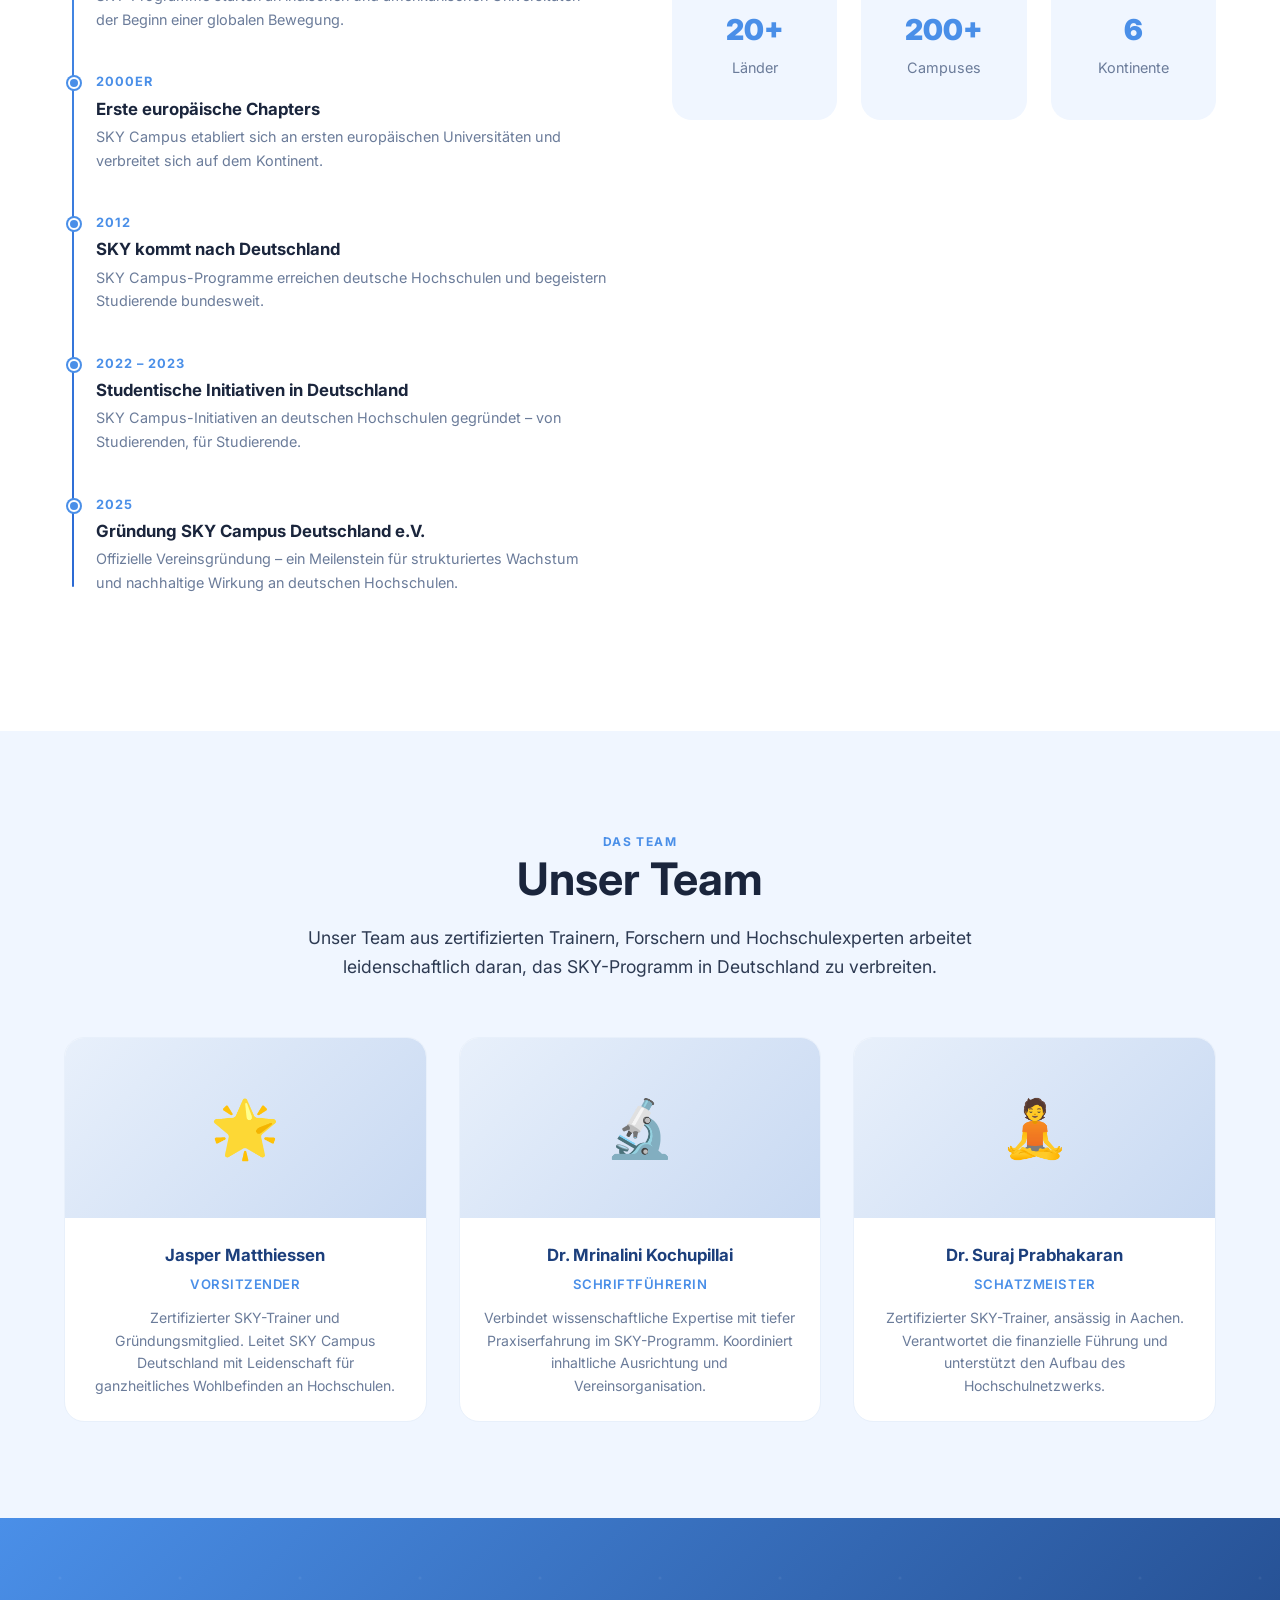
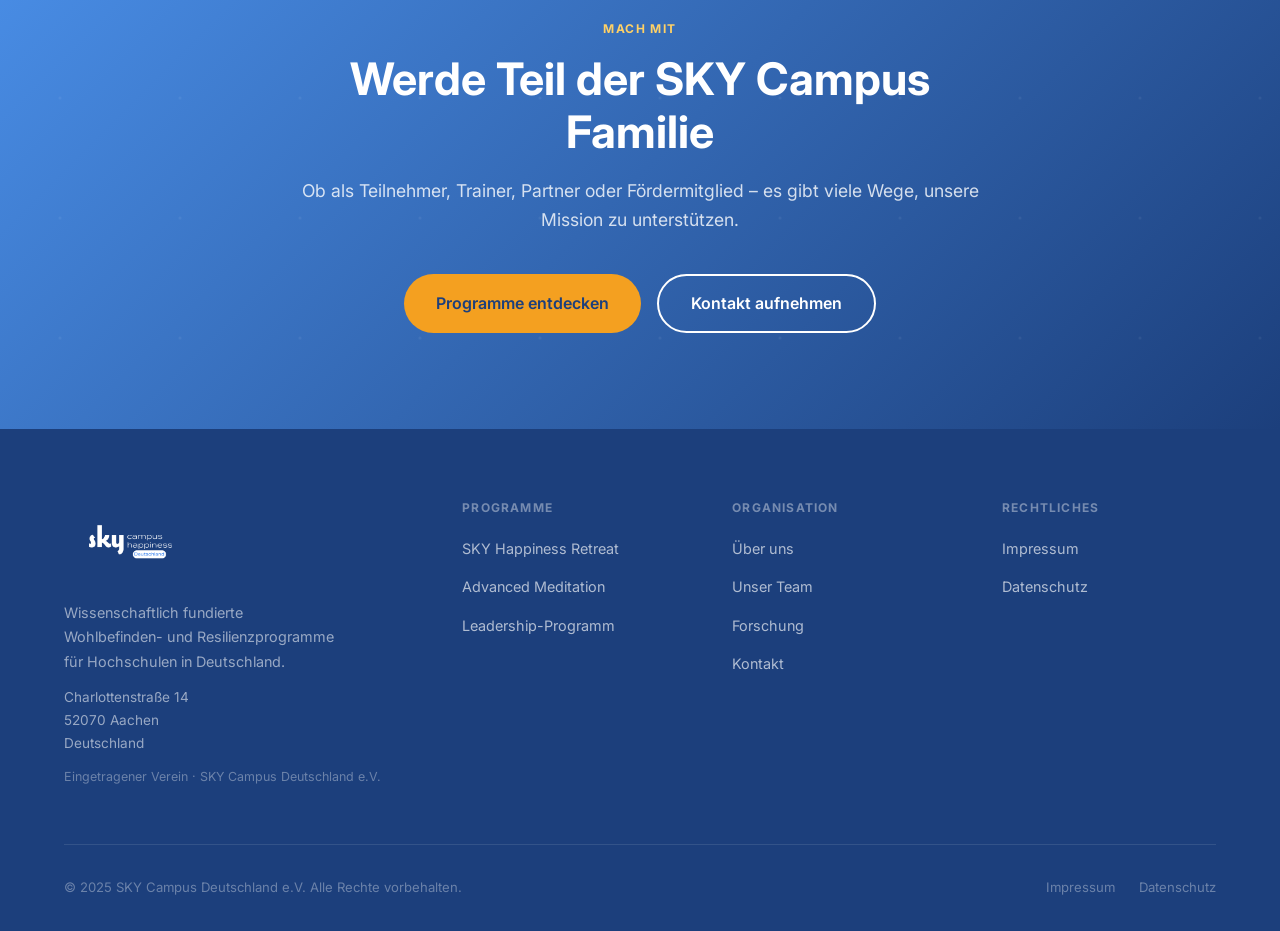
==== commit 56279c13: "Increase logo size: 64px in nav, 80px in footer Co-Authored-By: Claude Sonnet 4.6 <noreply@anthropic" ====
--- a/about.html
+++ b/about.html
@@ -313,7 +313,7 @@
       <div class="footer__brand">
         <div class="nav__logo">
           <div class="nav-logo-img">
-            <img src="images/logo-white.png" alt="SKY Campus Deutschland" style="height:44px;width:auto;display:block">
+            <img src="images/logo-white.png" alt="SKY Campus Deutschland" >
           </div>
         </div>
         <p class="footer__tagline" data-i18n="footer.tagline">Wissenschaftlich fundierte Wohlbefinden- und Resilienzprogramme für Hochschulen in Deutschland.</p>
--- a/css/styles.css
+++ b/css/styles.css
@@ -318,11 +318,12 @@
 
 /* image logo */
 .nav-logo-img { display: flex; align-items: center; }
-.nav-logo-img img { height: 44px; width: auto; display: block; }
-.logo--dark { display: none; }
-.logo--light { display: block; }
-.nav.scrolled .logo--light { display: none; }
-.nav.scrolled .logo--dark { display: block; }
+.nav-logo-img img { height: 64px; width: auto; }
+.footer .nav-logo-img img { height: 80px; width: auto; }
+.nav-logo-img img.logo--dark { display: none; }
+.nav-logo-img img.logo--light { display: block; }
+.nav.scrolled .nav-logo-img img.logo--light { display: none; }
+.nav.scrolled .nav-logo-img img.logo--dark { display: block; }
 
 /* legacy fallback */
 .nav__logo-img { height: 52px; width: auto; flex-shrink: 0; display: block; }
